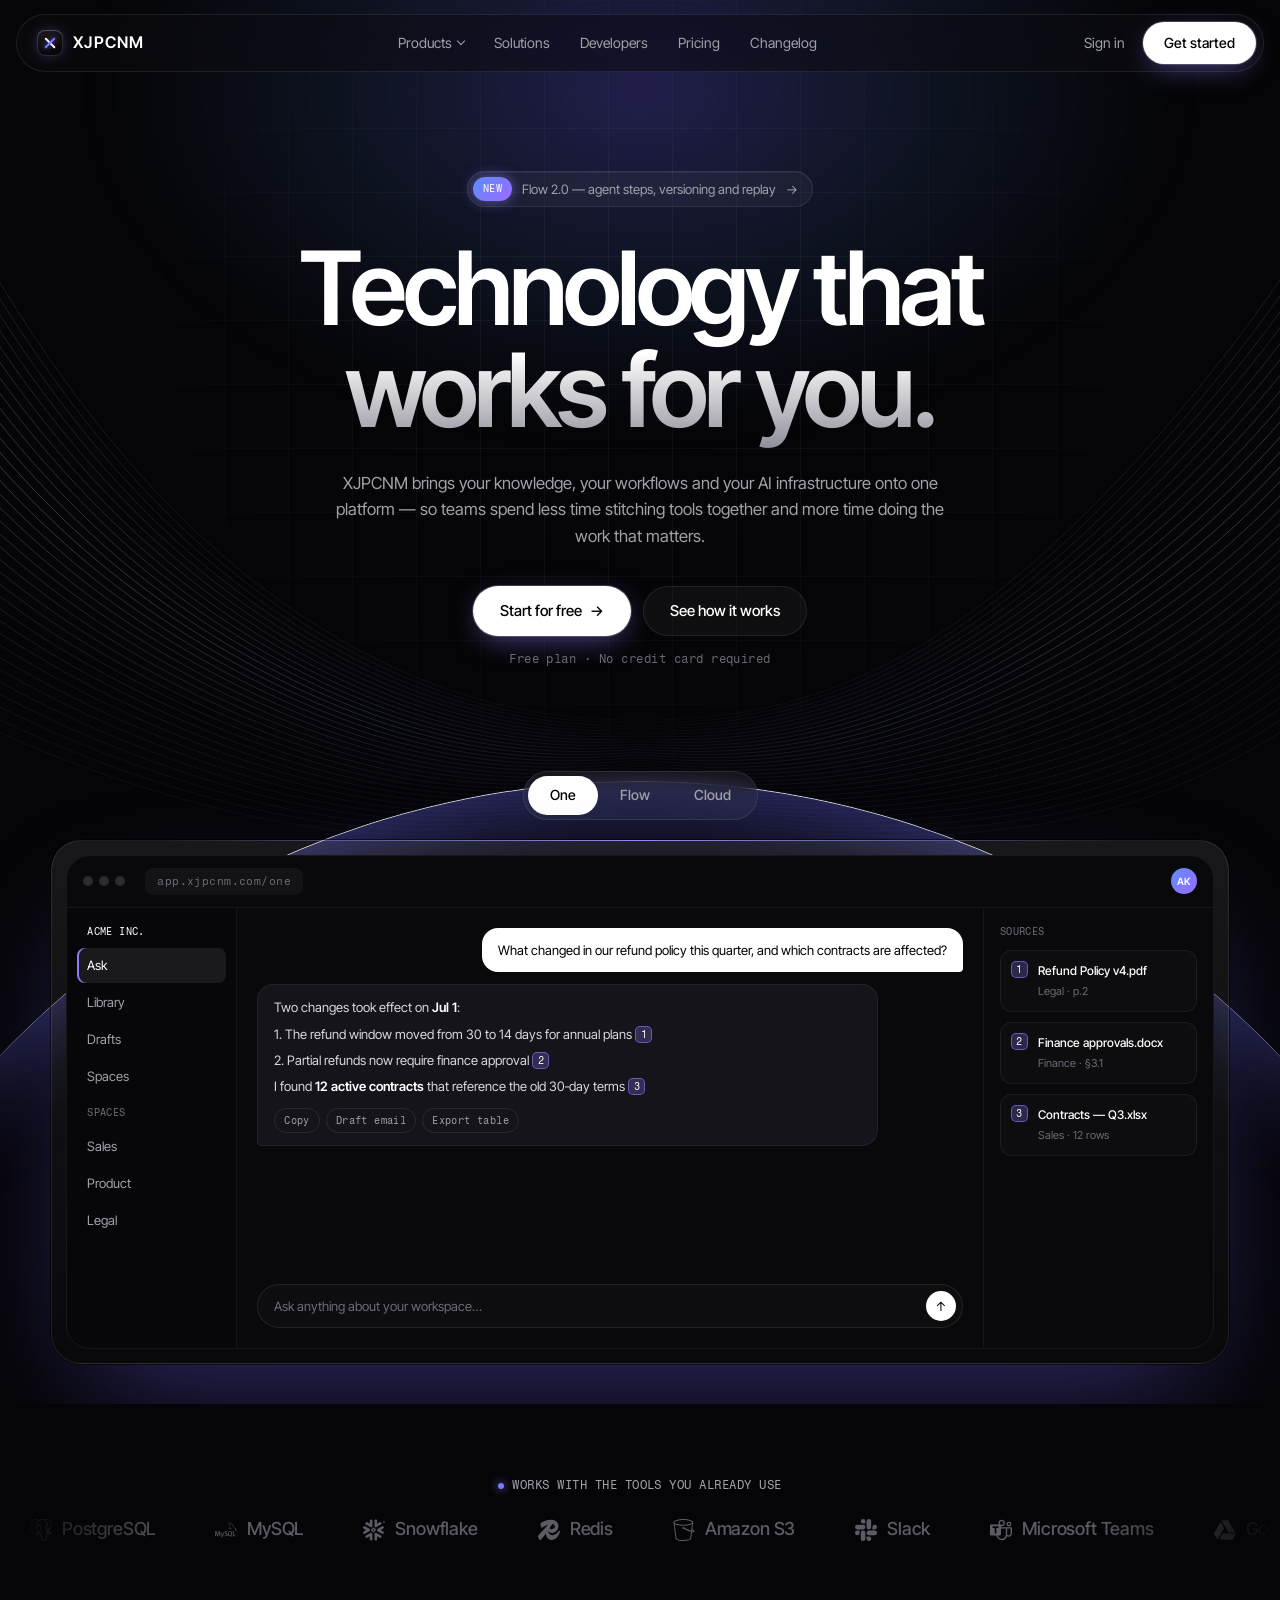
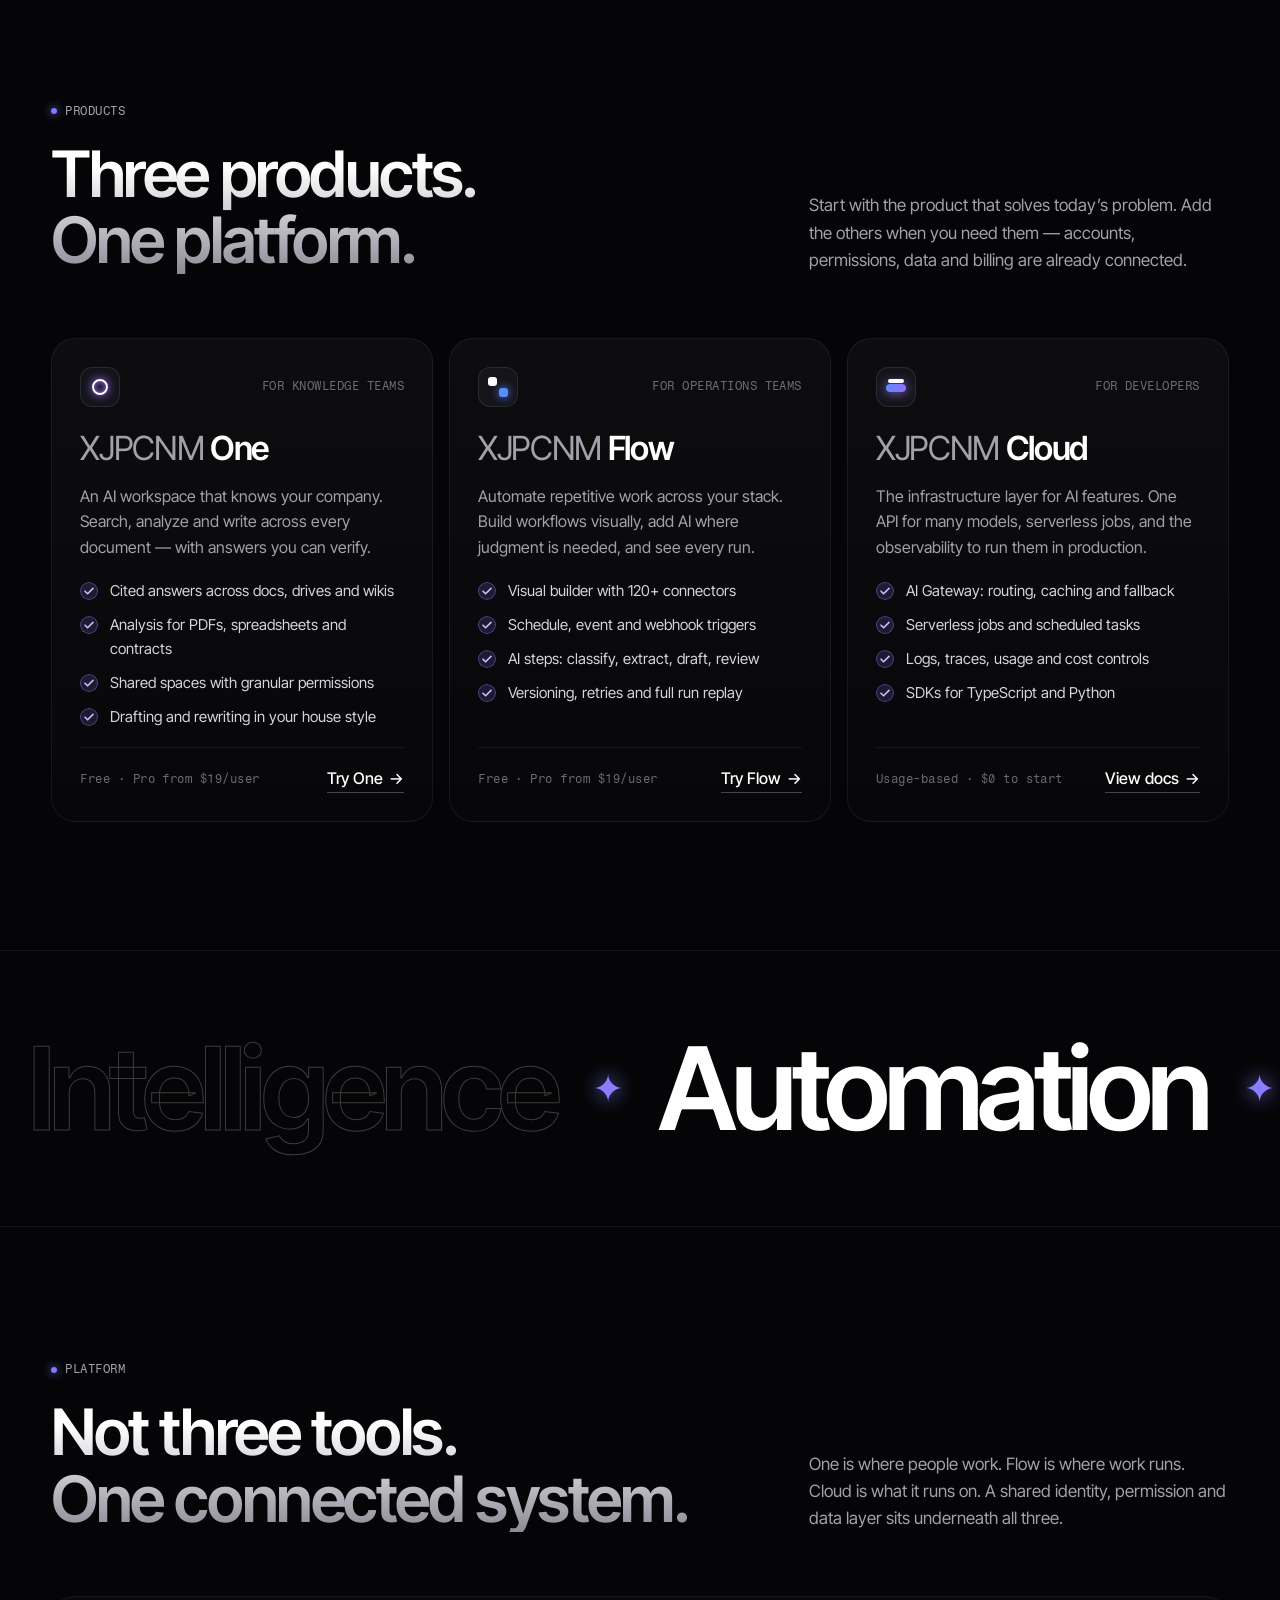
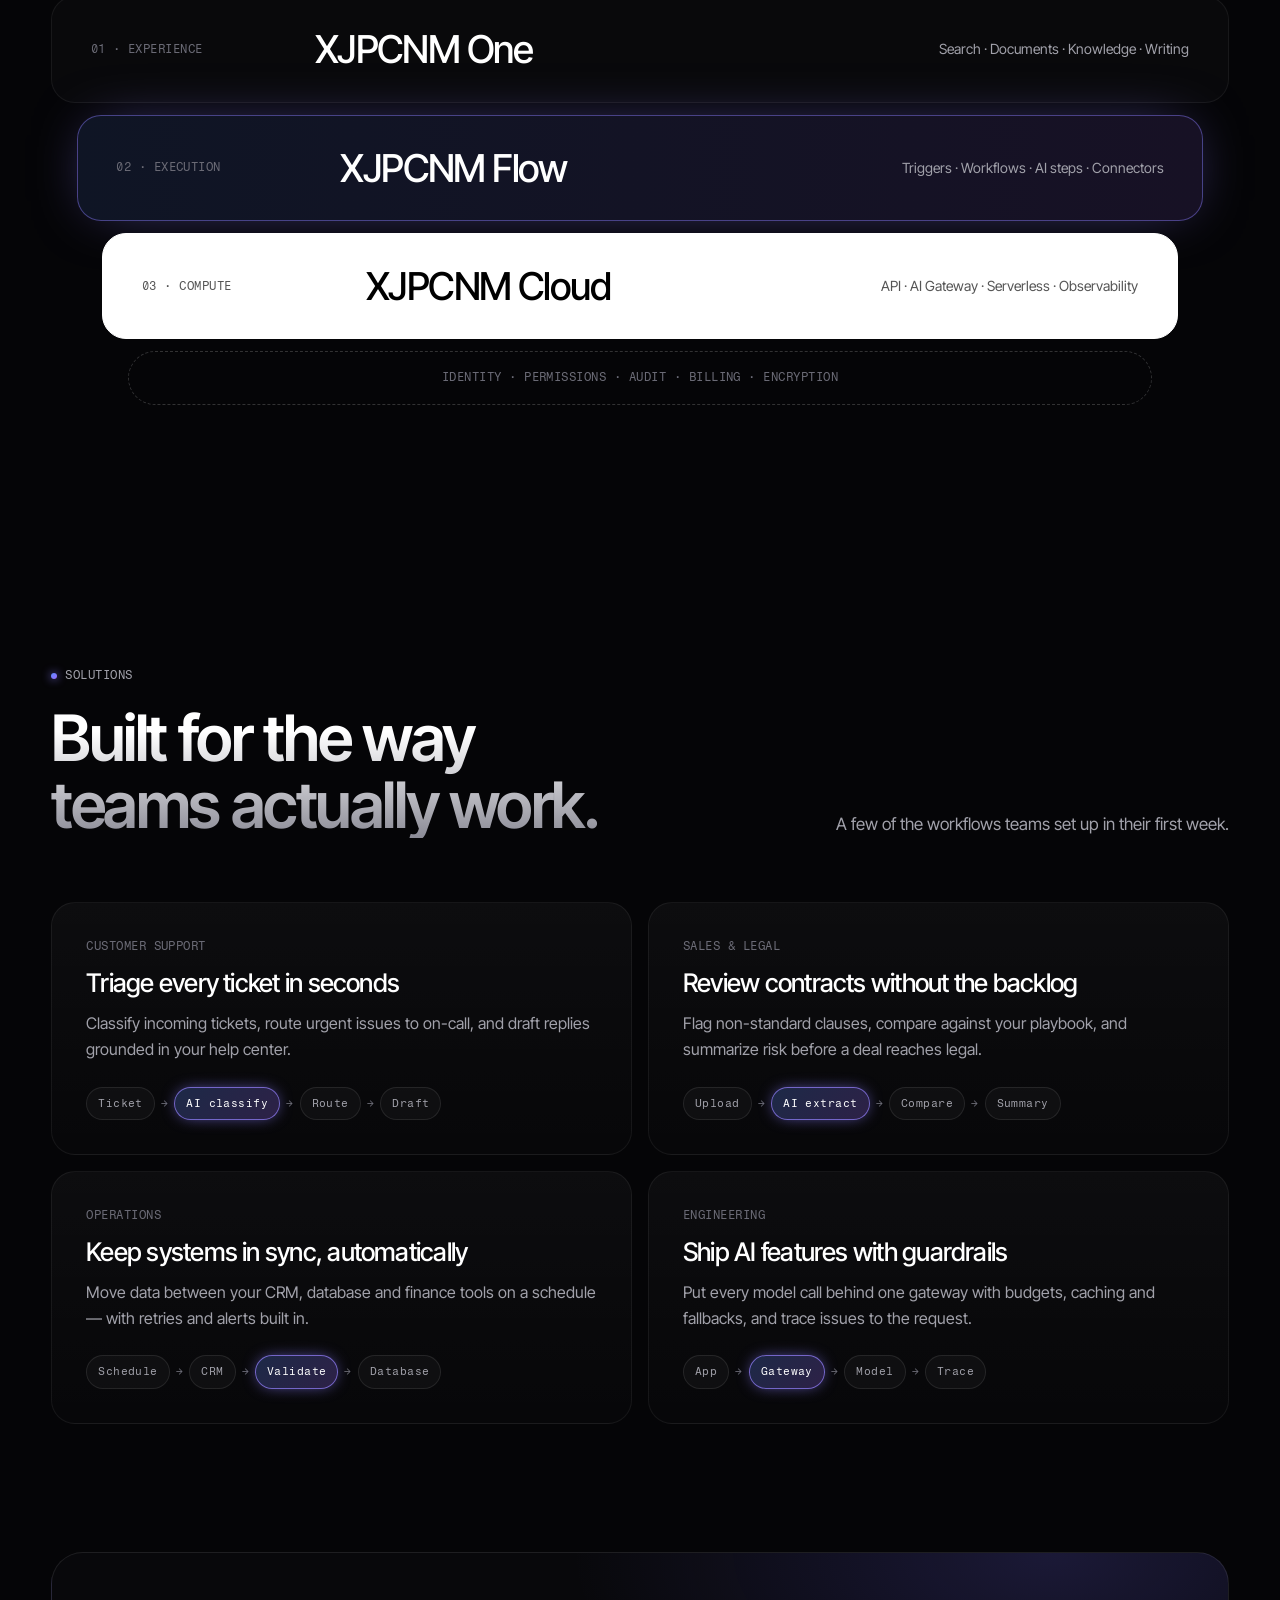
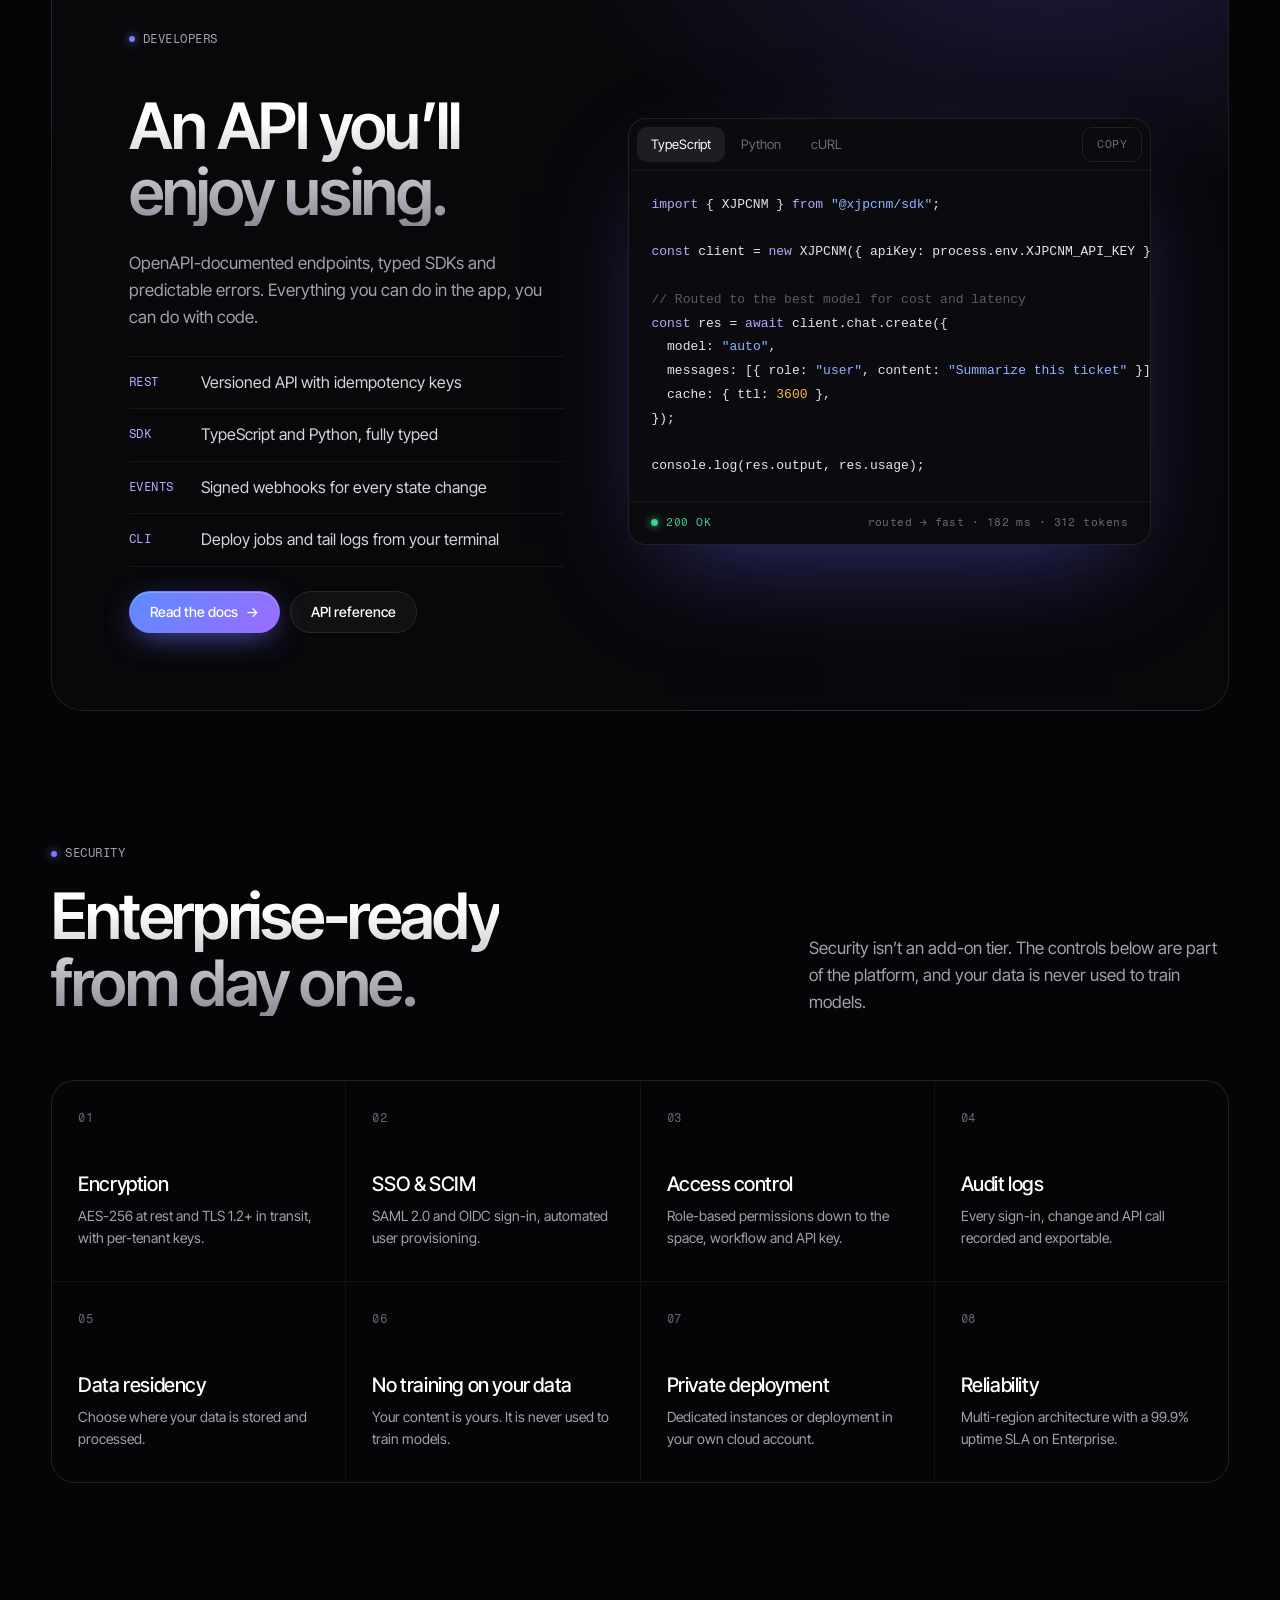
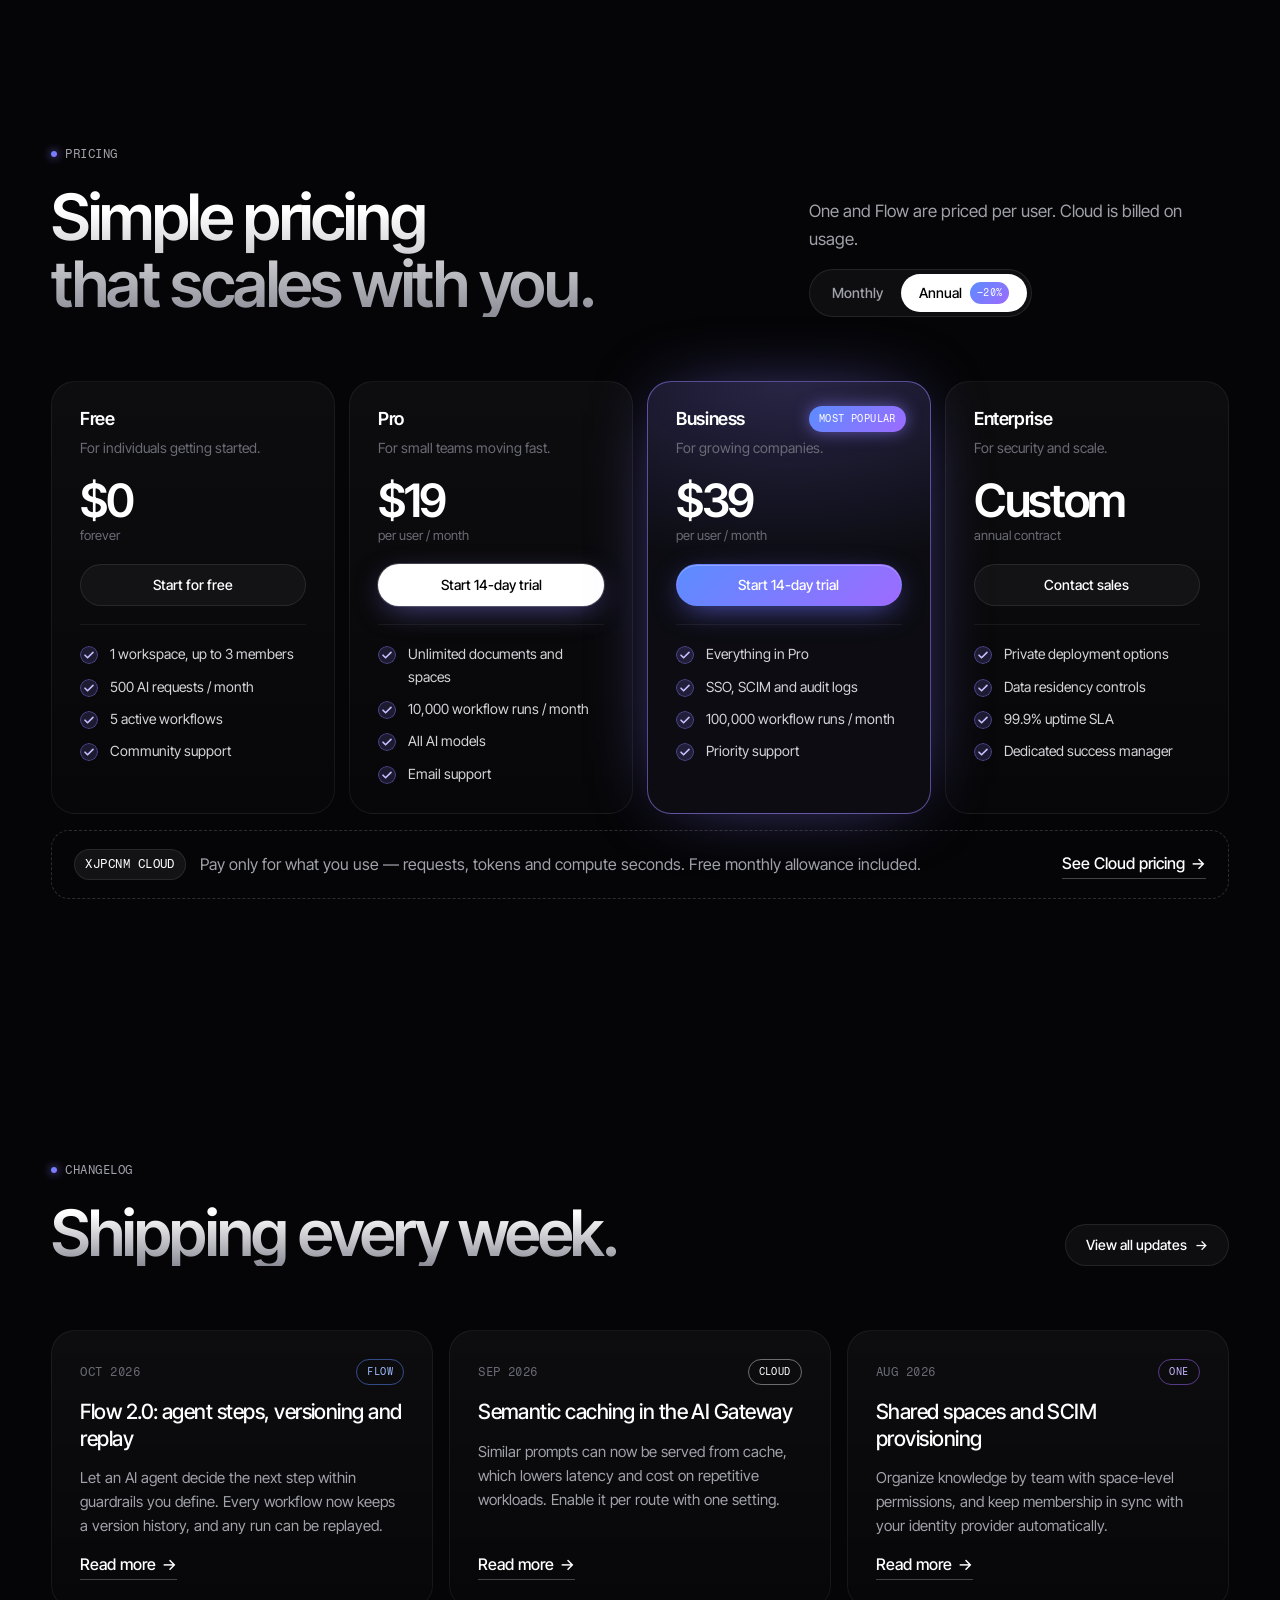
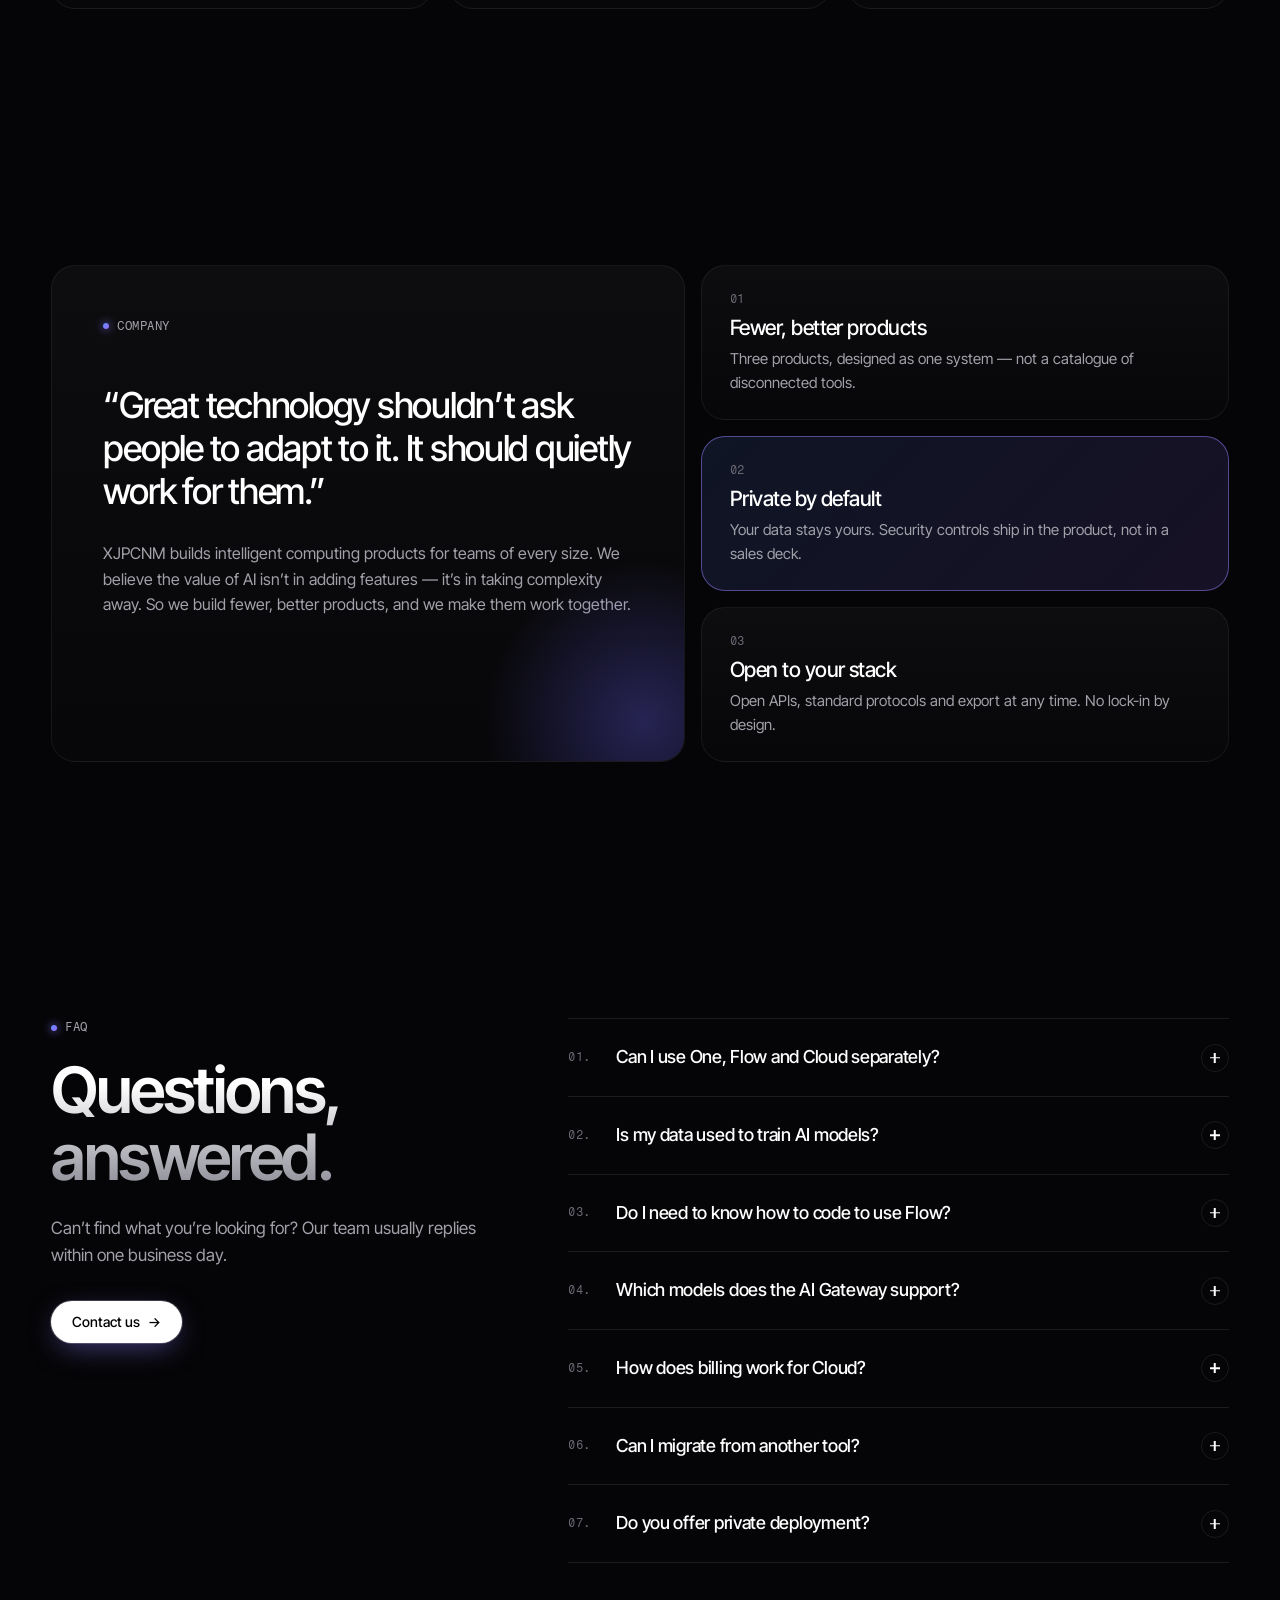
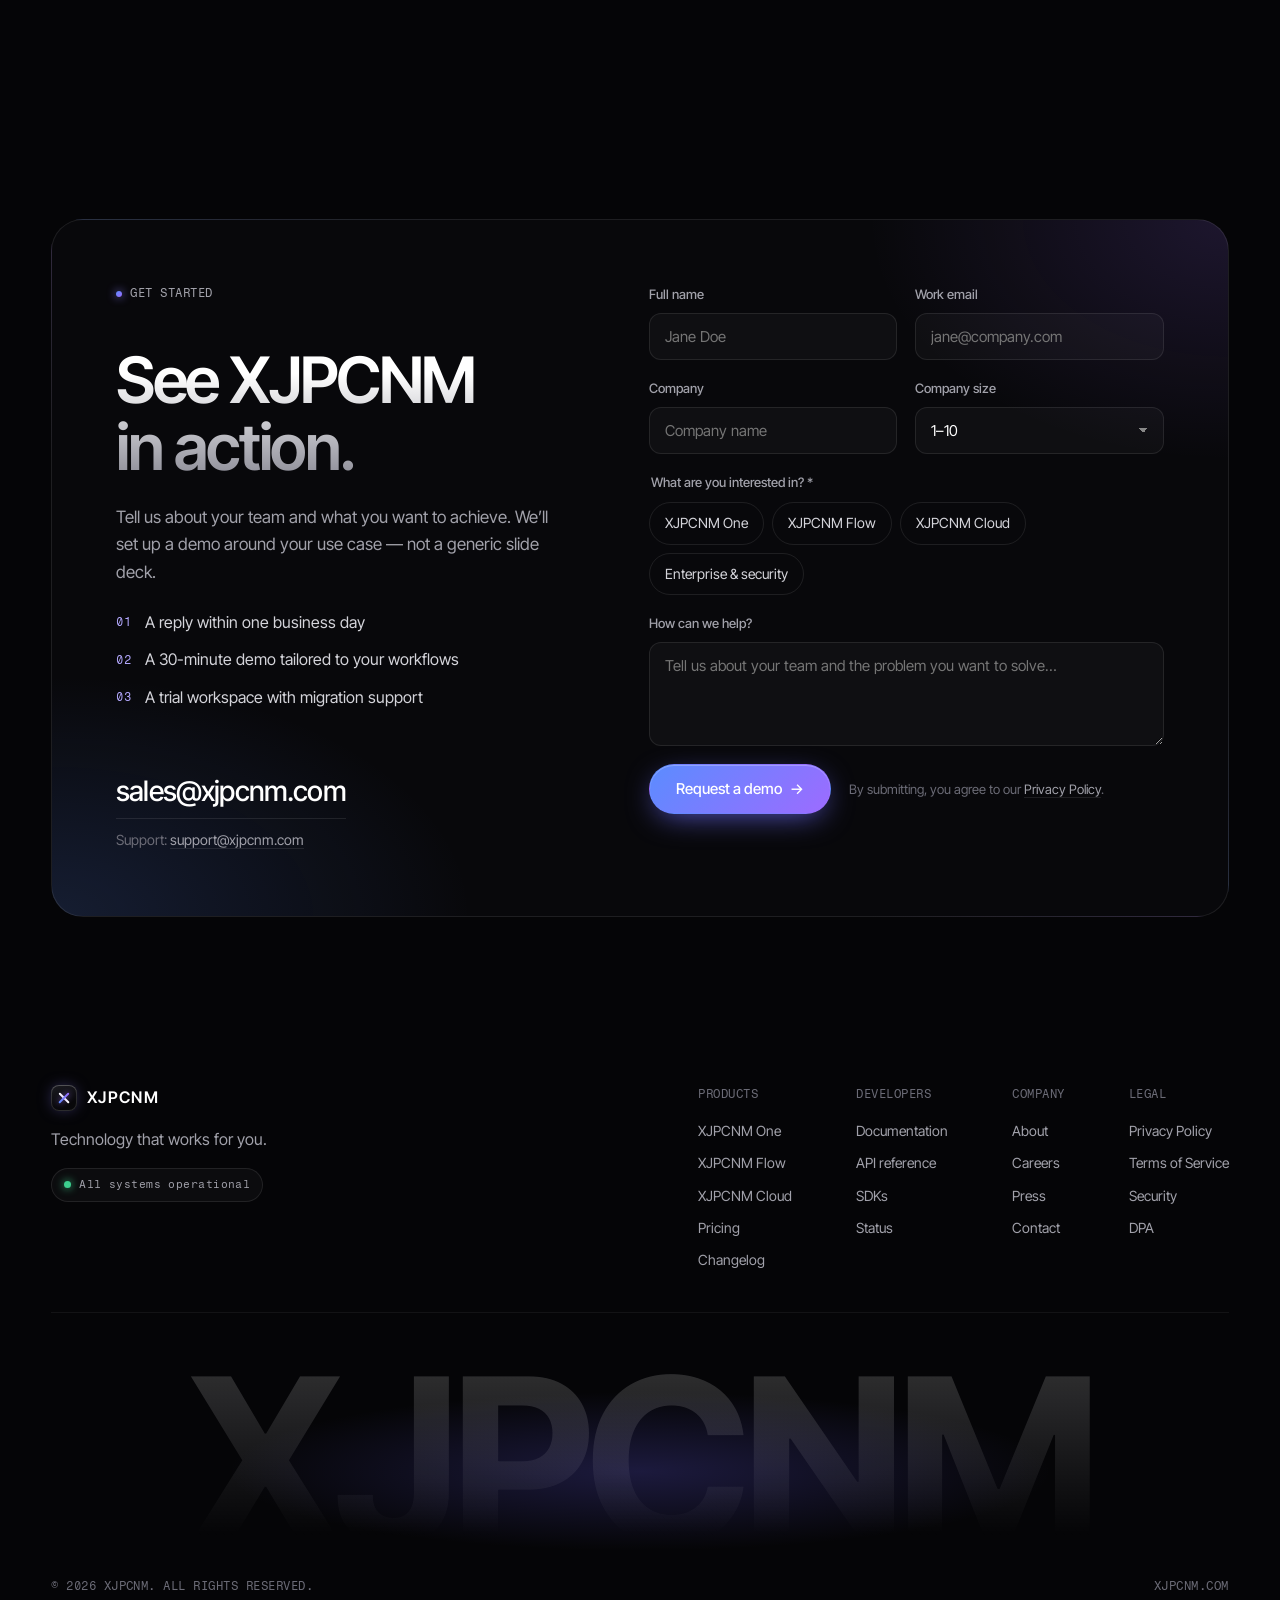
==== index.html @ 1de6a689 "Initial commit: XJPCNM website with Docker deployment - Static site: home, privacy policy and terms " ====
<!doctype html>
<html lang="en">
<head>
  <meta charset="utf-8">
  <meta name="viewport" content="width=device-width, initial-scale=1">
  <title>XJPCNM — AI workspace, workflow automation and developer cloud</title>
  <meta name="description" content="XJPCNM builds intelligent computing products for modern teams: One, an AI workspace for knowledge work; Flow, visual workflow automation; and Cloud, an AI gateway and serverless platform for developers.">
  <link rel="canonical" href="https://xjpcnm.com/">
  <meta property="og:type" content="website">
  <meta property="og:site_name" content="XJPCNM">
  <meta property="og:url" content="https://xjpcnm.com/">
  <meta property="og:title" content="XJPCNM — Technology that works for you.">
  <meta property="og:description" content="AI workspace, workflow automation and developer cloud — one connected platform.">
  <meta name="twitter:card" content="summary_large_image">
  <meta name="theme-color" content="#050507">
  <link rel="icon" href="assets/favicon.svg" type="image/svg+xml">
  <link rel="preconnect" href="https://fonts.googleapis.com">
  <link rel="preconnect" href="https://fonts.gstatic.com" crossorigin>
  <link href="https://fonts.googleapis.com/css2?family=Inter+Tight:wght@300;400;500;600;700&family=Fragment+Mono&display=swap" rel="stylesheet">
  <link rel="stylesheet" href="styles.css">
  <script type="application/ld+json">
  {
    "@context": "https://schema.org",
    "@type": "Organization",
    "name": "XJPCNM",
    "url": "https://xjpcnm.com/",
    "logo": "https://xjpcnm.com/assets/favicon.svg",
    "slogan": "Technology that works for you.",
    "description": "Intelligent computing and digital productivity products.",
    "email": "hello@xjpcnm.com",
    "makesOffer": [
      {"@type": "Offer", "itemOffered": {"@type": "SoftwareApplication", "name": "XJPCNM One", "applicationCategory": "BusinessApplication"}},
      {"@type": "Offer", "itemOffered": {"@type": "SoftwareApplication", "name": "XJPCNM Flow", "applicationCategory": "BusinessApplication"}},
      {"@type": "Offer", "itemOffered": {"@type": "SoftwareApplication", "name": "XJPCNM Cloud", "applicationCategory": "DeveloperApplication"}}
    ]
  }
  </script>
</head>
<body>

  <a class="skip" href="#top">Skip to content</a>

  <!-- 顶部导航 -->
  <header class="nav" id="nav">
    <a href="#top" class="logo" aria-label="XJPCNM home">
      <span class="logo-mark" aria-hidden="true"></span>XJPCNM
    </a>
    <nav class="nav-links" id="navLinks" aria-label="Main">
      <div class="nav-item has-menu">
        <a href="#products" class="nav-trigger">Products <span class="caret" aria-hidden="true"></span></a>
        <div class="mega">
          <a href="#products" class="mega-item">
            <span class="mega-icon i-one" aria-hidden="true"></span>
            <span><strong>XJPCNM One</strong><small>AI workspace for search, documents and writing</small></span>
          </a>
          <a href="#products" class="mega-item">
            <span class="mega-icon i-flow" aria-hidden="true"></span>
            <span><strong>XJPCNM Flow</strong><small>Visual workflow automation with AI steps</small></span>
          </a>
          <a href="#products" class="mega-item">
            <span class="mega-icon i-cloud" aria-hidden="true"></span>
            <span><strong>XJPCNM Cloud</strong><small>AI gateway, serverless jobs and observability</small></span>
          </a>
          <div class="mega-foot mono"><a href="#platform">How the platform fits together →</a></div>
        </div>
      </div>
      <a href="#solutions">Solutions</a>
      <a href="#developers">Developers</a>
      <a href="#pricing">Pricing</a>
      <a href="#changelog">Changelog</a>
    </nav>
    <div class="nav-cta">
      <a href="#contact" class="nav-signin hide-sm">Sign in</a>
      <a href="#contact" class="btn btn-dark">Get started</a>
      <button class="menu-btn" id="menuBtn" aria-label="Open menu" aria-expanded="false" aria-controls="navLinks"><span></span><span></span></button>
    </div>
  </header>

  <main id="top">

    <!-- Hero -->
    <section class="hero">
      <!-- 背景：波浪线 + 网格 + 光晕 -->
      <div class="hero-bg" aria-hidden="true">
        <canvas id="waves"></canvas>
        <div class="hero-grid"></div>
        <div class="hero-glow"></div>
      </div>

      <div class="hero-inner">
        <a href="#changelog" class="announce reveal">
          <span class="announce-tag mono">New</span>
          Flow 2.0 — agent steps, versioning and replay
          <span class="arrow">→</span>
        </a>
        <h1 class="hero-title reveal">
          Technology that<br><span class="dim">works for you.</span>
        </h1>
        <p class="hero-sub reveal">
          XJPCNM brings your knowledge, your workflows and your AI infrastructure onto one platform —
          so teams spend less time stitching tools together and more time doing the work that matters.
        </p>
        <div class="hero-cta reveal">
          <div class="hero-actions">
            <a href="#contact" class="btn btn-dark btn-lg">Start for free <span class="arrow">→</span></a>
            <a href="#products" class="btn btn-light btn-lg">See how it works</a>
          </div>
          <p class="hero-note mono">Free plan · No credit card required</p>
        </div>
      </div>

      <!-- 产品展示（可切换） -->
      <div class="showcase reveal" id="showcase">
        <div class="horizon" aria-hidden="true"></div>
        <div class="seg" role="tablist" aria-label="Product preview">
          <button role="tab" aria-selected="true" aria-controls="pv-one" id="tab-one" data-tab="one">One</button>
          <button role="tab" aria-selected="false" aria-controls="pv-flow" id="tab-flow" data-tab="flow" tabindex="-1">Flow</button>
          <button role="tab" aria-selected="false" aria-controls="pv-cloud" id="tab-cloud" data-tab="cloud" tabindex="-1">Cloud</button>
          <span class="seg-ind" aria-hidden="true"></span>
        </div>

        <div class="stage" data-active="one">
          <div class="app">
            <div class="app-bar">
              <i></i><i></i><i></i>
              <span class="app-url mono" id="appUrl">app.xjpcnm.com/one</span>
              <span class="app-user" aria-hidden="true">AK</span>
            </div>

            <!-- One -->
            <div class="panel" id="pv-one" role="tabpanel" aria-labelledby="tab-one">
              <div class="pv-one">
                <aside class="side">
                  <p class="mono">Acme Inc.</p>
                  <span class="active">Ask</span><span>Library</span><span>Drafts</span><span>Spaces</span>
                  <p class="mono">Spaces</p>
                  <span>Sales</span><span>Product</span><span>Legal</span>
                </aside>
                <div class="chat">
                  <div class="msg user">What changed in our refund policy this quarter, and which contracts are affected?</div>
                  <div class="msg ai">
                    <p>Two changes took effect on <b>Jul 1</b>:</p>
                    <p>1. The refund window moved from 30 to 14 days for annual plans <span class="cite">1</span></p>
                    <p>2. Partial refunds now require finance approval <span class="cite">2</span></p>
                    <p>I found <b>12 active contracts</b> that reference the old 30‑day terms <span class="cite">3</span></p>
                    <div class="msg-actions mono"><span>Copy</span><span>Draft email</span><span>Export table</span></div>
                  </div>
                  <div class="input"><span>Ask anything about your workspace…</span><i>↑</i></div>
                </div>
                <aside class="sources">
                  <p class="mono">Sources</p>
                  <div class="src"><span class="cite">1</span><div><b>Refund Policy v4.pdf</b><small>Legal · p.2</small></div></div>
                  <div class="src"><span class="cite">2</span><div><b>Finance approvals.docx</b><small>Finance · §3.1</small></div></div>
                  <div class="src"><span class="cite">3</span><div><b>Contracts — Q3.xlsx</b><small>Sales · 12 rows</small></div></div>
                </aside>
              </div>
            </div>

            <!-- Flow -->
            <div class="panel" id="pv-flow" role="tabpanel" aria-labelledby="tab-flow" hidden>
              <div class="pv-flow">
                <div class="flow-canvas">
                  <div class="node n1"><span class="mono">Trigger</span>New support ticket</div>
                  <div class="node n2 ai"><span class="mono">AI · Classify</span>Topic, urgency, sentiment</div>
                  <div class="node n3"><span class="mono">Branch</span>urgency = high</div>
                  <div class="node n4"><span class="mono">Slack</span>Page on-call</div>
                  <div class="node n5"><span class="mono">AI · Draft</span>Suggested reply</div>
                  <svg class="wires" viewBox="0 0 400 360" preserveAspectRatio="none" aria-hidden="true">
                    <path d="M200 62 V100" />
                    <path d="M200 148 V186" />
                    <path d="M200 234 C200 260 100 260 100 290" />
                    <path d="M200 234 C200 260 300 260 300 290" />
                  </svg>
                </div>
                <aside class="runs">
                  <p class="mono">Recent runs</p>
                  <div class="run-row"><i class="ok"></i><span>#4821</span><small>1.2s</small></div>
                  <div class="run-row"><i class="ok"></i><span>#4820</span><small>0.9s</small></div>
                  <div class="run-row"><i class="warn"></i><span>#4819 · retried</span><small>3.4s</small></div>
                  <div class="run-row"><i class="ok"></i><span>#4818</span><small>1.1s</small></div>
                  <div class="run-row"><i class="ok"></i><span>#4817</span><small>1.0s</small></div>
                  <div class="run-meta mono"><span>v12 · Published</span><span>Today 14:02</span></div>
                </aside>
              </div>
            </div>

            <!-- Cloud -->
            <div class="panel" id="pv-cloud" role="tabpanel" aria-labelledby="tab-cloud" hidden>
              <div class="pv-cloud">
                <div class="kpis">
                  <div><span class="mono">Requests · 24h</span><strong>2.41M</strong><small class="up">+8.2%</small></div>
                  <div><span class="mono">P95 latency</span><strong>212 ms</strong><small class="up">−14 ms</small></div>
                  <div><span class="mono">Cache hit rate</span><strong>37.5%</strong><small class="up">+4.1%</small></div>
                  <div><span class="mono">Spend · MTD</span><strong>$1,284</strong><small>of $3,000</small></div>
                </div>
                <div class="chart" aria-hidden="true">
                  <div class="bars"><i style="--h:42%"></i><i style="--h:50%"></i><i style="--h:46%"></i><i style="--h:63%"></i><i style="--h:58%"></i><i style="--h:71%"></i><i style="--h:66%"></i><i style="--h:80%"></i><i style="--h:76%"></i><i style="--h:88%"></i><i style="--h:84%"></i><i style="--h:93%"></i><i style="--h:89%"></i><i style="--h:97%"></i><i style="--h:91%"></i><i style="--h:100%"></i></div>
                </div>
                <div class="log mono">
                  <div class="log-h"><span>Time</span><span>Route</span><span>Model</span><span>Status</span><span>Latency</span></div>
                  <div><span>14:02:11</span><span>/v1/chat</span><span>auto → fast</span><span class="s-ok">200</span><span>182ms</span></div>
                  <div><span>14:02:10</span><span>/v1/embed</span><span>embed-small</span><span class="s-ok">200</span><span>41ms</span></div>
                  <div><span>14:02:09</span><span>/v1/chat</span><span>auto → large</span><span class="s-ok">200 · cached</span><span>9ms</span></div>
                  <div><span>14:02:07</span><span>/jobs/run</span><span>nightly-sync</span><span class="s-warn">429 · retry</span><span>—</span></div>
                </div>
              </div>
            </div>

          </div>
        </div>
      </div>
    </section>

    <!-- 集成 -->
    <section class="logos" aria-label="Integrations">
      <svg width="0" height="0" style="position:absolute" aria-hidden="true"><symbol id="lg-postgresql" viewBox="0 0 24 24"><path d="M23.5594 14.7228a.5269.5269 0 0 0-.0563-.1191c-.139-.2632-.4768-.3418-1.0074-.2321-1.6533.3411-2.2935.1312-2.5256-.0191 1.342-2.0482 2.445-4.522 3.0411-6.8297.2714-1.0507.7982-3.5237.1222-4.7316a1.5641 1.5641 0 0 0-.1509-.235C21.6931.9086 19.8007.0248 17.5099.0005c-1.4947-.0158-2.7705.3461-3.1161.4794a9.449 9.449 0 0 0-.5159-.0816 8.044 8.044 0 0 0-1.3114-.1278c-1.1822-.0184-2.2038.2642-3.0498.8406-.8573-.3211-4.7888-1.645-7.2219.0788C.9359 2.1526.3086 3.8733.4302 6.3043c.0409.818.5069 3.334 1.2423 5.7436.4598 1.5065.9387 2.7019 1.4334 3.582.553.9942 1.1259 1.5933 1.7143 1.7895.4474.1491 1.1327.1441 1.8581-.7279.8012-.9635 1.5903-1.8258 1.9446-2.2069.4351.2355.9064.3625 1.39.3772a.0569.0569 0 0 0 .0004.0041 11.0312 11.0312 0 0 0-.2472.3054c-.3389.4302-.4094.5197-1.5002.7443-.3102.064-1.1344.2339-1.1464.8115-.0025.1224.0329.2309.0919.3268.2269.4231.9216.6097 1.015.6331 1.3345.3335 2.5044.092 3.3714-.6787-.017 2.231.0775 4.4174.3454 5.0874.2212.5529.7618 1.9045 2.4692 1.9043.2505 0 .5263-.0291.8296-.0941 1.7819-.3821 2.5557-1.1696 2.855-2.9059.1503-.8707.4016-2.8753.5388-4.1012.0169-.0703.0357-.1207.057-.1362.0007-.0005.0697-.0471.4272.0307a.3673.3673 0 0 0 .0443.0068l.2539.0223.0149.001c.8468.0384 1.9114-.1426 2.5312-.4308.6438-.2988 1.8057-1.0323 1.5951-1.6698zM2.371 11.8765c-.7435-2.4358-1.1779-4.8851-1.2123-5.5719-.1086-2.1714.4171-3.6829 1.5623-4.4927 1.8367-1.2986 4.8398-.5408 6.108-.13-.0032.0032-.0066.0061-.0098.0094-2.0238 2.044-1.9758 5.536-1.9708 5.7495-.0002.0823.0066.1989.0162.3593.0348.5873.0996 1.6804-.0735 2.9184-.1609 1.1504.1937 2.2764.9728 3.0892.0806.0841.1648.1631.2518.2374-.3468.3714-1.1004 1.1926-1.9025 2.1576-.5677.6825-.9597.5517-1.0886.5087-.3919-.1307-.813-.5871-1.2381-1.3223-.4796-.839-.9635-2.0317-1.4155-3.5126zm6.0072 5.0871c-.1711-.0428-.3271-.1132-.4322-.1772.0889-.0394.2374-.0902.4833-.1409 1.2833-.2641 1.4815-.4506 1.9143-1.0002.0992-.126.2116-.2687.3673-.4426a.3549.3549 0 0 0 .0737-.1298c.1708-.1513.2724-.1099.4369-.0417.156.0646.3078.26.3695.4752.0291.1016.0619.2945-.0452.4444-.9043 1.2658-2.2216 1.2494-3.1676 1.0128zm2.094-3.988-.0525.141c-.133.3566-.2567.6881-.3334 1.003-.6674-.0021-1.3168-.2872-1.8105-.8024-.6279-.6551-.9131-1.5664-.7825-2.5004.1828-1.3079.1153-2.4468.079-3.0586-.005-.0857-.0095-.1607-.0122-.2199.2957-.2621 1.6659-.9962 2.6429-.7724.4459.1022.7176.4057.8305.928.5846 2.7038.0774 3.8307-.3302 4.7363-.084.1866-.1633.3629-.2311.5454zm7.3637 4.5725c-.0169.1768-.0358.376-.0618.5959l-.146.4383a.3547.3547 0 0 0-.0182.1077c-.0059.4747-.054.6489-.115.8693-.0634.2292-.1353.4891-.1794 1.0575-.11 1.4143-.8782 2.2267-2.4172 2.5565-1.5155.3251-1.7843-.4968-2.0212-1.2217a6.5824 6.5824 0 0 0-.0769-.2266c-.2154-.5858-.1911-1.4119-.1574-2.5551.0165-.5612-.0249-1.9013-.3302-2.6462.0044-.2932.0106-.5909.019-.8918a.3529.3529 0 0 0-.0153-.1126 1.4927 1.4927 0 0 0-.0439-.208c-.1226-.4283-.4213-.7866-.7797-.9351-.1424-.059-.4038-.1672-.7178-.0869.067-.276.1831-.5875.309-.9249l.0529-.142c.0595-.16.134-.3257.213-.5012.4265-.9476 1.0106-2.2453.3766-5.1772-.2374-1.0981-1.0304-1.6343-2.2324-1.5098-.7207.0746-1.3799.3654-1.7088.5321a5.6716 5.6716 0 0 0-.1958.1041c.0918-1.1064.4386-3.1741 1.7357-4.4823a4.0306 4.0306 0 0 1 .3033-.276.3532.3532 0 0 0 .1447-.0644c.7524-.5706 1.6945-.8506 2.802-.8325.4091.0067.8017.0339 1.1742.081 1.939.3544 3.2439 1.4468 4.0359 2.3827.8143.9623 1.2552 1.9315 1.4312 2.4543-1.3232-.1346-2.2234.1268-2.6797.779-.9926 1.4189.543 4.1729 1.2811 5.4964.1353.2426.2522.4522.2889.5413.2403.5825.5515.9713.7787 1.2552.0696.087.1372.1714.1885.245-.4008.1155-1.1208.3825-1.0552 1.717-.0123.1563-.0423.4469-.0834.8148-.0461.2077-.0702.4603-.0994.7662zm.8905-1.6211c-.0405-.8316.2691-.9185.5967-1.0105a2.8566 2.8566 0 0 0 .135-.0406 1.202 1.202 0 0 0 .1342.103c.5703.3765 1.5823.4213 3.0068.1344-.2016.1769-.5189.3994-.9533.6011-.4098.1903-1.0957.333-1.7473.3636-.7197.0336-1.0859-.0807-1.1721-.151zm.5695-9.2712c-.0059.3508-.0542.6692-.1054 1.0017-.055.3576-.112.7274-.1264 1.1762-.0142.4368.0404.8909.0932 1.3301.1066.887.216 1.8003-.2075 2.7014a3.5272 3.5272 0 0 1-.1876-.3856c-.0527-.1276-.1669-.3326-.3251-.6162-.6156-1.1041-2.0574-3.6896-1.3193-4.7446.3795-.5427 1.3408-.5661 2.1781-.463zm.2284 7.0137a12.3762 12.3762 0 0 0-.0853-.1074l-.0355-.0444c.7262-1.1995.5842-2.3862.4578-3.4385-.0519-.4318-.1009-.8396-.0885-1.2226.0129-.4061.0666-.7543.1185-1.0911.0639-.415.1288-.8443.1109-1.3505.0134-.0531.0188-.1158.0118-.1902-.0457-.4855-.5999-1.938-1.7294-3.253-.6076-.7073-1.4896-1.4972-2.6889-2.0395.5251-.1066 1.2328-.2035 2.0244-.1859 2.0515.0456 3.6746.8135 4.8242 2.2824a.908.908 0 0 1 .0667.1002c.7231 1.3556-.2762 6.2751-2.9867 10.5405zm-8.8166-6.1162c-.025.1794-.3089.4225-.6211.4225a.5821.5821 0 0 1-.0809-.0056c-.1873-.026-.3765-.144-.5059-.3156-.0458-.0605-.1203-.178-.1055-.2844.0055-.0401.0261-.0985.0925-.1488.1182-.0894.3518-.1226.6096-.0867.3163.0441.6426.1938.6113.4186zm7.9305-.4114c.0111.0792-.049.201-.1531.3102-.0683.0717-.212.1961-.4079.2232a.5456.5456 0 0 1-.075.0052c-.2935 0-.5414-.2344-.5607-.3717-.024-.1765.2641-.3106.5611-.352.297-.0414.6111.0088.6356.1851z"/></symbol><symbol id="lg-mysql" viewBox="0 0 24 24"><path d="M16.405 5.501c-.115 0-.193.014-.274.033v.013h.014c.054.104.146.18.214.273.054.107.1.214.154.32l.014-.015c.094-.066.14-.172.14-.333-.04-.047-.046-.094-.08-.14-.04-.067-.126-.1-.18-.153zM5.77 18.695h-.927a50.854 50.854 0 00-.27-4.41h-.008l-1.41 4.41H2.45l-1.4-4.41h-.01a72.892 72.892 0 00-.195 4.41H0c.055-1.966.192-3.81.41-5.53h1.15l1.335 4.064h.008l1.347-4.064h1.095c.242 2.015.384 3.86.428 5.53zm4.017-4.08c-.378 2.045-.876 3.533-1.492 4.46-.482.716-1.01 1.073-1.583 1.073-.153 0-.34-.046-.566-.138v-.494c.11.017.24.026.386.026.268 0 .483-.075.647-.222.197-.18.295-.382.295-.605 0-.155-.077-.47-.23-.944L6.23 14.615h.91l.727 2.36c.164.536.233.91.205 1.123.4-1.064.678-2.227.835-3.483zm12.325 4.08h-2.63v-5.53h.885v4.85h1.745zm-3.32.135l-1.016-.5c.09-.076.177-.158.255-.25.433-.506.648-1.258.648-2.253 0-1.83-.718-2.746-2.155-2.746-.704 0-1.254.232-1.65.697-.43.508-.646 1.256-.646 2.245 0 .972.19 1.686.574 2.14.35.41.877.615 1.583.615.264 0 .506-.033.725-.098l1.325.772.36-.622zM15.5 17.588c-.225-.36-.337-.94-.337-1.736 0-1.393.424-2.09 1.27-2.09.443 0 .77.167.977.5.224.362.336.936.336 1.723 0 1.404-.424 2.108-1.27 2.108-.445 0-.77-.167-.978-.5zm-1.658-.425c0 .47-.172.856-.516 1.156-.344.3-.803.45-1.384.45-.543 0-1.064-.172-1.573-.515l.237-.476c.438.22.833.328 1.19.328.332 0 .593-.073.783-.22a.754.754 0 00.3-.615c0-.33-.23-.61-.648-.845-.388-.213-1.163-.657-1.163-.657-.422-.307-.632-.636-.632-1.177 0-.45.157-.81.47-1.085.315-.278.72-.415 1.22-.415.512 0 .98.136 1.4.41l-.213.476a2.726 2.726 0 00-1.064-.23c-.283 0-.502.068-.654.206a.685.685 0 00-.248.524c0 .328.234.61.666.85.393.215 1.187.67 1.187.67.433.305.648.63.648 1.168zm9.382-5.852c-.535-.014-.95.04-1.297.188-.1.04-.26.04-.274.167.055.053.063.14.11.214.08.134.218.313.346.407.14.11.28.216.427.31.26.16.555.255.81.416.145.094.293.213.44.313.073.05.12.14.214.172v-.02c-.046-.06-.06-.147-.105-.214-.067-.067-.134-.127-.2-.193a3.223 3.223 0 00-.695-.675c-.214-.146-.682-.35-.77-.595l-.013-.014c.146-.013.32-.066.46-.106.227-.06.435-.047.67-.106.106-.027.213-.06.32-.094v-.06c-.12-.12-.21-.283-.334-.395a8.867 8.867 0 00-1.104-.823c-.21-.134-.476-.22-.697-.334-.08-.04-.214-.06-.26-.127-.12-.146-.19-.34-.275-.514a17.69 17.69 0 01-.547-1.163c-.12-.262-.193-.523-.34-.763-.69-1.137-1.437-1.826-2.586-2.5-.247-.14-.543-.2-.856-.274-.167-.008-.334-.02-.5-.027-.11-.047-.216-.174-.31-.235-.38-.24-1.364-.76-1.644-.072-.18.434.267.862.422 1.082.115.153.26.328.34.5.047.116.06.235.107.356.106.294.207.622.347.897.073.14.153.287.247.413.054.073.146.107.167.227-.094.136-.1.334-.154.5-.24.757-.146 1.693.194 2.25.107.166.362.534.703.393.3-.12.234-.5.32-.835.02-.08.007-.133.048-.187v.015c.094.188.188.367.274.555.206.328.566.668.867.895.16.12.287.328.487.402v-.02h-.015c-.043-.058-.1-.086-.154-.133a3.445 3.445 0 01-.35-.4 8.76 8.76 0 01-.747-1.218c-.11-.21-.202-.436-.29-.643-.04-.08-.04-.2-.107-.24-.1.146-.247.273-.32.453-.127.288-.14.642-.188 1.01-.027.007-.014 0-.027.014-.214-.052-.287-.274-.367-.46-.2-.475-.233-1.238-.06-1.785.047-.14.247-.582.167-.716-.042-.127-.174-.2-.247-.303a2.478 2.478 0 01-.24-.427c-.16-.374-.24-.788-.414-1.162-.08-.173-.22-.354-.334-.513-.127-.18-.267-.307-.368-.52-.033-.073-.08-.194-.027-.274.014-.054.042-.075.094-.09.088-.072.335.022.422.062.247.1.455.194.662.334.094.066.195.193.315.226h.14c.214.047.455.014.655.073.355.114.675.28.962.46a5.953 5.953 0 012.085 2.286c.08.154.115.295.188.455.14.33.313.663.455.982.14.315.275.636.476.897.1.14.502.213.682.286.133.06.34.115.46.188.23.14.454.3.67.454.11.076.443.243.463.378z"/></symbol><symbol id="lg-snowflake" viewBox="0 0 24 24"><path d="M24 3.459c0 .646-.418 1.18-1.141 1.18-.723 0-1.142-.534-1.142-1.18 0-.647.419-1.18 1.142-1.18.723 0 1.141.533 1.141 1.18zm-.228 0c0-.533-.38-.951-.913-.951s-.913.38-.913.95c0 .533.38.952.913.952.57 0 .913-.419.913-.951zm-1.37-.533h.495c.266 0 .456.152.456.38 0 .153-.076.229-.19.305l.19.266v.038h-.266l-.19-.266h-.229v.266h-.266zm.495.228h-.229v.267h.229c.114 0 .152-.038.152-.114.038-.077-.038-.153-.152-.153zM7.602 12.4c.038-.151.076-.304.076-.456 0-.114-.038-.228-.038-.342-.114-.343-.304-.647-.646-.838l-4.87-2.777c-.685-.38-1.56-.152-1.94.533-.381.685-.153 1.56.532 1.94l2.701 1.56-2.701 1.56c-.685.38-.913 1.256-.533 1.94.38.685 1.256.914 1.94.533l4.832-2.777c.343-.267.571-.533.647-.876zm1.332 2.626c-.266-.038-.57.038-.837.19l-4.832 2.777c-.685.38-.913 1.256-.532 1.94.38.686 1.255.914 1.94.533l2.701-1.56v3.12c0 .8.647 1.408 1.446 1.408.799 0 1.407-.647 1.407-1.408v-5.592c0-.761-.57-1.37-1.293-1.408zm4.946-6.088c.266.038.57-.038.837-.19l4.832-2.777c.685-.38.913-1.256.532-1.94-.38-.686-1.255-.914-1.94-.533l-2.701 1.56V1.975c0-.799-.647-1.408-1.446-1.408-.799 0-1.446.609-1.446 1.408V7.53c0 .76.609 1.37 1.332 1.407zM3.265 5.97l4.832 2.777c.266.152.533.19.837.19.723-.038 1.331-.684 1.331-1.407V1.975c0-.799-.646-1.408-1.407-1.408-.799 0-1.446.647-1.446 1.408v3.12l-2.701-1.56c-.685-.38-1.56-.152-1.94.533-.419.646-.19 1.521.494 1.902zm9.093 6.011a.412.412 0 00-.114-.266l-.57-.571a.346.346 0 00-.267-.114.412.412 0 00-.266.114l-.571.57a.411.411 0 00-.114.267c0 .076.038.19.114.267l.57.57a.345.345 0 00.267.114c.076 0 .19-.038.266-.114l.571-.57a.412.412 0 00.114-.267zm1.598.533L11.94 14.53c-.039.038-.153.114-.229.114h-.608a.411.411 0 01-.267-.114L8.82 12.514a.408.408 0 01-.076-.229v-.608c0-.076.038-.19.114-.267l2.016-2.016a.41.41 0 01.267-.114h.608a.41.41 0 01.267.114l2.016 2.016a.347.347 0 01.114.267v.608c-.076.077-.114.19-.19.229zm5.593 5.44l-4.832-2.777c-.266-.152-.57-.19-.837-.152-.723.038-1.332.684-1.332 1.408v5.554c0 .8.647 1.408 1.408 1.408.799 0 1.446-.647 1.446-1.408v-3.12l2.7 1.56c.686.38 1.561.152 1.941-.533.419-.646.19-1.521-.494-1.94zm2.549-7.533l-2.701 1.56 2.7 1.56c.686.38.914 1.256.533 1.94-.38.685-1.255.913-1.94.533l-4.832-2.778a1.644 1.644 0 01-.647-.798c-.037-.153-.076-.305-.076-.457 0-.114.039-.228.039-.342.114-.343.342-.647.646-.837l4.832-2.778c.685-.38 1.56-.152 1.94.533.457.609.19 1.484-.494 1.864"/></symbol><symbol id="lg-redis" viewBox="0 0 24 24"><path d="M22.71 13.145c-1.66 2.092-3.452 4.483-7.038 4.483-3.203 0-4.397-2.825-4.48-5.12.701 1.484 2.073 2.685 4.214 2.63 4.117-.133 6.94-3.852 6.94-7.239 0-4.05-3.022-6.972-8.268-6.972-3.752 0-8.4 1.428-11.455 3.685C2.59 6.937 3.885 9.958 4.35 9.626c2.648-1.904 4.748-3.13 6.784-3.744C8.12 9.244.886 17.05 0 18.425c.1 1.261 1.66 4.648 2.424 4.648.232 0 .431-.133.664-.365a100.49 100.49 0 0 0 5.54-6.765c.222 3.104 1.748 6.898 6.014 6.898 3.819 0 7.604-2.756 9.33-8.965.2-.764-.73-1.361-1.261-.73zm-4.349-5.013c0 1.959-1.926 2.922-3.685 2.922-.941 0-1.664-.247-2.235-.568 1.051-1.592 2.092-3.225 3.21-4.973 1.972.334 2.71 1.43 2.71 2.619z"/></symbol><symbol id="lg-amazons3" viewBox="0 0 24 24"><path d="M20.913 13.147l.12-.895c.947.576 1.258.922 1.354 1.071-.16.031-.562.046-1.474-.176zm-2.174 7.988a.547.547 0 0 0-.005.073c0 .084-.207.405-1.124.768a10.28 10.28 0 0 1-1.438.432c-1.405.325-3.128.504-4.853.504-4.612 0-7.412-1.184-7.412-1.704a.547.547 0 0 0-.005-.073L1.81 5.602c.135.078.28.154.432.227.042.02.086.038.128.057.134.062.272.122.417.18l.179.069c.154.058.314.114.478.168.043.013.084.029.13.043.207.065.423.127.646.187l.176.044c.175.044.353.087.534.127a23.414 23.414 0 0 0 .843.17l.121.023c.252.045.508.085.768.122.071.011.144.02.216.03.2.027.4.053.604.077l.24.027c.245.026.49.05.74.07l.081.009c.275.022.552.04.83.056l.233.012c.21.01.422.018.633.025a33.088 33.088 0 0 0 2.795-.026l.232-.011c.278-.016.555-.034.83-.056l.08-.008c.25-.02.497-.045.742-.072l.238-.026c.205-.024.408-.05.609-.077.07-.01.141-.019.211-.03.261-.037.519-.078.772-.122l.111-.02c.215-.04.427-.082.634-.125l.212-.047c.186-.041.368-.085.546-.13l.166-.042c.225-.06.444-.122.654-.189.04-.012.077-.026.115-.038a10.6 10.6 0 0 0 .493-.173c.058-.021.114-.044.17-.066.15-.06.293-.12.43-.185.038-.017.079-.034.116-.052.153-.073.3-.15.436-.228l-.976 7.245c-2.488-.78-5.805-2.292-7.311-3a1.09 1.09 0 0 0-1.088-1.085c-.6 0-1.088.489-1.088 1.088 0 .6.488 1.089 1.088 1.089.196 0 .378-.056.537-.148 1.72.812 5.144 2.367 7.715 3.15zm-7.42-20.047c5.677 0 9.676 1.759 9.75 2.736l-.014.113c-.01.033-.031.067-.048.101-.015.028-.026.057-.047.087-.024.033-.058.068-.09.102-.028.03-.051.06-.084.09-.038.035-.087.07-.133.105-.04.03-.074.06-.119.091-.053.036-.116.071-.177.107-.05.03-.095.06-.15.09-.068.036-.147.073-.222.11-.059.028-.114.057-.177.085-.084.038-.177.074-.268.111-.068.027-.13.054-.203.082-.097.036-.205.072-.31.107-.075.026-.148.053-.228.079-.111.035-.233.069-.35.103-.085.024-.165.05-.253.073-.124.034-.258.065-.389.098-.093.022-.181.046-.278.068-.139.032-.287.061-.433.091-.098.02-.191.041-.293.06-.155.03-.32.057-.482.084-.1.018-.198.036-.302.052-.166.026-.342.048-.515.072-.11.014-.213.03-.325.044-.181.023-.372.041-.56.06-.11.012-.218.025-.332.036-.188.016-.386.029-.58.043-.122.009-.24.02-.364.028-.207.012-.422.02-.635.028-.12.005-.234.012-.354.016a35.605 35.605 0 0 1-2.069 0c-.12-.004-.234-.011-.352-.016-.214-.008-.43-.016-.637-.028-.122-.008-.238-.02-.36-.027-.195-.015-.394-.028-.584-.044-.11-.01-.215-.024-.324-.035-.19-.02-.384-.038-.568-.06l-.315-.044c-.176-.024-.355-.046-.525-.073-.1-.015-.192-.033-.29-.05-.167-.028-.335-.055-.494-.086-.096-.018-.183-.038-.276-.056-.151-.032-.305-.062-.45-.095-.09-.02-.173-.043-.26-.064-.138-.034-.277-.067-.407-.102-.082-.022-.157-.046-.235-.069a11.75 11.75 0 0 1-.368-.108c-.075-.024-.141-.049-.213-.073-.11-.037-.223-.075-.325-.113-.067-.025-.125-.051-.188-.077-.096-.038-.195-.076-.282-.115-.06-.027-.11-.054-.166-.08-.08-.039-.162-.077-.233-.116-.052-.028-.094-.055-.142-.084-.063-.038-.13-.075-.185-.113-.043-.029-.075-.058-.113-.086-.048-.037-.098-.073-.139-.11-.032-.029-.054-.057-.08-.087-.033-.035-.069-.07-.093-.104-.02-.03-.031-.058-.046-.086-.018-.035-.039-.068-.049-.102l-.015-.113c.076-.977 4.074-2.736 9.748-2.736zm12.182 12.124c-.118-.628-.84-1.291-2.31-2.128l.963-7.16a.531.531 0 0 0 .005-.073C22.16 1.581 16.447 0 11.32 0 6.194 0 .482 1.581.482 3.851a.58.58 0 0 0 .005.072L2.819 21.25c.071 2.002 5.236 2.75 8.5 2.75 1.805 0 3.615-.188 5.098-.531.598-.138 1.133-.3 1.592-.48 1.18-.467 1.789-1.053 1.813-1.739l.945-7.018c.557.131 1.016.197 1.389.197.54 0 .902-.137 1.134-.413a.956.956 0 0 0 .21-.804Z"/></symbol><symbol id="lg-slack" viewBox="0 0 24 24"><path d="M5.042 15.165a2.528 2.528 0 0 1-2.52 2.523A2.528 2.528 0 0 1 0 15.165a2.527 2.527 0 0 1 2.522-2.52h2.52v2.52zM6.313 15.165a2.527 2.527 0 0 1 2.521-2.52 2.527 2.527 0 0 1 2.521 2.52v6.313A2.528 2.528 0 0 1 8.834 24a2.528 2.528 0 0 1-2.521-2.522v-6.313zM8.834 5.042a2.528 2.528 0 0 1-2.521-2.52A2.528 2.528 0 0 1 8.834 0a2.528 2.528 0 0 1 2.521 2.522v2.52H8.834zM8.834 6.313a2.528 2.528 0 0 1 2.521 2.521 2.528 2.528 0 0 1-2.521 2.521H2.522A2.528 2.528 0 0 1 0 8.834a2.528 2.528 0 0 1 2.522-2.521h6.312zM18.956 8.834a2.528 2.528 0 0 1 2.522-2.521A2.528 2.528 0 0 1 24 8.834a2.528 2.528 0 0 1-2.522 2.521h-2.522V8.834zM17.688 8.834a2.528 2.528 0 0 1-2.523 2.521 2.527 2.527 0 0 1-2.52-2.521V2.522A2.527 2.527 0 0 1 15.165 0a2.528 2.528 0 0 1 2.523 2.522v6.312zM15.165 18.956a2.528 2.528 0 0 1 2.523 2.522A2.528 2.528 0 0 1 15.165 24a2.527 2.527 0 0 1-2.52-2.522v-2.522h2.52zM15.165 17.688a2.527 2.527 0 0 1-2.52-2.523 2.526 2.526 0 0 1 2.52-2.52h6.313A2.527 2.527 0 0 1 24 15.165a2.528 2.528 0 0 1-2.522 2.523h-6.313z"/></symbol><symbol id="lg-microsoftteams" viewBox="0 0 24 24"><path d="M20.625 8.127q-.55 0-1.025-.205-.475-.205-.832-.563-.358-.357-.563-.832Q18 6.053 18 5.502q0-.54.205-1.02t.563-.837q.357-.358.832-.563.474-.205 1.025-.205.54 0 1.02.205t.837.563q.358.357.563.837.205.48.205 1.02 0 .55-.205 1.025-.205.475-.563.832-.357.358-.837.563-.48.205-1.02.205zm0-3.75q-.469 0-.797.328-.328.328-.328.797 0 .469.328.797.328.328.797.328.469 0 .797-.328.328-.328.328-.797 0-.469-.328-.797-.328-.328-.797-.328zM24 10.002v5.578q0 .774-.293 1.46-.293.685-.803 1.194-.51.51-1.195.803-.686.293-1.459.293-.445 0-.908-.105-.463-.106-.85-.329-.293.95-.855 1.729-.563.78-1.319 1.336-.756.557-1.67.861-.914.305-1.898.305-1.148 0-2.162-.398-1.014-.399-1.805-1.102-.79-.703-1.312-1.664t-.674-2.086h-5.8q-.411 0-.704-.293T0 16.881V6.873q0-.41.293-.703t.703-.293h8.59q-.34-.715-.34-1.5 0-.727.275-1.365.276-.639.75-1.114.475-.474 1.114-.75.638-.275 1.365-.275t1.365.275q.639.276 1.114.75.474.475.75 1.114.275.638.275 1.365t-.275 1.365q-.276.639-.75 1.113-.475.475-1.114.75-.638.276-1.365.276-.188 0-.375-.024-.188-.023-.375-.058v1.078h10.875q.469 0 .797.328.328.328.328.797zM12.75 2.373q-.41 0-.78.158-.368.158-.638.434-.27.275-.428.639-.158.363-.158.773 0 .41.158.78.159.368.428.638.27.27.639.428.369.158.779.158.41 0 .773-.158.364-.159.64-.428.274-.27.433-.639.158-.369.158-.779 0-.41-.158-.773-.159-.364-.434-.64-.275-.275-.639-.433-.363-.158-.773-.158zM6.937 9.814h2.25V7.94H2.814v1.875h2.25v6h1.875zm10.313 7.313v-6.75H12v6.504q0 .41-.293.703t-.703.293H8.309q.152.809.556 1.5.405.691.985 1.19.58.497 1.318.779.738.281 1.582.281.926 0 1.746-.352.82-.351 1.436-.966.615-.616.966-1.43.352-.815.352-1.752zm5.25-1.547v-5.203h-3.75v6.855q.305.305.691.452.387.146.809.146.469 0 .879-.176.41-.175.715-.48.304-.305.48-.715t.176-.879Z"/></symbol><symbol id="lg-googledrive" viewBox="0 0 24 24"><path d="M12.01 1.485c-2.082 0-3.754.02-3.743.047.01.02 1.708 3.001 3.774 6.62l3.76 6.574h3.76c2.081 0 3.753-.02 3.742-.047-.005-.02-1.708-3.001-3.775-6.62l-3.76-6.574zm-4.76 1.73a789.828 789.861 0 0 0-3.63 6.319L0 15.868l1.89 3.298 1.885 3.297 3.62-6.335 3.618-6.33-1.88-3.287C8.1 4.704 7.255 3.22 7.25 3.214zm2.259 12.653-.203.348c-.114.198-.96 1.672-1.88 3.287a423.93 423.948 0 0 1-1.698 2.97c-.01.026 3.24.042 7.222.042h7.244l1.796-3.157c.992-1.734 1.85-3.23 1.906-3.323l.104-.167h-7.249z"/></symbol><symbol id="lg-salesforce" viewBox="0 0 24 24"><path d="M10.006 5.415a4.195 4.195 0 013.045-1.306c1.56 0 2.954.9 3.69 2.205.63-.3 1.35-.45 2.1-.45 2.85 0 5.159 2.34 5.159 5.22s-2.31 5.22-5.176 5.22c-.345 0-.69-.044-1.02-.104a3.75 3.75 0 01-3.3 1.95c-.6 0-1.155-.15-1.65-.375A4.314 4.314 0 018.88 20.4a4.302 4.302 0 01-4.05-2.82c-.27.062-.54.076-.825.076-2.204 0-4.005-1.8-4.005-4.05 0-1.5.811-2.805 2.01-3.51-.255-.57-.39-1.2-.39-1.846 0-2.58 2.1-4.65 4.65-4.65 1.53 0 2.85.705 3.72 1.8"/></symbol><symbol id="lg-hubspot" viewBox="0 0 24 24"><path d="M18.164 7.93V5.084a2.198 2.198 0 001.267-1.978v-.067A2.2 2.2 0 0017.238.845h-.067a2.2 2.2 0 00-2.193 2.193v.067a2.196 2.196 0 001.252 1.973l.013.006v2.852a6.22 6.22 0 00-2.969 1.31l.012-.01-7.828-6.095A2.497 2.497 0 104.3 4.656l-.012.006 7.697 5.991a6.176 6.176 0 00-1.038 3.446c0 1.343.425 2.588 1.147 3.607l-.013-.02-2.342 2.343a1.968 1.968 0 00-.58-.095h-.002a2.033 2.033 0 102.033 2.033 1.978 1.978 0 00-.1-.595l.005.014 2.317-2.317a6.247 6.247 0 104.782-11.134l-.036-.005zm-.964 9.378a3.206 3.206 0 113.215-3.207v.002a3.206 3.206 0 01-3.207 3.207z"/></symbol><symbol id="lg-stripe" viewBox="0 0 24 24"><path d="M13.976 9.15c-2.172-.806-3.356-1.426-3.356-2.409 0-.831.683-1.305 1.901-1.305 2.227 0 4.515.858 6.09 1.631l.89-5.494C18.252.975 15.697 0 12.165 0 9.667 0 7.589.654 6.104 1.872 4.56 3.147 3.757 4.992 3.757 7.218c0 4.039 2.467 5.76 6.476 7.219 2.585.92 3.445 1.574 3.445 2.583 0 .98-.84 1.545-2.354 1.545-1.875 0-4.965-.921-6.99-2.109l-.9 5.555C5.175 22.99 8.385 24 11.714 24c2.641 0 4.843-.624 6.328-1.813 1.664-1.305 2.525-3.236 2.525-5.732 0-4.128-2.524-5.851-6.594-7.305h.003z"/></symbol><symbol id="lg-github" viewBox="0 0 24 24"><path d="M12 .297c-6.63 0-12 5.373-12 12 0 5.303 3.438 9.8 8.205 11.385.6.113.82-.258.82-.577 0-.285-.01-1.04-.015-2.04-3.338.724-4.042-1.61-4.042-1.61C4.422 18.07 3.633 17.7 3.633 17.7c-1.087-.744.084-.729.084-.729 1.205.084 1.838 1.236 1.838 1.236 1.07 1.835 2.809 1.305 3.495.998.108-.776.417-1.305.76-1.605-2.665-.3-5.466-1.332-5.466-5.93 0-1.31.465-2.38 1.235-3.22-.135-.303-.54-1.523.105-3.176 0 0 1.005-.322 3.3 1.23.96-.267 1.98-.399 3-.405 1.02.006 2.04.138 3 .405 2.28-1.552 3.285-1.23 3.285-1.23.645 1.653.24 2.873.12 3.176.765.84 1.23 1.91 1.23 3.22 0 4.61-2.805 5.625-5.475 5.92.42.36.81 1.096.81 2.22 0 1.606-.015 2.896-.015 3.286 0 .315.21.69.825.57C20.565 22.092 24 17.592 24 12.297c0-6.627-5.373-12-12-12"/></symbol><symbol id="lg-jira" viewBox="0 0 24 24"><path d="M11.571 11.513H0a5.218 5.218 0 0 0 5.232 5.215h2.13v2.057A5.215 5.215 0 0 0 12.575 24V12.518a1.005 1.005 0 0 0-1.005-1.005zm5.723-5.756H5.736a5.215 5.215 0 0 0 5.215 5.214h2.129v2.058a5.218 5.218 0 0 0 5.215 5.214V6.758a1.001 1.001 0 0 0-1.001-1.001zM23.013 0H11.455a5.215 5.215 0 0 0 5.215 5.215h2.129v2.057A5.215 5.215 0 0 0 24 12.483V1.005A1.001 1.001 0 0 0 23.013 0Z"/></symbol><symbol id="lg-notion" viewBox="0 0 24 24"><path d="M4.459 4.208c.746.606 1.026.56 2.428.466l13.215-.793c.28 0 .047-.28-.046-.326L17.86 1.968c-.42-.326-.981-.7-2.055-.607L3.01 2.295c-.466.046-.56.28-.374.466zm.793 3.08v13.904c0 .747.373 1.027 1.214.98l14.523-.84c.841-.046.935-.56.935-1.167V6.354c0-.606-.233-.933-.748-.887l-15.177.887c-.56.047-.747.327-.747.933zm14.337.745c.093.42 0 .84-.42.888l-.7.14v10.264c-.608.327-1.168.514-1.635.514-.748 0-.935-.234-1.495-.933l-4.577-7.186v6.952L12.21 19s0 .84-1.168.84l-3.222.186c-.093-.186 0-.653.327-.746l.84-.233V9.854L7.822 9.76c-.094-.42.14-1.026.793-1.073l3.456-.233 4.764 7.279v-6.44l-1.215-.139c-.093-.514.28-.887.747-.933zM1.936 1.035l13.31-.98c1.634-.14 2.055-.047 3.082.7l4.249 2.986c.7.513.934.653.934 1.213v16.378c0 1.026-.373 1.634-1.68 1.726l-15.458.934c-.98.047-1.448-.093-1.962-.747l-3.129-4.06c-.56-.747-.793-1.306-.793-1.96V2.667c0-.839.374-1.54 1.447-1.632z"/></symbol></svg>
      <p class="mono label center">Works with the tools you already use</p>
      <div class="marquee">
        <ul class="marquee-track" role="list">
          <li><span class="lg"><svg aria-hidden="true"><use href="#lg-postgresql"/></svg>PostgreSQL</span><span class="lg"><svg aria-hidden="true"><use href="#lg-mysql"/></svg>MySQL</span><span class="lg"><svg aria-hidden="true"><use href="#lg-snowflake"/></svg>Snowflake</span><span class="lg"><svg aria-hidden="true"><use href="#lg-redis"/></svg>Redis</span><span class="lg"><svg aria-hidden="true"><use href="#lg-amazons3"/></svg>Amazon S3</span><span class="lg"><svg aria-hidden="true"><use href="#lg-slack"/></svg>Slack</span><span class="lg"><svg aria-hidden="true"><use href="#lg-microsoftteams"/></svg>Microsoft Teams</span><span class="lg"><svg aria-hidden="true"><use href="#lg-googledrive"/></svg>Google Drive</span><span class="lg"><svg aria-hidden="true"><use href="#lg-salesforce"/></svg>Salesforce</span><span class="lg"><svg aria-hidden="true"><use href="#lg-hubspot"/></svg>HubSpot</span><span class="lg"><svg aria-hidden="true"><use href="#lg-stripe"/></svg>Stripe</span><span class="lg"><svg aria-hidden="true"><use href="#lg-github"/></svg>GitHub</span><span class="lg"><svg aria-hidden="true"><use href="#lg-jira"/></svg>Jira</span><span class="lg"><svg aria-hidden="true"><use href="#lg-notion"/></svg>Notion</span></li>
          <li aria-hidden="true"><span class="lg"><svg aria-hidden="true"><use href="#lg-postgresql"/></svg>PostgreSQL</span><span class="lg"><svg aria-hidden="true"><use href="#lg-mysql"/></svg>MySQL</span><span class="lg"><svg aria-hidden="true"><use href="#lg-snowflake"/></svg>Snowflake</span><span class="lg"><svg aria-hidden="true"><use href="#lg-redis"/></svg>Redis</span><span class="lg"><svg aria-hidden="true"><use href="#lg-amazons3"/></svg>Amazon S3</span><span class="lg"><svg aria-hidden="true"><use href="#lg-slack"/></svg>Slack</span><span class="lg"><svg aria-hidden="true"><use href="#lg-microsoftteams"/></svg>Microsoft Teams</span><span class="lg"><svg aria-hidden="true"><use href="#lg-googledrive"/></svg>Google Drive</span><span class="lg"><svg aria-hidden="true"><use href="#lg-salesforce"/></svg>Salesforce</span><span class="lg"><svg aria-hidden="true"><use href="#lg-hubspot"/></svg>HubSpot</span><span class="lg"><svg aria-hidden="true"><use href="#lg-stripe"/></svg>Stripe</span><span class="lg"><svg aria-hidden="true"><use href="#lg-github"/></svg>GitHub</span><span class="lg"><svg aria-hidden="true"><use href="#lg-jira"/></svg>Jira</span><span class="lg"><svg aria-hidden="true"><use href="#lg-notion"/></svg>Notion</span></li>
        </ul>
      </div>
    </section>

    <!-- 产品线 -->
    <section class="section" id="products">
      <div class="section-head split">
        <div>
          <p class="mono label">Products</p>
          <h2>Three products.<br>One platform.</h2>
        </div>
        <p class="section-sub">Start with the product that solves today’s problem. Add the others when you need them — accounts, permissions, data and billing are already connected.</p>
      </div>

      <div class="pcards">
        <article class="pcard reveal">
          <div class="pcard-top t-one"><span class="mega-icon i-one" aria-hidden="true"></span><span class="mono">For knowledge teams</span></div>
          <h3>XJPCNM <strong>One</strong></h3>
          <p class="pcard-lead">An AI workspace that knows your company. Search, analyze and write across every document — with answers you can verify.</p>
          <ul class="checks">
            <li>Cited answers across docs, drives and wikis</li>
            <li>Analysis for PDFs, spreadsheets and contracts</li>
            <li>Shared spaces with granular permissions</li>
            <li>Drafting and rewriting in your house style</li>
          </ul>
          <div class="pcard-foot">
            <span class="mono">Free · Pro from $19/user</span>
            <a href="#contact" class="link">Try One <span class="arrow">→</span></a>
          </div>
        </article>

        <article class="pcard reveal">
          <div class="pcard-top t-flow"><span class="mega-icon i-flow" aria-hidden="true"></span><span class="mono">For operations teams</span></div>
          <h3>XJPCNM <strong>Flow</strong></h3>
          <p class="pcard-lead">Automate repetitive work across your stack. Build workflows visually, add AI where judgment is needed, and see every run.</p>
          <ul class="checks">
            <li>Visual builder with 120+ connectors</li>
            <li>Schedule, event and webhook triggers</li>
            <li>AI steps: classify, extract, draft, review</li>
            <li>Versioning, retries and full run replay</li>
          </ul>
          <div class="pcard-foot">
            <span class="mono">Free · Pro from $19/user</span>
            <a href="#contact" class="link">Try Flow <span class="arrow">→</span></a>
          </div>
        </article>

        <article class="pcard reveal">
          <div class="pcard-top t-cloud"><span class="mega-icon i-cloud" aria-hidden="true"></span><span class="mono">For developers</span></div>
          <h3>XJPCNM <strong>Cloud</strong></h3>
          <p class="pcard-lead">The infrastructure layer for AI features. One API for many models, serverless jobs, and the observability to run them in production.</p>
          <ul class="checks">
            <li>AI Gateway: routing, caching and fallback</li>
            <li>Serverless jobs and scheduled tasks</li>
            <li>Logs, traces, usage and cost controls</li>
            <li>SDKs for TypeScript and Python</li>
          </ul>
          <div class="pcard-foot">
            <span class="mono">Usage-based · $0 to start</span>
            <a href="#developers" class="link">View docs <span class="arrow">→</span></a>
          </div>
        </article>
      </div>
    </section>

    <!-- 大字 marquee -->
    <section class="big-marquee" aria-hidden="true">
      <div class="marquee-track">
        <span>Intelligence</span><span class="dot">✦</span><span>Automation</span><span class="dot">✦</span><span>Computing</span><span class="dot">✦</span><span>Productivity</span><span class="dot">✦</span>
        <span>Intelligence</span><span class="dot">✦</span><span>Automation</span><span class="dot">✦</span><span>Computing</span><span class="dot">✦</span><span>Productivity</span><span class="dot">✦</span>
      </div>
    </section>

    <!-- 平台体系 -->
    <section class="section platform" id="platform">
      <div class="section-head split">
        <div>
          <p class="mono label">Platform</p>
          <h2>Not three tools.<br>One connected system.</h2>
        </div>
        <p class="section-sub">One is where people work. Flow is where work runs. Cloud is what it runs on. A shared identity, permission and data layer sits underneath all three.</p>
      </div>
      <div class="stack reveal">
        <div class="layer l1">
          <span class="mono">01 · Experience</span>
          <h4>XJPCNM One</h4>
          <p>Search · Documents · Knowledge · Writing</p>
        </div>
        <div class="layer l2">
          <span class="mono">02 · Execution</span>
          <h4>XJPCNM Flow</h4>
          <p>Triggers · Workflows · AI steps · Connectors</p>
        </div>
        <div class="layer l3">
          <span class="mono">03 · Compute</span>
          <h4>XJPCNM Cloud</h4>
          <p>API · AI Gateway · Serverless · Observability</p>
        </div>
        <div class="layer-base mono">Identity · Permissions · Audit · Billing · Encryption</div>
      </div>
    </section>

    <!-- 解决方案 -->
    <section class="section" id="solutions">
      <div class="section-head split">
        <div>
          <p class="mono label">Solutions</p>
          <h2>Built for the way<br>teams actually work.</h2>
        </div>
        <p class="section-sub">A few of the workflows teams set up in their first week.</p>
      </div>
      <div class="uses">
        <article class="use reveal">
          <span class="mono">Customer support</span>
          <h4>Triage every ticket in seconds</h4>
          <p>Classify incoming tickets, route urgent issues to on-call, and draft replies grounded in your help center.</p>
          <div class="chain mono"><span>Ticket</span><i>→</i><span class="hl">AI classify</span><i>→</i><span>Route</span><i>→</i><span>Draft</span></div>
        </article>
        <article class="use reveal">
          <span class="mono">Sales &amp; legal</span>
          <h4>Review contracts without the backlog</h4>
          <p>Flag non-standard clauses, compare against your playbook, and summarize risk before a deal reaches legal.</p>
          <div class="chain mono"><span>Upload</span><i>→</i><span class="hl">AI extract</span><i>→</i><span>Compare</span><i>→</i><span>Summary</span></div>
        </article>
        <article class="use reveal">
          <span class="mono">Operations</span>
          <h4>Keep systems in sync, automatically</h4>
          <p>Move data between your CRM, database and finance tools on a schedule — with retries and alerts built in.</p>
          <div class="chain mono"><span>Schedule</span><i>→</i><span>CRM</span><i>→</i><span class="hl">Validate</span><i>→</i><span>Database</span></div>
        </article>
        <article class="use reveal">
          <span class="mono">Engineering</span>
          <h4>Ship AI features with guardrails</h4>
          <p>Put every model call behind one gateway with budgets, caching and fallbacks, and trace issues to the request.</p>
          <div class="chain mono"><span>App</span><i>→</i><span class="hl">Gateway</span><i>→</i><span>Model</span><i>→</i><span>Trace</span></div>
        </article>
      </div>
    </section>

    <!-- 开发者 -->
    <section class="dev" id="developers">
      <div class="dev-inner">
        <div class="dev-info reveal">
          <p class="mono label light">Developers</p>
          <h2>An API you’ll<br>enjoy using.</h2>
          <p>OpenAPI-documented endpoints, typed SDKs and predictable errors. Everything you can do in the app, you can do with code.</p>
          <ul class="dev-list">
            <li><span class="mono">REST</span>Versioned API with idempotency keys</li>
            <li><span class="mono">SDK</span>TypeScript and Python, fully typed</li>
            <li><span class="mono">Events</span>Signed webhooks for every state change</li>
            <li><span class="mono">CLI</span>Deploy jobs and tail logs from your terminal</li>
          </ul>
          <div class="dev-actions">
            <a href="#contact" class="btn btn-lime">Read the docs <span class="arrow">→</span></a>
            <a href="#contact" class="btn btn-outline-light">API reference</a>
          </div>
        </div>
        <div class="code reveal">
          <div class="code-tabs" role="tablist" aria-label="Code example language">
            <button role="tab" aria-selected="true" data-code="ts">TypeScript</button>
            <button role="tab" aria-selected="false" data-code="py" tabindex="-1">Python</button>
            <button role="tab" aria-selected="false" data-code="curl" tabindex="-1">cURL</button>
            <button class="copy mono" id="copyBtn" type="button">Copy</button>
          </div>
<pre class="code-body" data-lang="ts"><code><span class="t-k">import</span> { XJPCNM } <span class="t-k">from</span> <span class="t-s">"@xjpcnm/sdk"</span>;

<span class="t-k">const</span> client = <span class="t-k">new</span> XJPCNM({ apiKey: process.env.XJPCNM_API_KEY });

<span class="t-c">// Routed to the best model for cost and latency</span>
<span class="t-k">const</span> res = <span class="t-k">await</span> client.chat.create({
  model: <span class="t-s">"auto"</span>,
  messages: [{ role: <span class="t-s">"user"</span>, content: <span class="t-s">"Summarize this ticket"</span> }],
  cache: { ttl: <span class="t-n">3600</span> },
});

console.log(res.output, res.usage);</code></pre>
<pre class="code-body" data-lang="py" hidden><code><span class="t-k">from</span> xjpcnm <span class="t-k">import</span> XJPCNM

client = XJPCNM()  <span class="t-c"># reads XJPCNM_API_KEY</span>

<span class="t-c"># Trigger a Flow workflow and wait for the result</span>
run = client.flows.run(
    <span class="t-s">"triage-support-tickets"</span>,
    input={<span class="t-s">"ticket_id"</span>: <span class="t-s">"T-4821"</span>},
    wait=<span class="t-k">True</span>,
)

print(run.status, run.output)</code></pre>
<pre class="code-body" data-lang="curl" hidden><code>curl https://api.xjpcnm.com/v1/chat \
  -H <span class="t-s">"Authorization: Bearer $XJPCNM_API_KEY"</span> \
  -H <span class="t-s">"Content-Type: application/json"</span> \
  -d <span class="t-s">'{
    "model": "auto",
    "messages": [{"role": "user", "content": "Hello"}]
  }'</span></code></pre>
          <div class="code-foot mono"><span><i class="dot-ok"></i>200 OK</span><span>routed → fast · 182 ms · 312 tokens</span></div>
        </div>
      </div>
    </section>

    <!-- 安全 -->
    <section class="section" id="security">
      <div class="section-head split">
        <div>
          <p class="mono label">Security</p>
          <h2>Enterprise-ready<br>from day one.</h2>
        </div>
        <p class="section-sub">Security isn’t an add-on tier. The controls below are part of the platform, and your data is never used to train models.</p>
      </div>
      <div class="caps">
        <div class="cap reveal"><span class="mono">01</span><h4>Encryption</h4><p>AES-256 at rest and TLS 1.2+ in transit, with per-tenant keys.</p></div>
        <div class="cap reveal"><span class="mono">02</span><h4>SSO &amp; SCIM</h4><p>SAML 2.0 and OIDC sign-in, automated user provisioning.</p></div>
        <div class="cap reveal"><span class="mono">03</span><h4>Access control</h4><p>Role-based permissions down to the space, workflow and API key.</p></div>
        <div class="cap reveal"><span class="mono">04</span><h4>Audit logs</h4><p>Every sign-in, change and API call recorded and exportable.</p></div>
        <div class="cap reveal"><span class="mono">05</span><h4>Data residency</h4><p>Choose where your data is stored and processed.</p></div>
        <div class="cap reveal"><span class="mono">06</span><h4>No training on your data</h4><p>Your content is yours. It is never used to train models.</p></div>
        <div class="cap reveal"><span class="mono">07</span><h4>Private deployment</h4><p>Dedicated instances or deployment in your own cloud account.</p></div>
        <div class="cap reveal"><span class="mono">08</span><h4>Reliability</h4><p>Multi-region architecture with a 99.9% uptime SLA on Enterprise.</p></div>
      </div>
    </section>

    <!-- 价格 -->
    <section class="section pricing" id="pricing">
      <div class="section-head split">
        <div>
          <p class="mono label">Pricing</p>
          <h2>Simple pricing<br>that scales with you.</h2>
        </div>
        <div class="bill">
          <p class="section-sub">One and Flow are priced per user. Cloud is billed on usage.</p>
          <div class="toggle" role="group" aria-label="Billing period">
            <button type="button" data-bill="monthly">Monthly</button>
            <button type="button" data-bill="annual" class="on">Annual <span class="save mono">−20%</span></button>
          </div>
        </div>
      </div>

      <div class="plans">
        <article class="plan reveal">
          <h4>Free</h4>
          <p class="plan-desc">For individuals getting started.</p>
          <p class="price"><strong>$0</strong><span>forever</span></p>
          <a href="#contact" class="btn btn-light">Start for free</a>
          <ul class="checks">
            <li>1 workspace, up to 3 members</li>
            <li>500 AI requests / month</li>
            <li>5 active workflows</li>
            <li>Community support</li>
          </ul>
        </article>
        <article class="plan reveal">
          <h4>Pro</h4>
          <p class="plan-desc">For small teams moving fast.</p>
          <p class="price"><strong data-monthly="$24" data-annual="$19">$19</strong><span>per user / month</span></p>
          <a href="#contact" class="btn btn-dark">Start 14-day trial</a>
          <ul class="checks">
            <li>Unlimited documents and spaces</li>
            <li>10,000 workflow runs / month</li>
            <li>All AI models</li>
            <li>Email support</li>
          </ul>
        </article>
        <article class="plan featured reveal">
          <span class="badge mono">Most popular</span>
          <h4>Business</h4>
          <p class="plan-desc">For growing companies.</p>
          <p class="price"><strong data-monthly="$49" data-annual="$39">$39</strong><span>per user / month</span></p>
          <a href="#contact" class="btn btn-lime">Start 14-day trial</a>
          <ul class="checks">
            <li>Everything in Pro</li>
            <li>SSO, SCIM and audit logs</li>
            <li>100,000 workflow runs / month</li>
            <li>Priority support</li>
          </ul>
        </article>
        <article class="plan reveal">
          <h4>Enterprise</h4>
          <p class="plan-desc">For security and scale.</p>
          <p class="price"><strong>Custom</strong><span>annual contract</span></p>
          <a href="#contact" class="btn btn-light">Contact sales</a>
          <ul class="checks">
            <li>Private deployment options</li>
            <li>Data residency controls</li>
            <li>99.9% uptime SLA</li>
            <li>Dedicated success manager</li>
          </ul>
        </article>
      </div>
      <p class="pricing-note"><span class="mono">XJPCNM Cloud</span> Pay only for what you use — requests, tokens and compute seconds. Free monthly allowance included. <a href="#developers" class="link">See Cloud pricing <span class="arrow">→</span></a></p>
    </section>

    <!-- 更新日志 -->
    <section class="section" id="changelog">
      <div class="section-head split">
        <div>
          <p class="mono label">Changelog</p>
          <h2>Shipping every week.</h2>
        </div>
        <a href="#changelog" class="btn btn-ghost">View all updates <span class="arrow">→</span></a>
      </div>
      <div class="posts">
        <article class="post reveal">
          <div class="post-meta mono"><span>Oct 2026</span><span class="tag t-flow">Flow</span></div>
          <h4>Flow 2.0: agent steps, versioning and replay</h4>
          <p>Let an AI agent decide the next step within guardrails you define. Every workflow now keeps a version history, and any run can be replayed.</p>
          <a href="#changelog" class="link">Read more <span class="arrow">→</span></a>
        </article>
        <article class="post reveal">
          <div class="post-meta mono"><span>Sep 2026</span><span class="tag t-cloud">Cloud</span></div>
          <h4>Semantic caching in the AI Gateway</h4>
          <p>Similar prompts can now be served from cache, which lowers latency and cost on repetitive workloads. Enable it per route with one setting.</p>
          <a href="#changelog" class="link">Read more <span class="arrow">→</span></a>
        </article>
        <article class="post reveal">
          <div class="post-meta mono"><span>Aug 2026</span><span class="tag t-one">One</span></div>
          <h4>Shared spaces and SCIM provisioning</h4>
          <p>Organize knowledge by team with space-level permissions, and keep membership in sync with your identity provider automatically.</p>
          <a href="#changelog" class="link">Read more <span class="arrow">→</span></a>
        </article>
      </div>
    </section>

    <!-- 公司 -->
    <section class="section about" id="about">
      <div class="about-grid">
        <div class="about-quote reveal">
          <p class="mono label">Company</p>
          <blockquote>
            “Great technology shouldn’t ask people to adapt to it. It should quietly work for them.”
          </blockquote>
          <p class="about-text">XJPCNM builds intelligent computing products for teams of every size. We believe the value of AI isn’t in adding features — it’s in taking complexity away. So we build fewer, better products, and we make them work together.</p>
        </div>
        <div class="principles">
          <div class="principle reveal"><span class="mono">01</span><h4>Fewer, better products</h4><p>Three products, designed as one system — not a catalogue of disconnected tools.</p></div>
          <div class="principle reveal accent"><span class="mono">02</span><h4>Private by default</h4><p>Your data stays yours. Security controls ship in the product, not in a sales deck.</p></div>
          <div class="principle reveal lilac"><span class="mono">03</span><h4>Open to your stack</h4><p>Open APIs, standard protocols and export at any time. No lock-in by design.</p></div>
        </div>
      </div>
    </section>

    <!-- FAQ -->
    <section class="section faq" id="faq">
      <div class="faq-grid">
        <div class="faq-side">
          <p class="mono label">FAQ</p>
          <h2>Questions,<br>answered.</h2>
          <p class="section-sub">Can’t find what you’re looking for? Our team usually replies within one business day.</p>
          <a href="#contact" class="btn btn-dark">Contact us <span class="arrow">→</span></a>
        </div>
        <div class="faq-list">
          <details>
            <summary><span class="mono">01.</span>Can I use One, Flow and Cloud separately?<i></i></summary>
            <p>Yes. Each product works on its own and has its own free plan. When you use them together, accounts, permissions, data and billing are shared automatically.</p>
          </details>
          <details>
            <summary><span class="mono">02.</span>Is my data used to train AI models?<i></i></summary>
            <p>No. Your content and usage data are never used to train models — ours or any model provider’s. Data is encrypted in transit and at rest.</p>
          </details>
          <details>
            <summary><span class="mono">03.</span>Do I need to know how to code to use Flow?<i></i></summary>
            <p>No. Flow has a visual builder and a template library for common workflows. Developers can add code steps or manage workflows through the API.</p>
          </details>
          <details>
            <summary><span class="mono">04.</span>Which models does the AI Gateway support?<i></i></summary>
            <p>The gateway gives you one API for leading hosted models as well as your own self-hosted models. You can route by cost, latency or quality, and set fallbacks per route.</p>
          </details>
          <details>
            <summary><span class="mono">05.</span>How does billing work for Cloud?<i></i></summary>
            <p>Cloud is usage-based: you pay for requests, tokens and compute seconds, with a free monthly allowance. Spend limits and alerts can be set per project.</p>
          </details>
          <details>
            <summary><span class="mono">06.</span>Can I migrate from another tool?<i></i></summary>
            <p>Yes. One imports from common drives and wikis, and Flow can import workflows from popular automation tools. Business and Enterprise plans include migration help.</p>
          </details>
          <details>
            <summary><span class="mono">07.</span>Do you offer private deployment?<i></i></summary>
            <p>Yes, on the Enterprise plan. We offer dedicated instances and deployment in your own cloud account to meet compliance and data residency requirements.</p>
          </details>
        </div>
      </div>
    </section>

    <!-- 联系 -->
    <section class="section contact" id="contact">
      <div class="contact-card">
        <div class="contact-info">
          <p class="mono label light">Get started</p>
          <h2>See XJPCNM<br>in action.</h2>
          <p>Tell us about your team and what you want to achieve. We’ll set up a demo around your use case — not a generic slide deck.</p>
          <ul class="contact-points">
            <li><span class="mono">01</span>A reply within one business day</li>
            <li><span class="mono">02</span>A 30-minute demo tailored to your workflows</li>
            <li><span class="mono">03</span>A trial workspace with migration support</li>
          </ul>
          <div class="contact-alt">
            <a href="mailto:sales@xjpcnm.com" class="mail">sales@xjpcnm.com</a>
            <small>Support: <a href="mailto:support@xjpcnm.com">support@xjpcnm.com</a></small>
          </div>
        </div>
        <form class="contact-form" id="contactForm" novalidate>
          <div class="row">
            <label>Full name<input name="name" autocomplete="name" required placeholder="Jane Doe"></label>
            <label>Work email<input name="email" type="email" autocomplete="email" required placeholder="jane@company.com"></label>
          </div>
          <div class="row">
            <label>Company<input name="company" autocomplete="organization" placeholder="Company name"></label>
            <label>Company size
              <select name="size">
                <option>1–10</option><option>11–50</option><option>51–200</option><option>201–1,000</option><option>1,000+</option>
              </select>
            </label>
          </div>
          <fieldset>
            <legend>What are you interested in? *</legend>
            <div class="pills">
              <label class="pill"><input type="checkbox" name="product" value="One"><span>XJPCNM One</span></label>
              <label class="pill"><input type="checkbox" name="product" value="Flow"><span>XJPCNM Flow</span></label>
              <label class="pill"><input type="checkbox" name="product" value="Cloud"><span>XJPCNM Cloud</span></label>
              <label class="pill"><input type="checkbox" name="product" value="Enterprise"><span>Enterprise &amp; security</span></label>
            </div>
          </fieldset>
          <label>How can we help?<textarea name="message" rows="4" placeholder="Tell us about your team and the problem you want to solve…"></textarea></label>
          <div class="form-foot">
            <button type="submit" class="btn btn-lime btn-lg">Request a demo <span class="arrow">→</span></button>
            <small>By submitting, you agree to our <a href="privacy.html">Privacy Policy</a>.</small>
          </div>
          <p class="form-msg" id="formMsg" role="status"></p>
        </form>
      </div>
    </section>

  </main>

  <!-- 页脚 -->
  <footer class="footer">
    <div class="footer-top">
      <div class="footer-brand">
        <a href="#top" class="logo"><span class="logo-mark" aria-hidden="true"></span>XJPCNM</a>
        <p class="footer-slogan">Technology that works for you.</p>
        <a href="#" class="status mono"><i></i>All systems operational</a>
      </div>
      <div class="footer-cols">
        <div><p class="mono">Products</p><a href="#products">XJPCNM One</a><a href="#products">XJPCNM Flow</a><a href="#products">XJPCNM Cloud</a><a href="#pricing">Pricing</a><a href="#changelog">Changelog</a></div>
        <div><p class="mono">Developers</p><a href="#developers">Documentation</a><a href="#developers">API reference</a><a href="#developers">SDKs</a><a href="#">Status</a></div>
        <div><p class="mono">Company</p><a href="#about">About</a><a href="#">Careers</a><a href="#">Press</a><a href="#contact">Contact</a></div>
        <div><p class="mono">Legal</p><a href="privacy.html">Privacy Policy</a><a href="terms.html">Terms of Service</a><a href="#security">Security</a><a href="#">DPA</a></div>
      </div>
    </div>
    <div class="footer-word" aria-hidden="true">XJPCNM</div>
    <div class="footer-bottom mono">
      <span>© <span id="year">2026</span> XJPCNM. All rights reserved.</span>
      <span>xjpcnm.com</span>
    </div>
  </footer>

  <script src="main.js"></script>
</body>
</html>
---- styles.css ----
/* ==========================================================
   XJPCNM — Intelligent Computing Products
   风格：黑白极简 + 少量蓝紫色科技光效
   ========================================================== */

:root {
  --bg: #050507;
  --bg-2: #0a0a0d;
  --card: #0e0e12;
  --card-2: #14141a;
  --ink: #ffffff;
  --ink-2: #a1a1aa;
  --ink-3: #6b6b76;
  --line: rgba(255,255,255,.09);
  --line-2: rgba(255,255,255,.06);
  --blue: #5b8cff;
  --violet: #9d6bff;
  --accent: #8a7dff;
  --grad: linear-gradient(135deg, #5b8cff 0%, #9d6bff 100%);
  --grad-text: linear-gradient(180deg, #ffffff 20%, #8b8b96 100%);
  --ok: #3ccf8e;
  --warn: #f5b546;

  --radius: 24px;
  --pad: clamp(20px, 4vw, 56px);
  --max: 1280px;

  --font: "Inter Tight", "PingFang SC", "Hiragino Sans GB", "Microsoft YaHei", system-ui, sans-serif;
  --mono: "Fragment Mono", "JetBrains Mono", ui-monospace, "SFMono-Regular", Menlo, Consolas, monospace;
  --ease: cubic-bezier(.2, .8, .2, 1);
}

*, *::before, *::after { box-sizing: border-box; }
html { scroll-behavior: smooth; scroll-padding-top: 96px; -webkit-text-size-adjust: 100%; color-scheme: dark; }
body {
  margin: 0; background: var(--bg); color: var(--ink);
  font-family: var(--font); font-weight: 400; font-size: 16px; line-height: 1.6;
  -webkit-font-smoothing: antialiased; overflow-x: hidden;
}
a { color: inherit; text-decoration: none; }
button { font: inherit; color: inherit; }
h1, h2, h3, h4 { margin: 0; font-weight: 600; letter-spacing: -0.035em; line-height: 1.05; }
p { margin: 0; }
::selection { background: rgba(138,125,255,.45); color: #fff; }
:focus-visible { outline: 2px solid var(--accent); outline-offset: 3px; border-radius: 6px; }

.skip { position: absolute; left: -999px; top: 8px; z-index: 100; background: #fff; color: #000; padding: 10px 16px; border-radius: 999px; }
.skip:focus { left: 16px; }

.mono { font-family: var(--mono); font-size: 12px; letter-spacing: 0.04em; text-transform: uppercase; }
.label { display: inline-flex; align-items: center; gap: 8px; color: var(--ink-2); margin-bottom: 20px; }
.label::before { content: ""; width: 6px; height: 6px; border-radius: 50%; background: var(--grad); box-shadow: 0 0 10px var(--accent); }
.label.light { color: var(--ink-2); }
.label.center { display: flex; justify-content: center; }
.grad-text { background: var(--grad); -webkit-background-clip: text; background-clip: text; color: transparent; }

.link { display: inline-flex; align-items: center; gap: 6px; font-weight: 500; color: var(--ink); border-bottom: 1px solid rgba(255,255,255,.25); padding-bottom: 1px; transition: border-color .3s; }
.link:hover { border-color: var(--ink); }
.link .arrow, .btn .arrow { transition: transform .3s var(--ease); }
.link:hover .arrow, .btn:hover .arrow { transform: translateX(4px); }

/* ---------- 按钮 ---------- */
.btn {
  position: relative; display: inline-flex; align-items: center; justify-content: center; gap: 8px;
  height: 42px; padding: 0 20px; border-radius: 999px;
  font: 500 14px/1 var(--font); border: 1px solid transparent; cursor: pointer;
  transition: transform .3s var(--ease), background .3s, color .3s, border-color .3s, box-shadow .3s;
  white-space: nowrap;
}
.btn:hover { transform: translateY(-1px); }
.btn-lg { height: 50px; padding: 0 26px; font-size: 15px; }
/* 主按钮：白底黑字 */
.btn-dark { background: #fff; color: #000; box-shadow: 0 0 0 1px rgba(255,255,255,.2), 0 8px 30px -8px rgba(138,125,255,.6); }
.btn-dark:hover { box-shadow: 0 0 0 1px rgba(255,255,255,.3), 0 10px 40px -6px rgba(138,125,255,.85); }
/* 次按钮：透明描边 */
.btn-light, .btn-ghost, .btn-outline-light { background: rgba(255,255,255,.04); color: var(--ink); border-color: var(--line); }
.btn-light:hover, .btn-ghost:hover, .btn-outline-light:hover { border-color: rgba(255,255,255,.3); background: rgba(255,255,255,.07); }
/* 强调按钮：蓝紫渐变 */
.btn-lime { background: var(--grad); color: #fff; box-shadow: 0 8px 30px -8px rgba(110,110,255,.8), inset 0 1px 0 rgba(255,255,255,.25); }
.btn-lime:hover { box-shadow: 0 10px 40px -6px rgba(130,110,255,1), inset 0 1px 0 rgba(255,255,255,.3); }

/* ---------- 导航 ---------- */
.nav {
  position: fixed; inset: 14px 16px auto; z-index: 50; max-width: var(--max); margin: 0 auto;
  display: flex; align-items: center; justify-content: space-between; gap: 16px;
  padding: 7px 7px 7px 20px; border-radius: 999px;
  background: rgba(12,12,16,.6); backdrop-filter: blur(18px) saturate(1.4); -webkit-backdrop-filter: blur(18px) saturate(1.4);
  border: 1px solid var(--line);
  transition: transform .4s var(--ease), box-shadow .4s, background .4s;
}
.nav.scrolled { background: rgba(12,12,16,.82); box-shadow: 0 10px 40px -12px rgba(0,0,0,.8); }
.nav.hidden { transform: translateY(-140%); }
.logo { display: inline-flex; align-items: center; gap: 10px; font-weight: 600; font-size: 16px; letter-spacing: 0.08em; }
/* Logo：黑色圆角方块 + X 形字标（一笔白色、一笔蓝紫发光） */
.logo-mark {
  width: 26px; height: 26px; border-radius: 8px; position: relative; flex: none;
  background: linear-gradient(160deg, #1c1c22 0%, #08080a 70%);
  box-shadow: inset 0 0 0 1px rgba(255,255,255,.14), inset 0 1px 0 rgba(255,255,255,.12), 0 0 16px -4px rgba(138,125,255,.55);
}
.logo-mark::before, .logo-mark::after {
  content: ""; position: absolute; left: 50%; top: 50%; width: 14px; height: 2.2px; border-radius: 2px;
}
.logo-mark::before { background: #fff; transform: translate(-50%, -50%) rotate(45deg); }
.logo-mark::after { background: var(--grad); transform: translate(-50%, -50%) rotate(-45deg); box-shadow: 0 0 6px rgba(157,107,255,.9); }
.logo:hover .logo-mark::after { box-shadow: 0 0 10px rgba(157,107,255,1); }
.nav-links { display: flex; align-items: center; gap: 2px; font-size: 14px; font-weight: 400; }
.nav-links > a, .nav-trigger { display: inline-flex; align-items: center; gap: 6px; padding: 8px 14px; border-radius: 999px; color: var(--ink-2); transition: color .2s, background .2s; }
.nav-links > a:hover, .nav-item:hover .nav-trigger, .nav-item:focus-within .nav-trigger { color: var(--ink); background: rgba(255,255,255,.06); }
.caret { width: 6px; height: 6px; border-right: 1.5px solid currentColor; border-bottom: 1.5px solid currentColor; transform: translateY(-2px) rotate(45deg); transition: transform .3s var(--ease); }
.nav-item { position: relative; }
.nav-item:hover .caret, .nav-item:focus-within .caret { transform: translateY(1px) rotate(225deg); }
.mega {
  position: absolute; top: calc(100% + 14px); left: -20px; width: 400px; padding: 8px;
  background: rgba(16,16,22,.96); border-radius: 20px; border: 1px solid var(--line);
  box-shadow: 0 30px 80px -20px rgba(0,0,0,.9), 0 0 0 1px rgba(255,255,255,.02);
  backdrop-filter: blur(20px); -webkit-backdrop-filter: blur(20px);
  opacity: 0; visibility: hidden; transform: translateY(-6px); transition: all .25s var(--ease);
}
.mega::before { content: ""; position: absolute; left: 0; right: 0; top: -16px; height: 16px; }
.nav-item:hover .mega, .nav-item:focus-within .mega { opacity: 1; visibility: visible; transform: none; }
.mega-item { display: flex; gap: 14px; align-items: center; padding: 12px; border-radius: 14px; transition: background .2s; }
.mega-item:hover { background: rgba(255,255,255,.05); }
.mega-item strong { display: block; font-weight: 500; font-size: 15px; }
.mega-item small { color: var(--ink-3); font-size: 13px; }
.mega-foot { padding: 12px 12px 6px; border-top: 1px solid var(--line-2); margin-top: 6px; color: var(--ink-2); text-transform: none; }
.mega-foot a:hover { color: var(--ink); }

/* 产品图标 */
.mega-icon { flex: none; width: 40px; height: 40px; border-radius: 12px; position: relative; display: inline-block; background: var(--card-2); border: 1px solid var(--line); }
.i-one::after { content: ""; position: absolute; inset: 11px; border-radius: 50%; border: 2px solid #fff; box-shadow: 0 0 10px var(--violet), inset 0 0 6px var(--violet); }
.i-flow::before, .i-flow::after { content: ""; position: absolute; width: 9px; height: 9px; border-radius: 3px; background: #fff; }
.i-flow::before { left: 9px; top: 9px; }
.i-flow::after { right: 9px; bottom: 9px; background: var(--blue); box-shadow: 0 0 10px var(--blue); }
.i-cloud::after { content: ""; position: absolute; left: 9px; right: 9px; top: 16px; height: 8px; border-radius: 8px; background: var(--grad); box-shadow: 0 -7px 0 -2px #fff, 0 0 12px var(--accent); }

.nav-cta { display: flex; gap: 4px; align-items: center; }
.nav-signin { padding: 8px 14px; font-size: 14px; color: var(--ink-2); }
.nav-signin:hover { color: var(--ink); }
.menu-btn { display: none; width: 42px; height: 42px; border-radius: 50%; border: 1px solid var(--line); background: rgba(255,255,255,.05); cursor: pointer; position: relative; }
.menu-btn span { position: absolute; left: 13px; right: 13px; height: 1.5px; background: #fff; transition: transform .3s var(--ease); }
.menu-btn span:first-child { top: 17px; }
.menu-btn span:last-child { top: 24px; }
.menu-btn[aria-expanded="true"] span:first-child { transform: translateY(3.5px) rotate(45deg); }
.menu-btn[aria-expanded="true"] span:last-child { transform: translateY(-3.5px) rotate(-45deg); }

/* ---------- Hero ---------- */
.hero { position: relative; padding: clamp(140px, 19vh, 190px) var(--pad) 40px; overflow: hidden; }
.hero-bg { position: absolute; inset: 0; pointer-events: none; z-index: 0; }
#waves { position: absolute; left: 0; right: 0; top: 0; width: 100%; height: 100%; opacity: .9; }
.hero-grid {
  position: absolute; inset: 0;
  background-image: linear-gradient(rgba(255,255,255,.045) 1px, transparent 1px), linear-gradient(90deg, rgba(255,255,255,.045) 1px, transparent 1px);
  background-size: 64px 64px; background-position: center top;
  mask-image: radial-gradient(ellipse 60% 45% at 50% 25%, #000 30%, transparent 75%);
  -webkit-mask-image: radial-gradient(ellipse 60% 45% at 50% 25%, #000 30%, transparent 75%);
}
.hero-glow {
  position: absolute; left: 50%; top: -260px; width: 1100px; height: 700px; transform: translateX(-50%);
  background: radial-gradient(closest-side, rgba(110,100,255,.28), rgba(91,140,255,.10) 55%, transparent);
  filter: blur(20px);
}
.hero-inner { position: relative; z-index: 1; max-width: 960px; margin: 0 auto; text-align: center; display: flex; flex-direction: column; align-items: center; }
.announce {
  display: inline-flex; align-items: center; gap: 10px; margin-bottom: 30px;
  padding: 5px 14px 5px 5px; border-radius: 999px; background: rgba(255,255,255,.04); border: 1px solid var(--line);
  font-size: 13px; color: var(--ink-2); transition: border-color .3s, color .3s;
  box-shadow: inset 0 1px 0 rgba(255,255,255,.05);
}
.announce:hover { border-color: rgba(255,255,255,.25); color: var(--ink); }
.announce .arrow { transition: transform .3s var(--ease); }
.announce:hover .arrow { transform: translateX(3px); }
.announce-tag { background: var(--grad); color: #fff; padding: 4px 10px; border-radius: 999px; font-size: 10px; box-shadow: 0 0 14px rgba(138,125,255,.6); }
.hero-title { font-size: clamp(42px, 8vw, 116px); font-weight: 600; letter-spacing: -0.042em; line-height: 1; }
.hero-title .dim { background: var(--grad-text); -webkit-background-clip: text; background-clip: text; color: transparent; }
.hero-sub { max-width: 620px; margin-top: 28px; font-size: clamp(16px, 1.3vw, 19px); color: var(--ink-2); }
.hero-cta { display: flex; flex-direction: column; gap: 14px; align-items: center; margin-top: 36px; }
.hero-actions { display: flex; gap: 12px; flex-wrap: wrap; justify-content: center; }
.hero-note { color: var(--ink-3); text-transform: none; }

/* ---------- 产品展示 ---------- */
.showcase { position: relative; z-index: 1; max-width: var(--max); margin: clamp(64px, 8vw, 110px) auto 0; display: flex; flex-direction: column; align-items: center; }
.horizon {
  position: absolute; left: 50%; top: 10px; width: 150%; aspect-ratio: 1; transform: translateX(-50%);
  border-radius: 50%; pointer-events: none; z-index: -1;
  border-top: 1.5px solid rgba(255,255,255,.85);
  box-shadow: 0 -4px 40px 0 rgba(140,130,255,.7), 0 -20px 120px 10px rgba(110,100,255,.35), inset 0 40px 100px -20px rgba(110,110,255,.45);
  mask-image: linear-gradient(180deg, #000 0, #000 10%, transparent 26%);
  -webkit-mask-image: linear-gradient(180deg, #000 0, #000 10%, transparent 26%);
}
.seg { position: relative; display: inline-flex; padding: 4px; background: rgba(255,255,255,.04); border-radius: 999px; border: 1px solid var(--line); margin-bottom: 20px; backdrop-filter: blur(10px); }
.seg button { position: relative; z-index: 1; border: 0; background: none; padding: 8px 22px; border-radius: 999px; cursor: pointer; font-size: 14px; font-weight: 500; color: var(--ink-2); transition: color .3s; }
.seg button[aria-selected="true"] { color: #000; }
.seg-ind { position: absolute; top: 4px; bottom: 4px; left: 4px; border-radius: 999px; background: #fff; transition: transform .4s var(--ease), width .4s var(--ease); }
.stage {
  position: relative; width: 100%; border-radius: calc(var(--radius) + 6px); padding: clamp(8px, 1.2vw, 14px);
  background: linear-gradient(180deg, rgba(255,255,255,.08), rgba(255,255,255,.02));
  border: 1px solid var(--line);
  box-shadow: 0 0 0 1px rgba(0,0,0,.6), 0 50px 120px -40px rgba(110,100,255,.45);
}
.stage::before {
  content: ""; position: absolute; left: 10%; right: 10%; top: -1px; height: 1px;
  background: linear-gradient(90deg, transparent, rgba(160,150,255,.9), transparent);
}
.app { background: #09090c; border-radius: var(--radius); overflow: hidden; border: 1px solid var(--line-2); }
.app-bar { display: flex; align-items: center; gap: 6px; padding: 12px 16px; border-bottom: 1px solid var(--line-2); }
.app-bar > i { width: 10px; height: 10px; border-radius: 50%; background: #2a2a31; }
.app-url { margin-left: 14px; padding: 5px 12px; border-radius: 8px; background: rgba(255,255,255,.04); color: var(--ink-3); text-transform: none; font-size: 11px; }
.app-user { margin-left: auto; width: 26px; height: 26px; border-radius: 50%; background: var(--grad); color: #fff; font: 600 10px/26px var(--font); text-align: center; }
.panel { min-height: 440px; animation: fade .5s var(--ease); }
.panel[hidden] { display: none; }

/* One 面板 */
.pv-one { display: grid; grid-template-columns: 170px 1fr 230px; min-height: 440px; font-size: 13px; }
.side { border-right: 1px solid var(--line-2); padding: 16px 10px; display: flex; flex-direction: column; gap: 2px; background: #07070a; }
.side .mono { color: var(--ink-3); font-size: 10px; padding: 10px 10px 6px; }
.side .mono:first-child { padding-top: 0; color: var(--ink); }
.side span { padding: 7px 10px; border-radius: 8px; color: var(--ink-2); }
.side .active { background: rgba(255,255,255,.08); color: #fff; box-shadow: inset 2px 0 0 var(--accent); }
.chat { padding: 20px; display: flex; flex-direction: column; gap: 12px; }
.msg { padding: 12px 16px; border-radius: 16px; max-width: 88%; line-height: 1.55; }
.msg.user { align-self: flex-end; background: #fff; color: #000; border-bottom-right-radius: 4px; }
.msg.ai { background: var(--card-2); border: 1px solid var(--line-2); border-bottom-left-radius: 4px; display: grid; gap: 6px; color: #d8d8de; }
.msg.ai b { font-weight: 600; color: #fff; }
.msg-actions { display: flex; gap: 6px; margin-top: 6px; text-transform: none; font-size: 10px; }
.msg-actions span { white-space: nowrap; padding: 4px 9px; border-radius: 999px; border: 1px solid var(--line); color: var(--ink-2); }
.cite { display: inline-grid; place-items: center; min-width: 17px; height: 17px; padding: 0 4px; font: 10px var(--mono); color: #fff; background: rgba(138,125,255,.25); border: 1px solid rgba(138,125,255,.6); border-radius: 5px; vertical-align: 1px; }
.input { margin-top: auto; display: flex; justify-content: space-between; align-items: center; border: 1px solid var(--line); border-radius: 999px; padding: 6px 6px 6px 16px; color: var(--ink-3); background: rgba(255,255,255,.02); }
.input i { font-style: normal; width: 30px; height: 30px; border-radius: 50%; background: #fff; color: #000; display: grid; place-items: center; }
.sources { border-left: 1px solid var(--line-2); padding: 16px; display: flex; flex-direction: column; gap: 10px; }
.sources > .mono { color: var(--ink-3); font-size: 10px; }
.src { display: flex; gap: 10px; align-items: flex-start; padding: 10px; border-radius: 12px; border: 1px solid var(--line-2); background: rgba(255,255,255,.02); }
.src b { display: block; font-weight: 500; font-size: 12px; word-break: break-word; }
.src small { color: var(--ink-3); font-size: 11px; }

/* Flow 面板 */
.pv-flow { display: grid; grid-template-columns: 1fr 260px; min-height: 440px; }
.pv-flow .flow-canvas { margin: 20px auto; }
.flow-canvas { position: relative; width: 100%; max-width: 460px; height: 380px; background-image: radial-gradient(rgba(255,255,255,.12) 1px, transparent 1px); background-size: 18px 18px; }
.wires { position: absolute; left: 20px; top: 0; height: 360px; width: calc(100% - 40px); z-index: 0; }
.wires path { fill: none; stroke: rgba(160,150,255,.8); stroke-width: 1.4; stroke-dasharray: 5 5; animation: dash 1.2s linear infinite; vector-effect: non-scaling-stroke; }
@keyframes dash { to { stroke-dashoffset: -20; } }
.node {
  position: absolute; z-index: 1; left: 50%; transform: translateX(-50%);
  background: var(--card-2); border: 1px solid var(--line); border-radius: 12px; padding: 9px 14px; font-size: 13px; font-weight: 500;
  display: flex; flex-direction: column; gap: 2px; min-width: 200px; box-shadow: 0 10px 30px -12px rgba(0,0,0,.8); white-space: nowrap;
}
.node .mono { font-size: 10px; color: var(--ink-3); font-weight: 400; }
.node.ai { background: linear-gradient(135deg, rgba(91,140,255,.22), rgba(157,107,255,.22)), var(--card-2); border-color: rgba(150,130,255,.6); box-shadow: 0 0 30px -6px rgba(138,125,255,.6); }
.node.ai .mono { color: #c4b8ff; }
.n1 { top: 14px; } .n2 { top: 100px; } .n3 { top: 186px; }
.n4 { top: 290px; left: 27%; min-width: 150px; } .n5 { top: 290px; left: 73%; min-width: 150px; }
.runs { border-left: 1px solid var(--line-2); padding: 16px; display: flex; flex-direction: column; gap: 6px; font-size: 13px; background: #07070a; }
.runs > .mono { color: var(--ink-3); font-size: 10px; margin-bottom: 4px; }
.run-row { display: flex; align-items: center; gap: 10px; padding: 9px 10px; border-radius: 10px; background: rgba(255,255,255,.02); border: 1px solid var(--line-2); }
.run-row i { width: 7px; height: 7px; border-radius: 50%; }
.run-row small { margin-left: auto; color: var(--ink-3); font-family: var(--mono); font-size: 11px; }
.ok { background: var(--ok); box-shadow: 0 0 8px var(--ok); } .warn { background: var(--warn); box-shadow: 0 0 8px var(--warn); }
.run-meta { margin-top: auto; display: flex; justify-content: space-between; color: var(--ink-3); font-size: 10px; padding-top: 12px; }

/* Cloud 面板 */
.pv-cloud { padding: 20px; display: grid; gap: 14px; min-height: 440px; }
.kpis { display: grid; grid-template-columns: repeat(4, 1fr); gap: 12px; }
.kpis > div { background: rgba(255,255,255,.02); border: 1px solid var(--line-2); border-radius: 14px; padding: 14px 16px; display: grid; gap: 4px; }
.kpis .mono { font-size: 10px; color: var(--ink-3); }
.kpis strong { font-size: 26px; font-weight: 500; letter-spacing: -0.03em; line-height: 1.1; }
.kpis small { font-size: 12px; color: var(--ink-3); }
.kpis small.up { color: var(--ok); }
.chart { background: rgba(255,255,255,.02); border: 1px solid var(--line-2); border-radius: 14px; padding: 16px; }
.bars { display: flex; align-items: flex-end; gap: 6px; height: 110px; }
.bars i { flex: 1; height: var(--h); background: linear-gradient(to top, rgba(91,140,255,.05), rgba(120,120,255,.7)); border-top: 1px solid rgba(190,180,255,.9); border-radius: 4px 4px 2px 2px; transform-origin: bottom; animation: grow 1s var(--ease) both; animation-delay: calc(var(--i, 0) * 40ms); }
.bars i:last-child { background: linear-gradient(to top, rgba(157,107,255,.1), var(--violet)); box-shadow: 0 0 20px rgba(157,107,255,.6); }
@keyframes grow { from { transform: scaleY(0); } }
.log { border: 1px solid var(--line-2); border-radius: 14px; overflow: hidden; text-transform: none; font-size: 11px; }
.log > div { display: grid; grid-template-columns: 80px 1fr 1fr 120px 70px; gap: 10px; padding: 9px 16px; border-top: 1px solid var(--line-2); color: #cfcfd6; }
.log .log-h { border-top: 0; color: var(--ink-3); background: rgba(255,255,255,.03); }
.s-ok { color: var(--ok) !important; } .s-warn { color: var(--warn) !important; }

/* ---------- Marquee ---------- */
.logos { padding: 72px 0 24px; }
.marquee { overflow: hidden; mask-image: linear-gradient(90deg, transparent, #000 15%, #000 85%, transparent); -webkit-mask-image: linear-gradient(90deg, transparent, #000 15%, #000 85%, transparent); }
.marquee-track { display: flex; width: max-content; animation: scroll 45s linear infinite; }
.logos .marquee-track { list-style: none; margin: 0; padding: 0; }
.logos .marquee-track li { display: flex; }
.logos:hover .marquee-track { animation-play-state: paused; }
.lg { display: inline-flex; align-items: center; gap: 10px; padding: 0 30px; font-size: 18px; font-weight: 500; color: #5c5c66; letter-spacing: -0.01em; white-space: nowrap; transition: color .3s; }
.lg svg { width: 22px; height: 22px; fill: currentColor; flex: none; }
.lg:hover { color: #fff; }
@keyframes scroll { to { transform: translateX(-50%); } }
.big-marquee { overflow: hidden; padding: clamp(40px, 6vw, 80px) 0; border-block: 1px solid var(--line-2); }
.big-marquee .marquee-track { animation-duration: 34s; align-items: center; }
.big-marquee span { font-size: clamp(56px, 9vw, 136px); font-weight: 600; letter-spacing: -0.05em; padding: 0 28px; white-space: nowrap; line-height: 1.05; color: transparent; -webkit-text-stroke: 1px rgba(255,255,255,.22); }
.big-marquee span:nth-child(4n+3) { color: #fff; -webkit-text-stroke: 0; }
.big-marquee .dot { font-size: clamp(24px, 3vw, 44px); padding: 0 8px; color: var(--accent); -webkit-text-stroke: 0; text-shadow: 0 0 20px var(--accent); }

/* ---------- 通用 Section ---------- */
.section { position: relative; max-width: var(--max); margin: 0 auto; padding: clamp(80px, 10vw, 140px) var(--pad); }
.section-head { margin-bottom: clamp(40px, 5vw, 64px); }
.section-head.split { display: flex; justify-content: space-between; align-items: flex-end; gap: 32px; flex-wrap: wrap; }
.section-head.split .section-sub { margin-top: 0; max-width: 420px; }
.section-head h2, .faq h2, .contact h2, .dev h2 {
  font-size: clamp(36px, 5vw, 68px); font-weight: 600; letter-spacing: -0.038em; line-height: 1.04;
  background: var(--grad-text); -webkit-background-clip: text; background-clip: text; color: transparent;
}
.section-sub { margin-top: 24px; font-size: 17px; color: var(--ink-2); max-width: 620px; }

/* 卡片通用：暗色表面 + 细边 + 悬停光晕 */
.pcard, .use, .post, .plan, .principle, .about-quote, .cap {
  background: linear-gradient(180deg, rgba(255,255,255,.035), rgba(255,255,255,.01));
  border: 1px solid var(--line-2);
}

/* ---------- 产品卡片 ---------- */
.pcards { display: grid; grid-template-columns: repeat(3, 1fr); gap: 16px; }
.pcard { position: relative; border-radius: var(--radius); padding: 28px; display: flex; flex-direction: column; gap: 18px; overflow: hidden; transition: transform .4s var(--ease), border-color .4s; }
.pcard::before { content: ""; position: absolute; inset: -1px; border-radius: inherit; pointer-events: none; opacity: 0; transition: opacity .4s; background: radial-gradient(400px circle at 50% 0%, rgba(138,125,255,.18), transparent 60%); }
.pcard:hover { transform: translateY(-4px); border-color: rgba(255,255,255,.14); }
.pcard:hover::before { opacity: 1; }
.pcard-top { display: flex; align-items: center; justify-content: space-between; }
.pcard-top .mono { color: var(--ink-3); }
.pcard h3 { font-size: clamp(28px, 2.6vw, 36px); font-weight: 400; letter-spacing: -0.04em; margin-top: 6px; color: var(--ink-2); }
.pcard h3 strong { font-weight: 600; color: #fff; }
.pcard-lead { color: var(--ink-2); }
.pcard-foot { margin-top: auto; padding-top: 18px; border-top: 1px solid var(--line-2); display: flex; justify-content: space-between; align-items: center; gap: 12px; flex-wrap: wrap; }
.pcard-foot .mono { color: var(--ink-3); text-transform: none; }
.checks { list-style: none; padding: 0; margin: 0; display: grid; gap: 10px; }
.checks li { display: flex; gap: 12px; align-items: flex-start; font-size: 15px; color: #d4d4da; }
.checks li::before {
  content: ""; flex: none; margin-top: 3px; width: 18px; height: 18px; border-radius: 50%;
  background: rgba(138,125,255,.16) url("data:image/svg+xml,%3Csvg xmlns='http://www.w3.org/2000/svg' viewBox='0 0 18 18'%3E%3Cpath d='M5 9.2l2.6 2.6L13 6.4' fill='none' stroke='%23c8beff' stroke-width='1.6' stroke-linecap='round' stroke-linejoin='round'/%3E%3C/svg%3E") center/100% no-repeat;
  box-shadow: inset 0 0 0 1px rgba(138,125,255,.45);
}

/* ---------- 平台层级 ---------- */
.stack { display: grid; gap: 12px; }
.layer { position: relative; display: grid; grid-template-columns: 200px 1fr auto; align-items: center; gap: 24px; padding: clamp(22px, 3vw, 32px) clamp(22px, 3vw, 40px); border-radius: var(--radius); border: 1px solid var(--line-2); background: rgba(255,255,255,.02); transition: transform .4s var(--ease), border-color .4s; }
.layer:hover { transform: translateX(6px); border-color: rgba(255,255,255,.16); }
.layer h4 { font-size: clamp(26px, 3vw, 42px); font-weight: 500; letter-spacing: -0.04em; }
.layer p { color: var(--ink-2); font-size: 14px; text-align: right; }
.layer .mono { color: var(--ink-3); }
.l2 { margin-inline: clamp(0px, 2vw, 28px); border-color: rgba(138,125,255,.45); background: linear-gradient(90deg, rgba(91,140,255,.12), rgba(157,107,255,.12)); box-shadow: 0 0 60px -20px rgba(138,125,255,.6); }
.l3 { margin-inline: clamp(0px, 4vw, 56px); background: #fff; color: #000; border-color: #fff; }
.l3 p, .l3 .mono { color: #555; }
.layer-base { text-align: center; padding: 16px; border: 1px dashed rgba(255,255,255,.18); border-radius: 999px; color: var(--ink-3); margin-inline: clamp(0px, 6vw, 84px); }

/* ---------- 解决方案 ---------- */
.uses { display: grid; grid-template-columns: repeat(2, 1fr); gap: 16px; }
.use { border-radius: var(--radius); padding: clamp(24px, 3vw, 34px); display: flex; flex-direction: column; gap: 14px; transition: border-color .4s; }
.use:hover { border-color: rgba(255,255,255,.14); }
.use > .mono { color: var(--ink-3); }
.use h4 { font-size: clamp(22px, 2vw, 28px); font-weight: 500; letter-spacing: -0.03em; }
.use p { color: var(--ink-2); max-width: 520px; }
.chain { display: flex; flex-wrap: wrap; align-items: center; gap: 6px; margin-top: auto; padding-top: 10px; text-transform: none; font-size: 11px; }
.chain span { padding: 7px 11px; border-radius: 999px; background: rgba(255,255,255,.03); border: 1px solid var(--line); color: var(--ink-2); }
.chain span.hl { color: #fff; border-color: rgba(150,130,255,.7); background: linear-gradient(135deg, rgba(91,140,255,.25), rgba(157,107,255,.25)); box-shadow: 0 0 16px -4px rgba(138,125,255,.8); }
.chain i { font-style: normal; color: var(--ink-3); }

/* ---------- 开发者 ---------- */
.dev { position: relative; max-width: calc(var(--max) + 2 * var(--pad)); margin: 0 auto; padding: 0 var(--pad); }
.dev-inner {
  position: relative; overflow: hidden; border-radius: calc(var(--radius) + 8px); border: 1px solid var(--line);
  background: radial-gradient(800px 400px at 85% 0%, rgba(110,100,255,.18), transparent 60%), #08080b;
  padding: clamp(40px, 6vw, 88px); display: grid; grid-template-columns: 1fr 1.2fr; gap: clamp(32px, 5vw, 72px); align-items: center;
}
.dev-info { display: flex; flex-direction: column; gap: 24px; }
.dev-info > p:not(.label) { color: var(--ink-2); font-size: 17px; max-width: 460px; }
.dev-list { list-style: none; margin: 0; padding: 0; display: grid; border-top: 1px solid var(--line-2); }
.dev-list li { display: grid; grid-template-columns: 72px 1fr; padding: 13px 0; border-bottom: 1px solid var(--line-2); color: #d4d4da; }
.dev-list .mono { color: #b4a9ff; padding-top: 3px; }
.dev-actions { display: flex; gap: 10px; flex-wrap: wrap; }
.code { background: #0b0b0f; border: 1px solid var(--line); border-radius: 18px; overflow: hidden; box-shadow: 0 40px 100px -40px rgba(110,100,255,.5); }
.code-tabs { display: flex; gap: 2px; padding: 8px; border-bottom: 1px solid var(--line-2); }
.code-tabs button { border: 0; background: none; color: var(--ink-3); padding: 7px 14px; border-radius: 10px; cursor: pointer; font-size: 13px; transition: all .2s; }
.code-tabs button:hover { color: #fff; }
.code-tabs button[aria-selected="true"] { background: rgba(255,255,255,.08); color: #fff; }
.code-tabs .copy { margin-left: auto; font-size: 11px; border: 1px solid var(--line); }
.code-body { margin: 0; padding: 22px; font: 13px/1.75 var(--mono); color: #e4e4ea; overflow-x: auto; min-height: 330px; }
.code-body[hidden] { display: none; }
.t-k { color: #b4a9ff; } .t-s { color: #8fb4ff; } .t-c { color: #5a5a66; } .t-n { color: #f5b546; }
.code-foot { display: flex; justify-content: space-between; gap: 12px; padding: 12px 22px; border-top: 1px solid var(--line-2); color: var(--ink-3); text-transform: none; font-size: 11px; flex-wrap: wrap; }
.code-foot span:first-child { color: var(--ok); display: inline-flex; align-items: center; gap: 8px; }
.dot-ok { width: 7px; height: 7px; border-radius: 50%; background: var(--ok); box-shadow: 0 0 8px var(--ok); animation: pulse 1.6s infinite; }
@keyframes pulse { 50% { opacity: .35; } }

/* ---------- 安全网格 ---------- */
.caps { display: grid; grid-template-columns: repeat(4, 1fr); gap: 1px; background: var(--line-2); border: 1px solid var(--line-2); border-radius: var(--radius); overflow: hidden; }
.cap { border: 0; background: var(--bg); padding: 28px 26px 32px; display: flex; flex-direction: column; gap: 10px; min-height: 200px; transition: background .4s; }
.cap:hover { background: #0c0c11; }
.cap .mono { color: var(--ink-3); }
.cap h4 { font-size: 20px; font-weight: 500; letter-spacing: -0.02em; margin-top: auto; }
.cap p { color: var(--ink-2); font-size: 14px; }

/* ---------- 价格 ---------- */
.bill { display: flex; flex-direction: column; gap: 16px; align-items: flex-start; }
.toggle { display: inline-flex; padding: 4px; background: rgba(255,255,255,.04); border: 1px solid var(--line); border-radius: 999px; }
.toggle button { border: 0; background: none; padding: 8px 18px; border-radius: 999px; cursor: pointer; font-size: 14px; font-weight: 500; color: var(--ink-2); display: inline-flex; gap: 8px; align-items: center; transition: all .25s; }
.toggle button.on { background: #fff; color: #000; }
.save { font-size: 10px; background: var(--grad); color: #fff; padding: 3px 7px; border-radius: 999px; }
.plans { display: grid; grid-template-columns: repeat(4, 1fr); gap: 14px; }
.plan { position: relative; border-radius: var(--radius); padding: 28px; display: flex; flex-direction: column; gap: 18px; }
.plan h4 { font-size: 18px; font-weight: 600; letter-spacing: -0.02em; }
.plan-desc { color: var(--ink-3); font-size: 14px; margin-top: -10px; }
.price { display: flex; flex-direction: column; gap: 2px; }
.price strong { font-size: 46px; font-weight: 600; letter-spacing: -0.05em; line-height: 1; }
.price span { color: var(--ink-3); font-size: 13px; }
.plan .btn { width: 100%; }
.plan .checks { border-top: 1px solid var(--line-2); padding-top: 18px; }
.plan .checks li { font-size: 14px; }
.plan.featured {
  background: radial-gradient(500px 260px at 50% 0%, rgba(138,125,255,.22), transparent 70%), #0c0c12;
  border-color: rgba(150,130,255,.55); box-shadow: 0 0 80px -30px rgba(138,125,255,.8);
}
.badge { position: absolute; top: 24px; right: 24px; background: var(--grad); color: #fff; padding: 5px 10px; border-radius: 999px; font-size: 10px; box-shadow: 0 0 16px rgba(138,125,255,.6); }
.pricing-note { margin-top: 16px; padding: 18px 22px; border-radius: 18px; border: 1px dashed rgba(255,255,255,.16); color: var(--ink-2); display: flex; gap: 14px; flex-wrap: wrap; align-items: center; }
.pricing-note .mono { color: #fff; background: rgba(255,255,255,.06); border: 1px solid var(--line); padding: 5px 10px; border-radius: 999px; }
.pricing-note .link { margin-left: auto; }

/* ---------- 更新日志 ---------- */
.posts { display: grid; grid-template-columns: repeat(3, 1fr); gap: 16px; }
.post { border-radius: var(--radius); padding: 28px; display: flex; flex-direction: column; gap: 14px; transition: transform .4s var(--ease), border-color .4s; }
.post:hover { transform: translateY(-4px); border-color: rgba(255,255,255,.14); }
.post-meta { display: flex; justify-content: space-between; align-items: center; color: var(--ink-3); }
.tag { padding: 4px 10px; border-radius: 999px; font-size: 10px; border: 1px solid var(--line); color: var(--ink-2); }
.tag.t-flow { color: #9fbcff; border-color: rgba(91,140,255,.5); }
.tag.t-cloud { color: #fff; border-color: rgba(255,255,255,.4); }
.tag.t-one { color: #c8b6ff; border-color: rgba(157,107,255,.5); }
.post h4 { font-size: 21px; font-weight: 500; letter-spacing: -0.025em; line-height: 1.25; }
.post p { color: var(--ink-2); font-size: 15px; }
.post .link { margin-top: auto; align-self: flex-start; }

/* ---------- 公司 ---------- */
.about-grid { display: grid; grid-template-columns: 1.2fr 1fr; gap: 16px; }
.about-quote { position: relative; overflow: hidden; border-radius: var(--radius); padding: clamp(28px, 4vw, 56px); display: flex; flex-direction: column; gap: 28px; }
.about-quote::after { content: ""; position: absolute; right: -120px; bottom: -120px; width: 320px; height: 320px; border-radius: 50%; background: radial-gradient(closest-side, rgba(110,100,255,.3), transparent); pointer-events: none; }
blockquote { margin: 0; font-size: clamp(26px, 2.8vw, 40px); font-weight: 500; letter-spacing: -0.035em; line-height: 1.2; }
.about-text { color: var(--ink-2); font-size: 16px; max-width: 560px; }
.principles { display: grid; gap: 16px; }
.principle { border-radius: var(--radius); padding: 24px 28px; display: grid; gap: 8px; }
.principle .mono { color: var(--ink-3); }
.principle h4 { font-size: 21px; font-weight: 500; letter-spacing: -0.025em; }
.principle p { color: var(--ink-2); font-size: 15px; }
.principle.accent { border-color: rgba(150,130,255,.5); background: linear-gradient(135deg, rgba(91,140,255,.12), rgba(157,107,255,.12)); }

/* ---------- FAQ ---------- */
.faq-grid { display: grid; grid-template-columns: 1fr 1.5fr; gap: clamp(32px, 6vw, 96px); }
.faq-side { position: sticky; top: 120px; align-self: start; display: flex; flex-direction: column; align-items: flex-start; }
.faq-side .btn { margin-top: 32px; }
.faq-list { border-top: 1px solid var(--line); }
details { border-bottom: 1px solid var(--line); }
summary { list-style: none; cursor: pointer; display: grid; grid-template-columns: 48px 1fr 28px; align-items: center; padding: 24px 0; font-size: clamp(17px, 1.4vw, 20px); font-weight: 500; letter-spacing: -0.015em; transition: color .2s; }
summary:hover { color: #fff; }
summary::-webkit-details-marker { display: none; }
summary .mono { color: var(--ink-3); }
summary i { width: 28px; height: 28px; border-radius: 50%; border: 1px solid var(--line); position: relative; transition: background .3s, border-color .3s; }
summary i::before, summary i::after { content: ""; position: absolute; left: 50%; top: 50%; width: 10px; height: 1.5px; background: #fff; transform: translate(-50%, -50%); }
summary i::after { transform: translate(-50%, -50%) rotate(90deg); transition: transform .3s; }
details[open] summary i { background: var(--grad); border-color: transparent; box-shadow: 0 0 14px rgba(138,125,255,.6); }
details[open] summary i::after { transform: translate(-50%, -50%) rotate(0deg); }
details p { padding: 0 44px 26px 48px; color: var(--ink-2); font-size: 16px; animation: fade .4s var(--ease); }
@keyframes fade { from { opacity: 0; transform: translateY(-6px); } }

/* ---------- 联系 ---------- */
.contact-card {
  position: relative; overflow: hidden; border-radius: calc(var(--radius) + 8px); border: 1px solid var(--line);
  background: radial-gradient(700px 400px at 0% 100%, rgba(91,140,255,.16), transparent 60%), radial-gradient(600px 400px at 100% 0%, rgba(157,107,255,.14), transparent 60%), #08080b;
  padding: clamp(28px, 5vw, 72px); display: grid; grid-template-columns: 1fr 1.1fr; gap: clamp(32px, 5vw, 80px);
}
.contact-info { display: flex; flex-direction: column; gap: 24px; }
.contact-info > p:not(.label) { color: var(--ink-2); font-size: 17px; max-width: 440px; }
.contact-points { list-style: none; padding: 0; margin: 0; display: grid; gap: 12px; }
.contact-points li { display: flex; gap: 14px; align-items: center; color: #d4d4da; }
.contact-points .mono { color: #b4a9ff; }
.contact-alt { margin-top: auto; display: grid; gap: 10px; }
.contact-alt small { color: var(--ink-3); font-size: 14px; }
.contact-alt small a { color: var(--ink-2); border-bottom: 1px solid var(--line); }
.mail { font-size: clamp(22px, 2.2vw, 30px); font-weight: 500; letter-spacing: -0.03em; border-bottom: 1px solid var(--line); justify-self: start; padding-bottom: 4px; transition: border-color .3s; }
.mail:hover { border-color: var(--accent); }
.contact-form { display: grid; gap: 18px; align-content: start; }
.contact-form .row { display: grid; grid-template-columns: 1fr 1fr; gap: 18px; }
.contact-form label, .contact-form legend { display: grid; gap: 8px; font-size: 13px; color: var(--ink-2); font-weight: 500; }
.contact-form input:not([type=checkbox]), .contact-form select, .contact-form textarea {
  width: 100%; background: rgba(255,255,255,.03); border: 1px solid var(--line); color: #fff; border-radius: 12px;
  padding: 13px 15px; font: 400 15px var(--font); outline: none; transition: border-color .2s, box-shadow .2s; resize: vertical;
}
.contact-form select { appearance: none; background-image: linear-gradient(45deg, transparent 50%, #888 50%), linear-gradient(135deg, #888 50%, transparent 50%); background-position: calc(100% - 20px) 50%, calc(100% - 15px) 50%; background-size: 5px 5px; background-repeat: no-repeat; }
.contact-form select option { background: #111; }
.contact-form input:focus, .contact-form select:focus, .contact-form textarea:focus { border-color: rgba(150,130,255,.8); box-shadow: 0 0 0 4px rgba(138,125,255,.15); }
.contact-form input.invalid { border-color: #ff6b6b; }
fieldset { border: 0; padding: 0; margin: 0; }
legend { margin-bottom: 10px; }
.pills { display: flex; flex-wrap: wrap; gap: 8px; }
.pill { cursor: pointer; display: inline-block !important; }
.pill input { position: absolute; opacity: 0; pointer-events: none; }
.pill span { display: inline-block; padding: 9px 15px; border-radius: 999px; border: 1px solid var(--line); color: #d4d4da; font-size: 14px; font-weight: 400; transition: all .2s; }
.pill:hover span { border-color: rgba(255,255,255,.3); }
.pill input:checked + span { background: #fff; border-color: #fff; color: #000; }
.pill input:focus-visible + span { outline: 2px solid var(--accent); outline-offset: 2px; }
.form-foot { display: flex; align-items: center; gap: 18px; flex-wrap: wrap; }
.form-foot small { color: var(--ink-3); font-size: 13px; }
.form-foot small a { color: var(--ink-2); border-bottom: 1px solid var(--line); }
.form-msg { font-size: 14px; min-height: 1.4em; color: #b4a9ff; }
.form-msg.err { color: #ff8a8a; }

/* ---------- 页脚 ---------- */
.footer { position: relative; max-width: var(--max); margin: 0 auto; padding: 40px var(--pad) 28px; overflow: hidden; }
.footer-top { display: flex; justify-content: space-between; gap: 40px; flex-wrap: wrap; padding-bottom: 40px; border-bottom: 1px solid var(--line-2); }
.footer-brand { display: flex; flex-direction: column; gap: 16px; align-items: flex-start; }
.footer-slogan { color: var(--ink-2); }
.status { display: inline-flex; align-items: center; gap: 8px; padding: 7px 12px; border-radius: 999px; background: rgba(255,255,255,.03); border: 1px solid var(--line); color: var(--ink-2); text-transform: none; font-size: 11px; }
.status i { width: 7px; height: 7px; border-radius: 50%; background: var(--ok); box-shadow: 0 0 8px var(--ok); }
.footer-cols { display: flex; gap: clamp(32px, 5vw, 80px); flex-wrap: wrap; }
.footer-cols div { display: flex; flex-direction: column; gap: 10px; }
.footer-cols .mono { color: var(--ink-3); margin-bottom: 6px; }
.footer-cols a { color: var(--ink-2); transition: color .2s; font-size: 14px; }
.footer-cols a:hover { color: #fff; }
.footer-word {
  position: relative; font-size: clamp(64px, 18vw, 270px); font-weight: 700; letter-spacing: -0.035em; line-height: .8;
  text-align: center; padding: 56px 0 24px; user-select: none;
  background: linear-gradient(180deg, rgba(255,255,255,.22) 0%, rgba(255,255,255,0) 85%); -webkit-background-clip: text; background-clip: text; color: transparent;
}
.footer-word::before { content: ""; position: absolute; left: 50%; top: 60%; width: 70%; height: 60%; transform: translate(-50%, -50%); background: radial-gradient(closest-side, rgba(110,100,255,.22), transparent); z-index: -1; }
.footer-bottom { display: flex; justify-content: space-between; color: var(--ink-3); gap: 16px; flex-wrap: wrap; }

/* ---------- 法律页面 ---------- */
.legal-hero { position: relative; max-width: var(--max); margin: 0 auto; padding: clamp(140px, 18vh, 180px) var(--pad) clamp(40px, 5vw, 64px); border-bottom: 1px solid var(--line-2); }
.legal-hero::before { content: ""; position: absolute; left: 50%; top: -200px; width: 900px; height: 520px; transform: translateX(-50%); background: radial-gradient(closest-side, rgba(110,100,255,.2), transparent); pointer-events: none; z-index: -1; }
.crumbs { display: flex; gap: 8px; color: var(--ink-3); margin-bottom: 22px; text-transform: none; }
.crumbs a:hover { color: #fff; }
.legal-hero h1 { font-size: clamp(40px, 6vw, 80px); font-weight: 600; letter-spacing: -0.04em; background: var(--grad-text); -webkit-background-clip: text; background-clip: text; color: transparent; }
.legal-meta { display: flex; flex-wrap: wrap; gap: 8px 22px; margin-top: 22px; color: var(--ink-3); text-transform: none; }
.legal-lead { max-width: 720px; margin-top: 22px; font-size: 18px; color: var(--ink-2); }
.legal-wrap { max-width: var(--max); margin: 0 auto; padding: clamp(48px, 6vw, 80px) var(--pad) clamp(80px, 10vw, 120px); display: grid; grid-template-columns: 250px minmax(0, 760px); gap: clamp(32px, 6vw, 96px); }
.toc { position: sticky; top: 110px; align-self: start; display: flex; flex-direction: column; gap: 2px; max-height: calc(100vh - 140px); overflow-y: auto; }
.toc > .mono { color: var(--ink-3); margin-bottom: 10px; }
.toc a { padding: 6px 12px; border-left: 1px solid var(--line); color: var(--ink-3); font-size: 14px; transition: color .2s, border-color .2s; }
.toc a:hover { color: #fff; }
.toc a.on { color: #fff; border-left-color: var(--accent); box-shadow: -1px 0 0 0 var(--accent); }
.legal { color: #c6c6ce; font-size: 16px; line-height: 1.8; }
.legal section { padding-bottom: 40px; margin-bottom: 40px; border-bottom: 1px solid var(--line-2); }
.legal section:last-of-type { border-bottom: 0; }
.legal h2 { font-size: clamp(22px, 2.2vw, 28px); font-weight: 600; letter-spacing: -0.025em; color: #fff; margin-bottom: 18px; display: flex; gap: 14px; align-items: baseline; }
.legal h2 .n { font: 13px var(--mono); color: var(--ink-3); }
.legal h3 { font-size: 17px; font-weight: 600; letter-spacing: -0.01em; color: #fff; margin: 26px 0 10px; }
.legal p + p, .legal p + ul, .legal ul + p, .legal table + p { margin-top: 14px; }
.legal ul { margin: 12px 0 0; padding-left: 0; list-style: none; display: grid; gap: 8px; }
.legal ul li { position: relative; padding-left: 22px; }
.legal ul li::before { content: ""; position: absolute; left: 4px; top: .78em; width: 6px; height: 6px; border-radius: 50%; background: var(--grad); }
.legal strong { color: #fff; font-weight: 600; }
.legal a:not(.btn) { color: #fff; border-bottom: 1px solid rgba(138,125,255,.6); }
.legal a:not(.btn):hover { border-color: #fff; }
.legal .short { margin-bottom: 18px; padding: 14px 18px; border-radius: 14px; border: 1px solid rgba(138,125,255,.35); background: linear-gradient(135deg, rgba(91,140,255,.08), rgba(157,107,255,.08)); color: #dcdce4; font-size: 15px; }
.legal .short b { font: 11px var(--mono); text-transform: uppercase; letter-spacing: .05em; color: #b4a9ff; margin-right: 8px; }
.legal table { width: 100%; border-collapse: collapse; margin-top: 16px; font-size: 14px; line-height: 1.6; border: 1px solid var(--line); border-radius: 14px; overflow: hidden; display: block; overflow-x: auto; }
.legal th, .legal td { text-align: left; vertical-align: top; padding: 12px 16px; border-bottom: 1px solid var(--line-2); }
.legal th { font: 11px var(--mono); text-transform: uppercase; letter-spacing: .05em; color: var(--ink-3); background: rgba(255,255,255,.03); white-space: nowrap; }
.legal tr:last-child td { border-bottom: 0; }
.legal td:first-child { color: #fff; font-weight: 500; white-space: nowrap; }
.legal .caps-note { text-transform: uppercase; font-size: 14px; letter-spacing: .01em; color: #b8b8c0; }
.ph { background: rgba(245,181,70,.14); color: #f5c46b; border: 1px dashed rgba(245,181,70,.6); border-radius: 6px; padding: 0 6px; font-style: normal; white-space: nowrap; }
.legal-cta { margin-top: 8px; padding: 28px; border-radius: var(--radius); border: 1px solid var(--line); background: radial-gradient(500px 200px at 100% 0%, rgba(138,125,255,.16), transparent 70%), var(--card); display: flex; justify-content: space-between; align-items: center; gap: 20px; flex-wrap: wrap; }
.legal-cta h3 { margin: 0 0 4px; font-size: 20px; }
.legal-cta p { color: var(--ink-2); font-size: 15px; }
@media (max-width: 960px) {
  .legal-wrap { grid-template-columns: 1fr; }
  .toc { position: static; max-height: none; border: 1px solid var(--line); border-radius: 18px; padding: 16px; }
}

/* ---------- 进入动画 ---------- */
.reveal { opacity: 0; transform: translateY(24px); transition: opacity .9s var(--ease), transform .9s var(--ease); }
.reveal.in { opacity: 1; transform: none; }

@media (prefers-reduced-motion: reduce) {
  *, *::before, *::after { animation: none !important; transition: none !important; }
  .reveal { opacity: 1; transform: none; }
}

/* ---------- 响应式 ---------- */
@media (max-width: 1180px) {
  .pv-one { grid-template-columns: 150px 1fr; }
  .sources { display: none; }
  .plans { grid-template-columns: repeat(2, 1fr); }
}
@media (max-width: 1080px) {
  .caps { grid-template-columns: repeat(2, 1fr); }
  .pcards, .posts { grid-template-columns: 1fr; }
  .about-grid, .faq-grid, .contact-card, .dev-inner { grid-template-columns: 1fr; }
  .faq-side { position: static; }
  .layer { grid-template-columns: 1fr; gap: 8px; }
  .layer p { text-align: left; }
  .kpis { grid-template-columns: repeat(2, 1fr); }
}
@media (max-width: 960px) {
  .nav-links {
    position: fixed; top: 74px; left: 16px; right: 16px; flex-direction: column; align-items: stretch; gap: 0;
    background: rgba(14,14,18,.97); border: 1px solid var(--line); border-radius: 22px; padding: 8px; box-shadow: 0 30px 60px -20px rgba(0,0,0,.9);
    opacity: 0; pointer-events: none; transform: translateY(-10px); transition: all .3s var(--ease);
    max-height: calc(100vh - 100px); overflow-y: auto;
  }
  .nav-links.open { opacity: 1; pointer-events: auto; transform: none; }
  .nav-links > a, .nav-trigger { padding: 14px 16px; font-size: 17px; color: #fff; border-radius: 14px; }
  .caret { display: none; }
  .mega { position: static; width: auto; opacity: 1; visibility: visible; transform: none; box-shadow: none; border: 0; background: none; padding: 0 0 6px; backdrop-filter: none; }
  .mega-foot { display: none; }
  .menu-btn { display: block; }
  .hide-sm { display: none; }
  .pv-flow { grid-template-columns: 1fr; }
  .runs { display: none; }
}
@media (max-width: 640px) {
  .caps, .uses, .plans { grid-template-columns: 1fr; }
  .cap { min-height: 150px; }
  .contact-form .row { grid-template-columns: 1fr; }
  .pv-one { grid-template-columns: 1fr; }
  .side { display: none; }
  .panel, .pv-one, .pv-flow, .pv-cloud { min-height: 400px; }
  .node { min-width: 170px; font-size: 12px; }
  .n4, .n5 { min-width: 0; }
  .n4 { left: 25%; } .n5 { left: 75%; }
  .log > div { grid-template-columns: 1fr 1fr 80px; }
  .log > div > :nth-child(1), .log > div > :nth-child(3) { display: none; }
  .kpis strong { font-size: 22px; }
  .seg button { padding: 8px 16px; }
  .pricing-note .link { margin-left: 0; }
  .horizon { width: 260%; top: 30px; }
  summary { grid-template-columns: 36px 1fr 28px; }
  details p { padding: 0 0 24px 36px; }
}
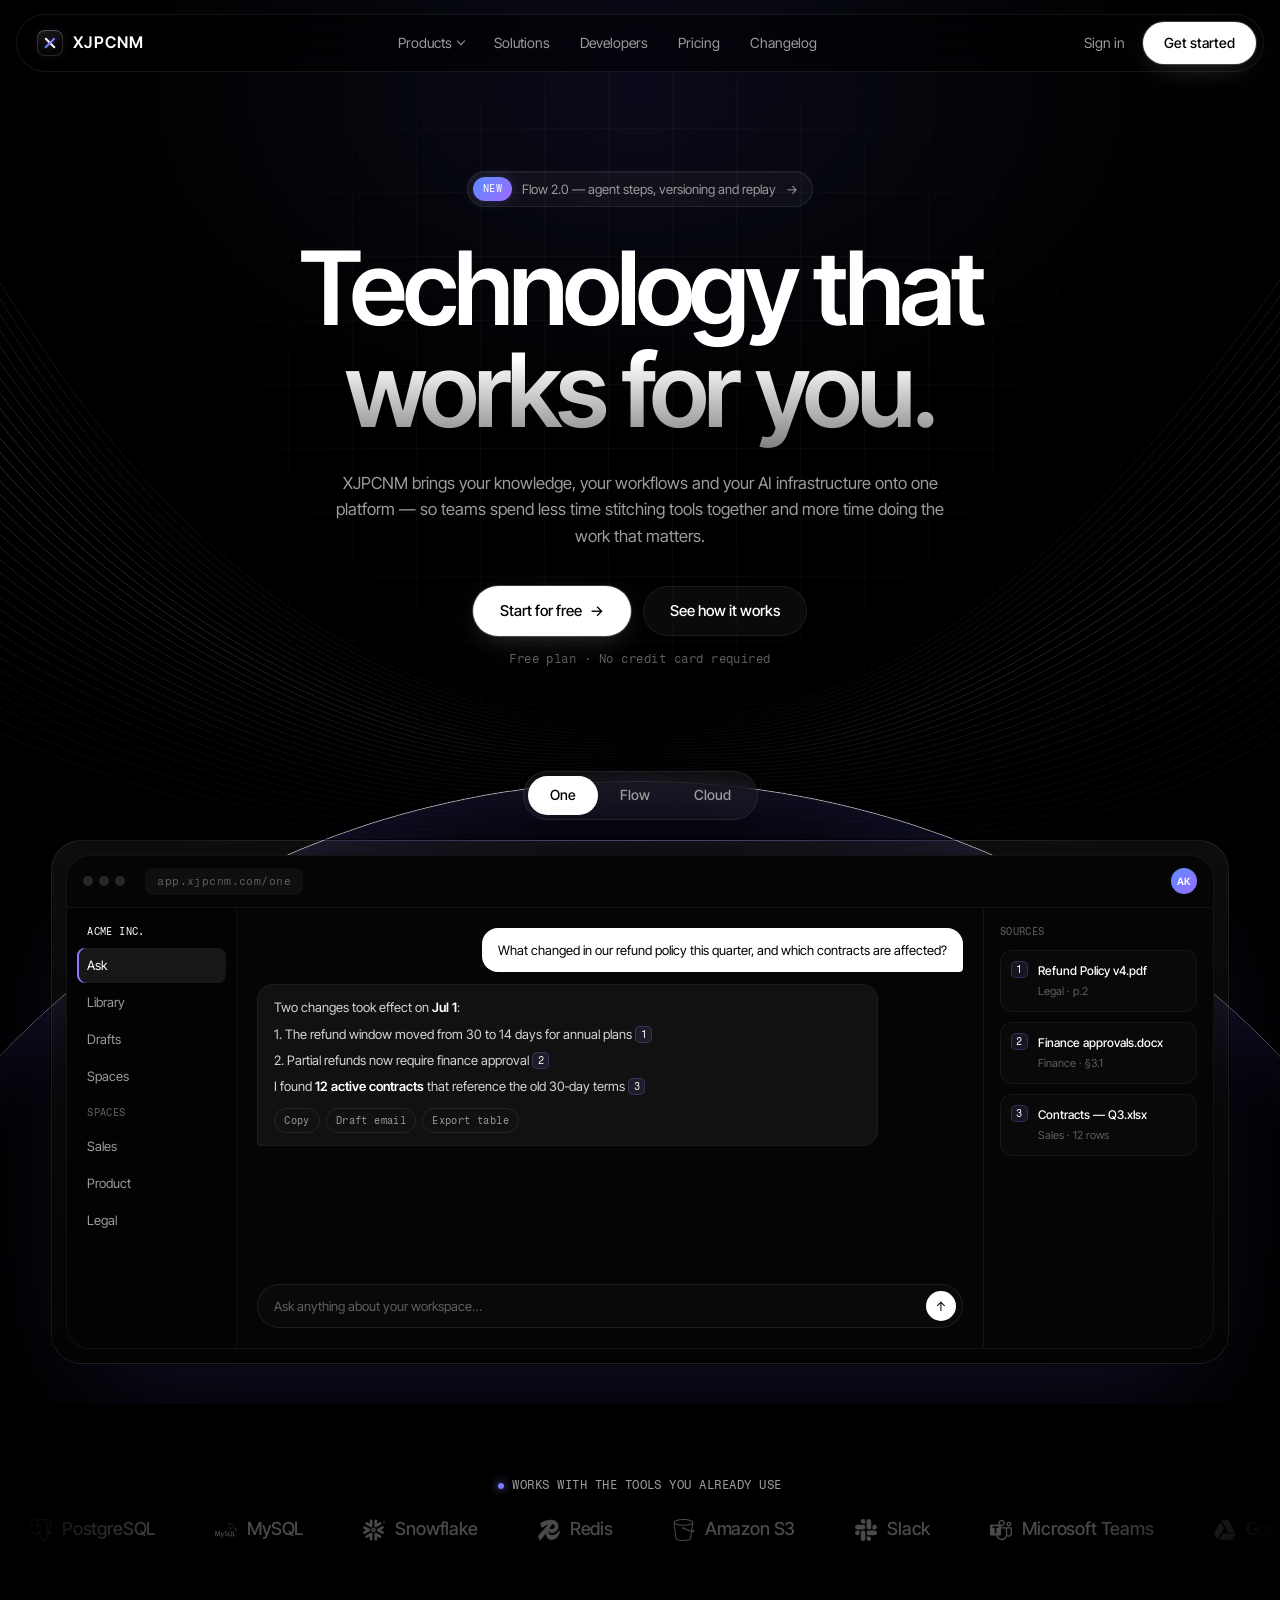
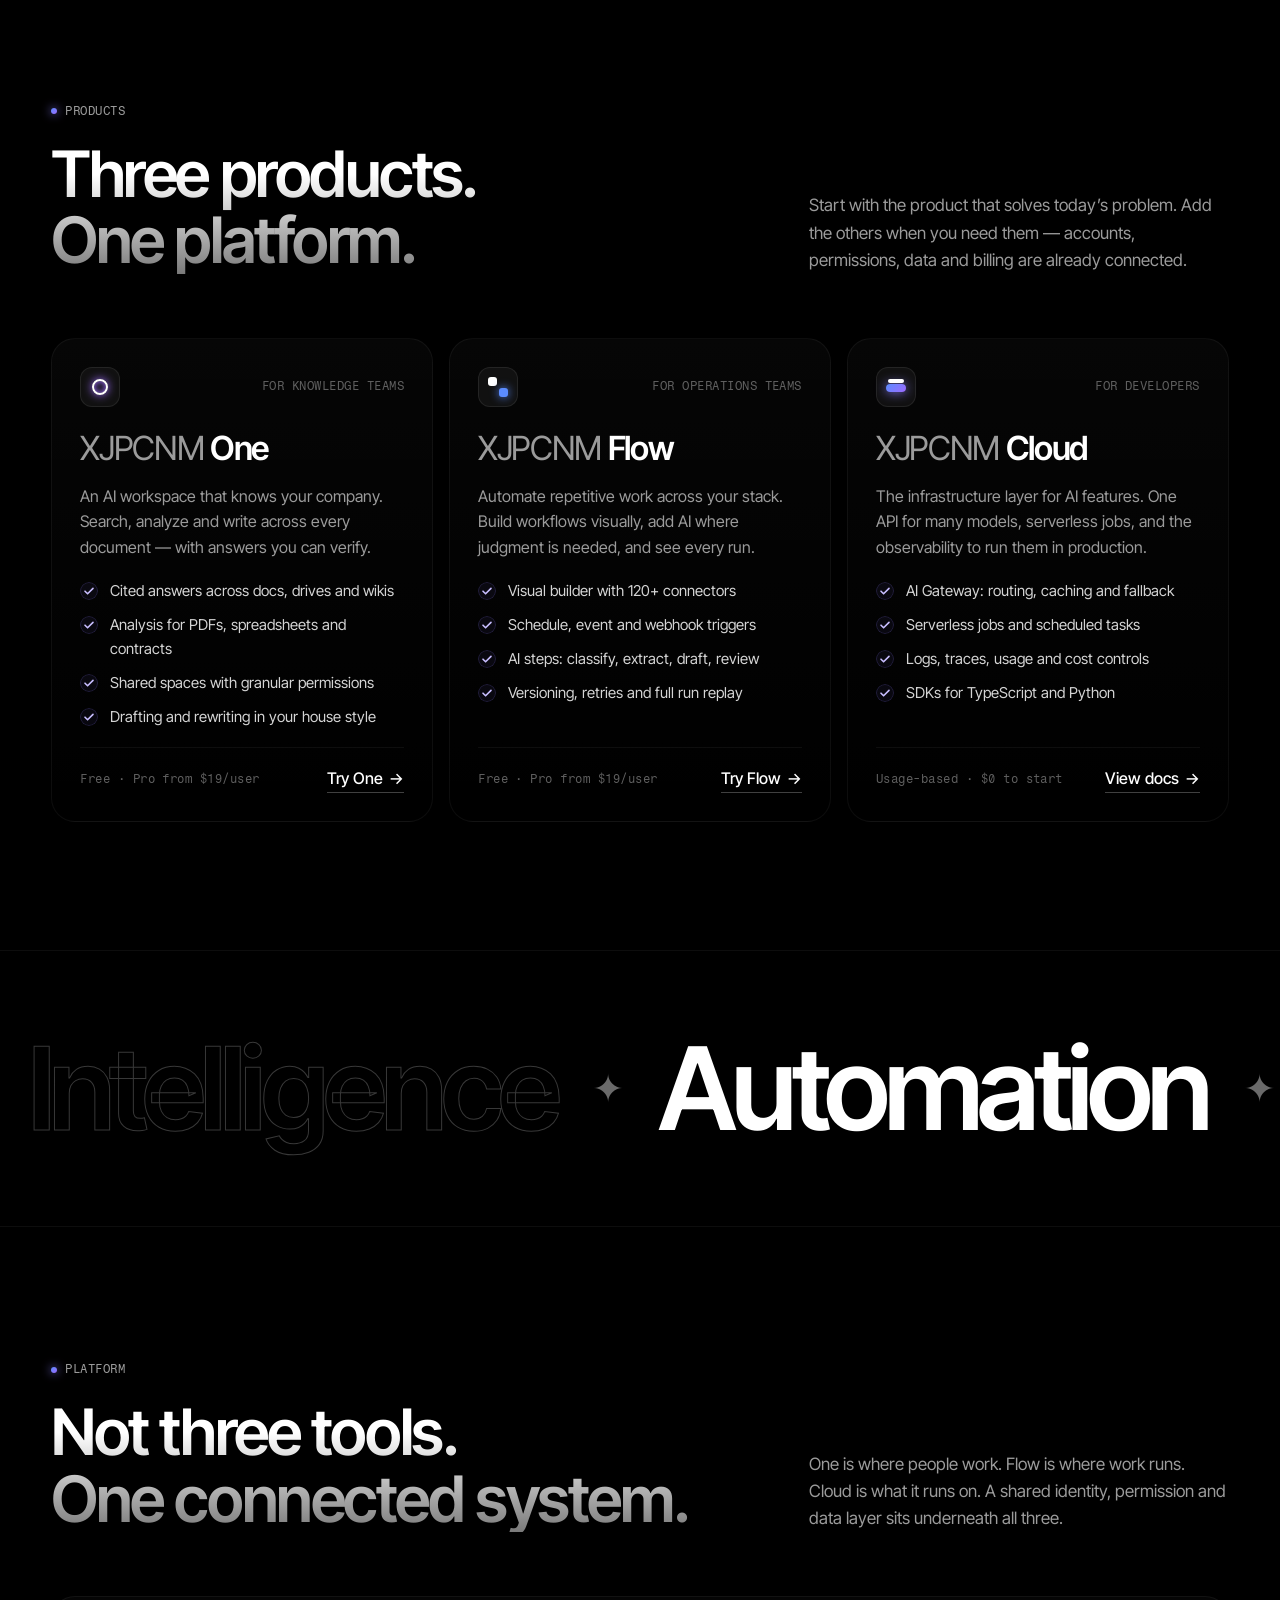
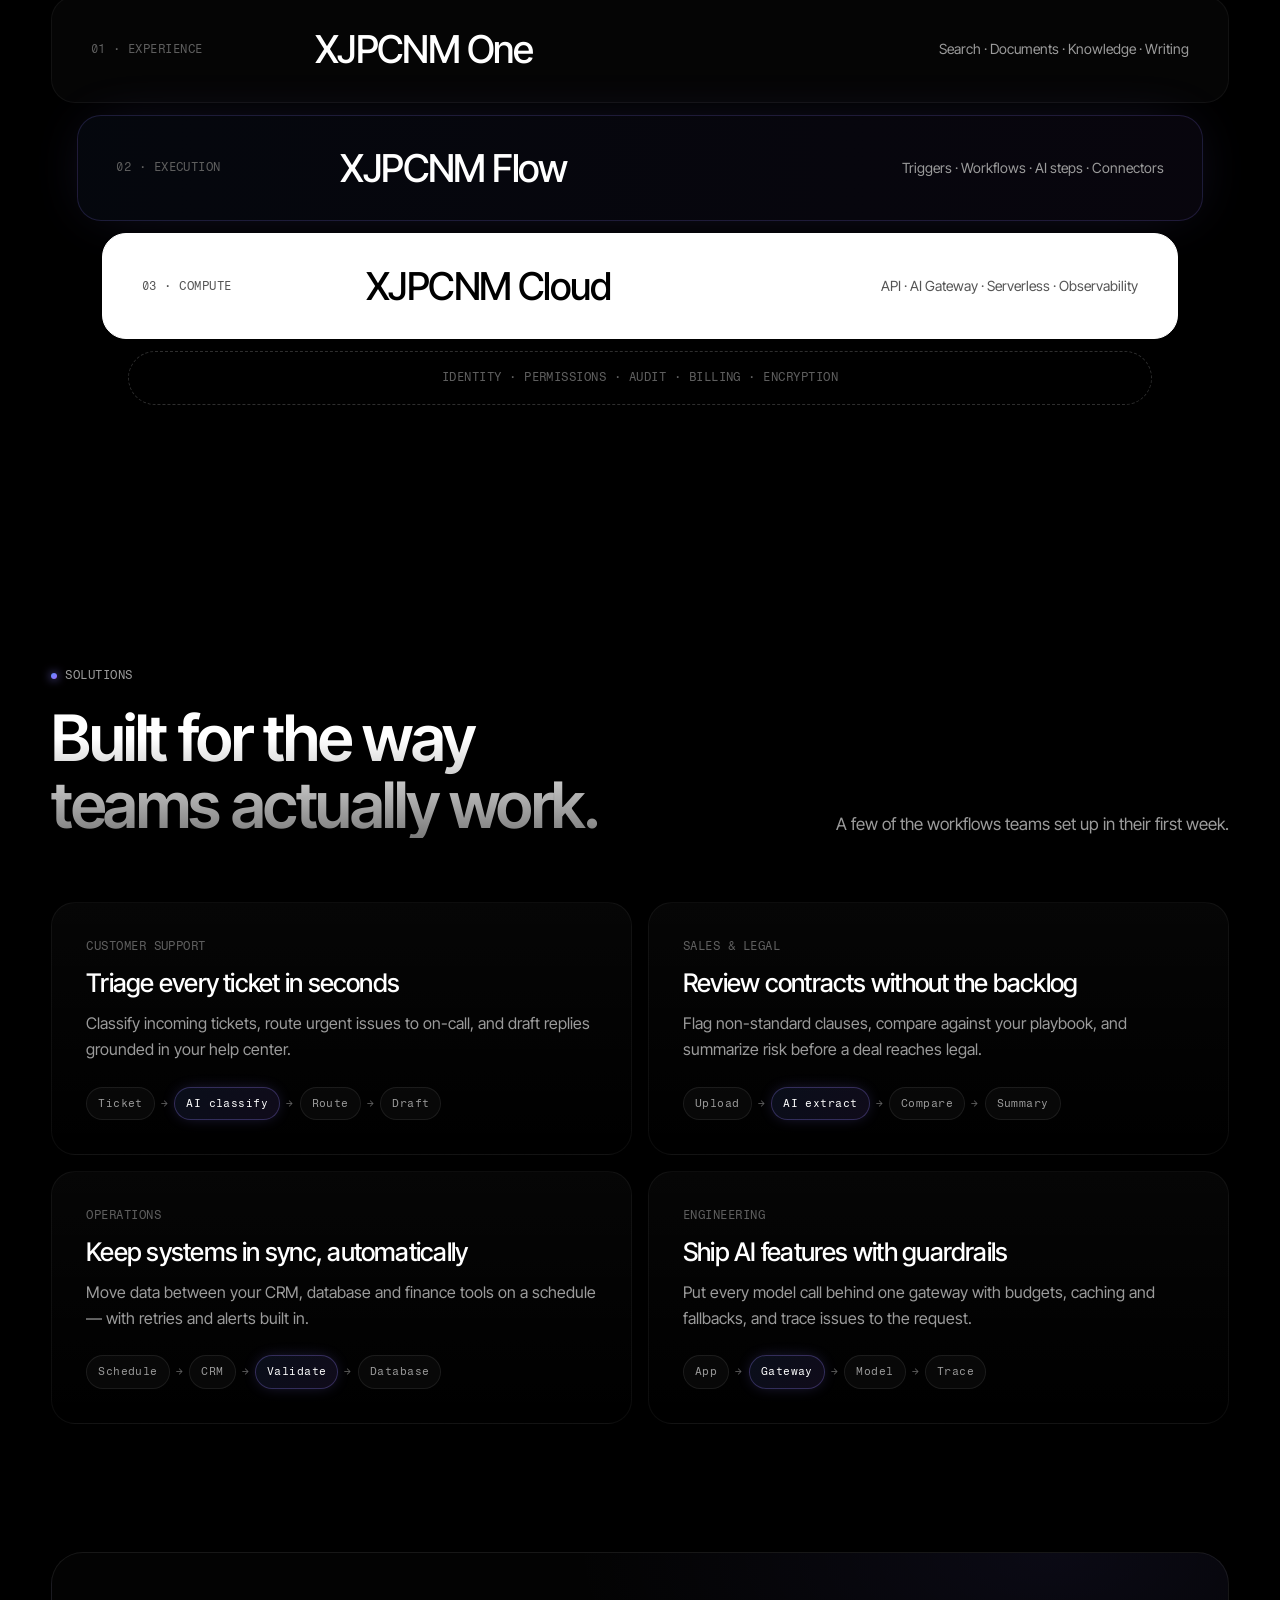
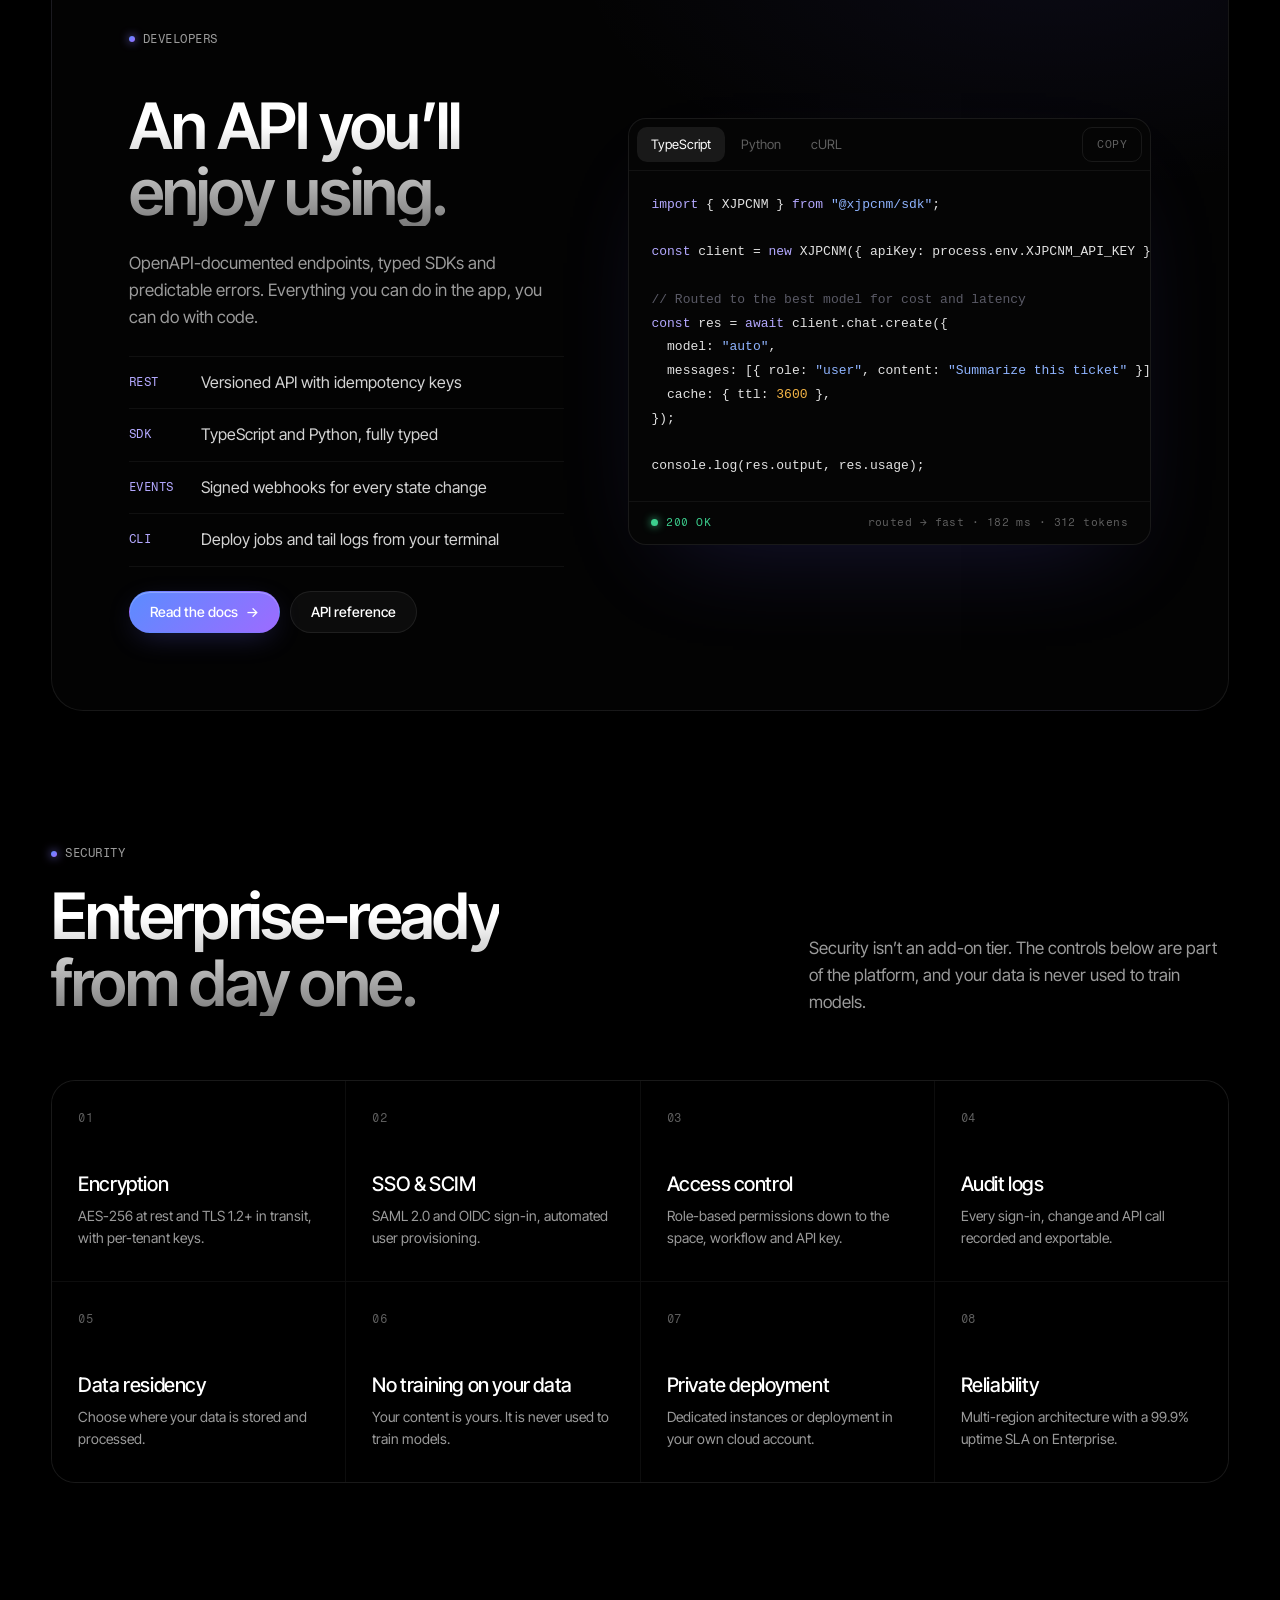
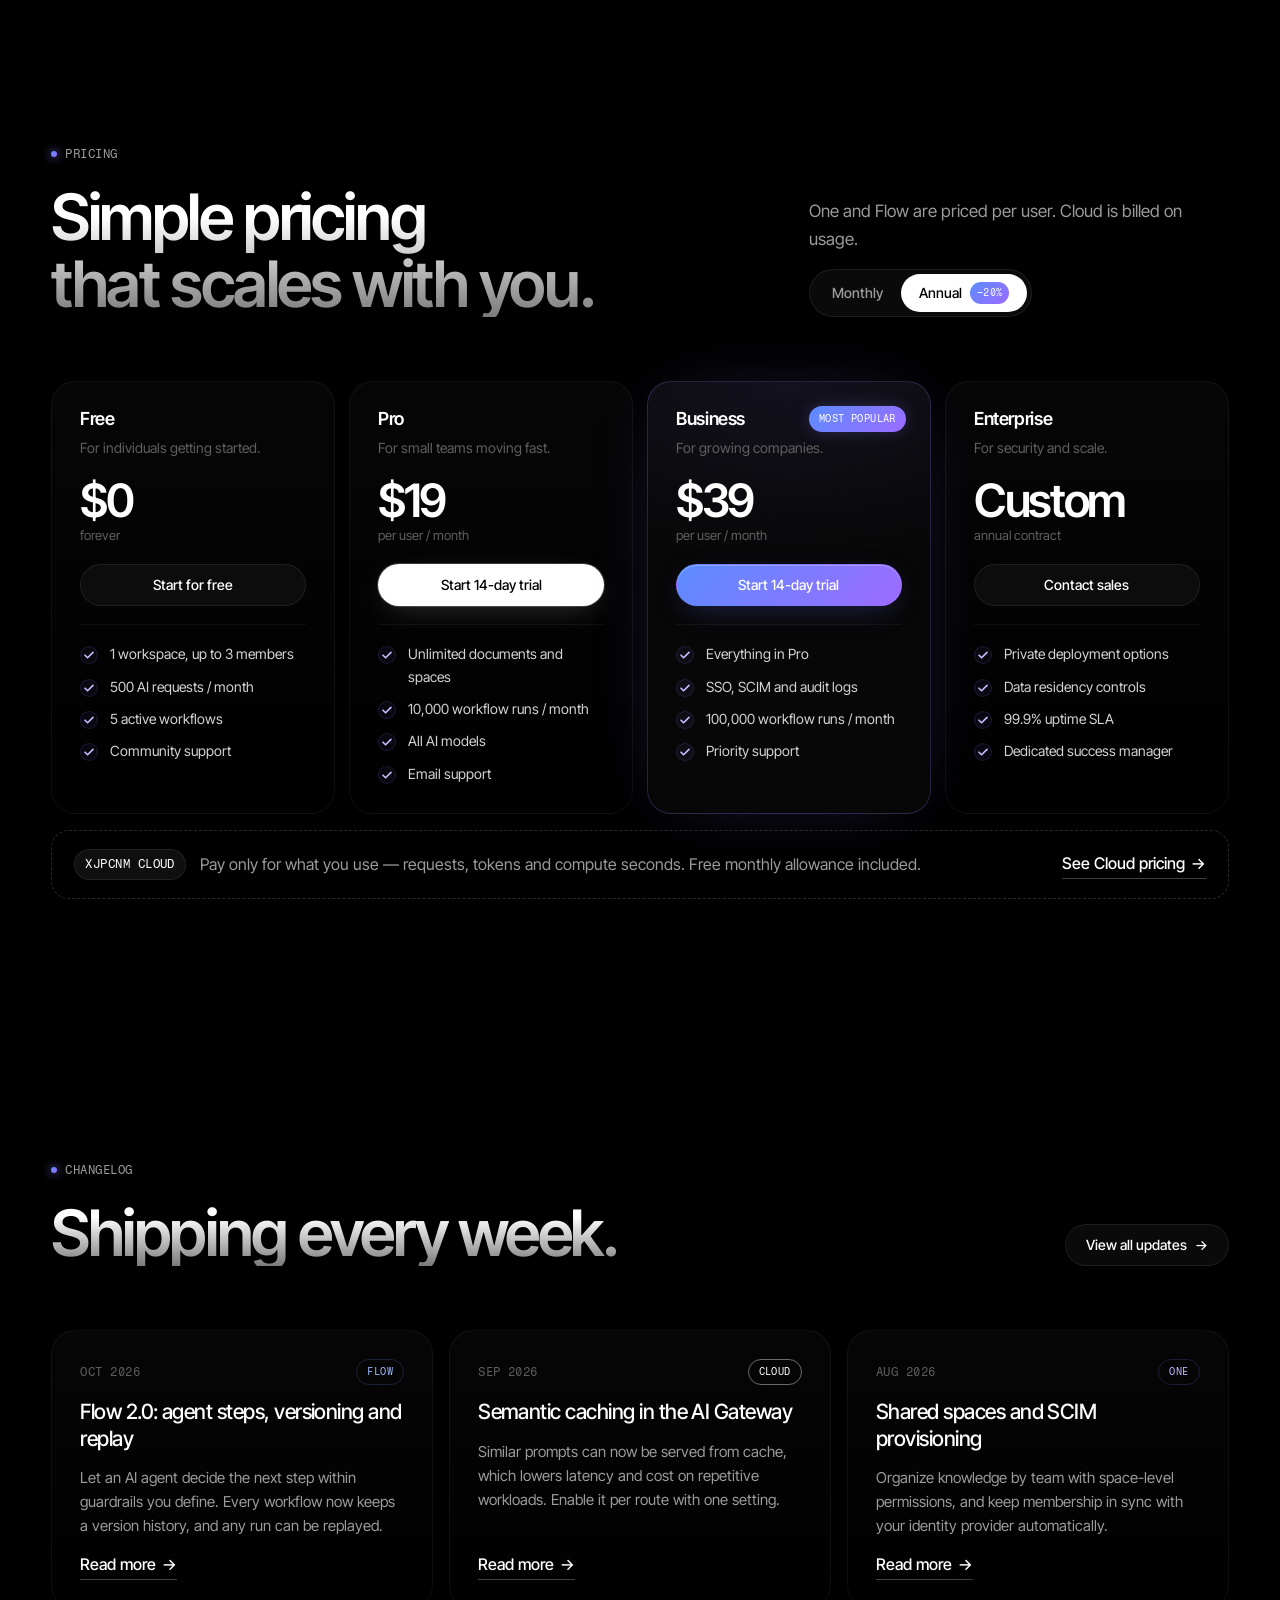
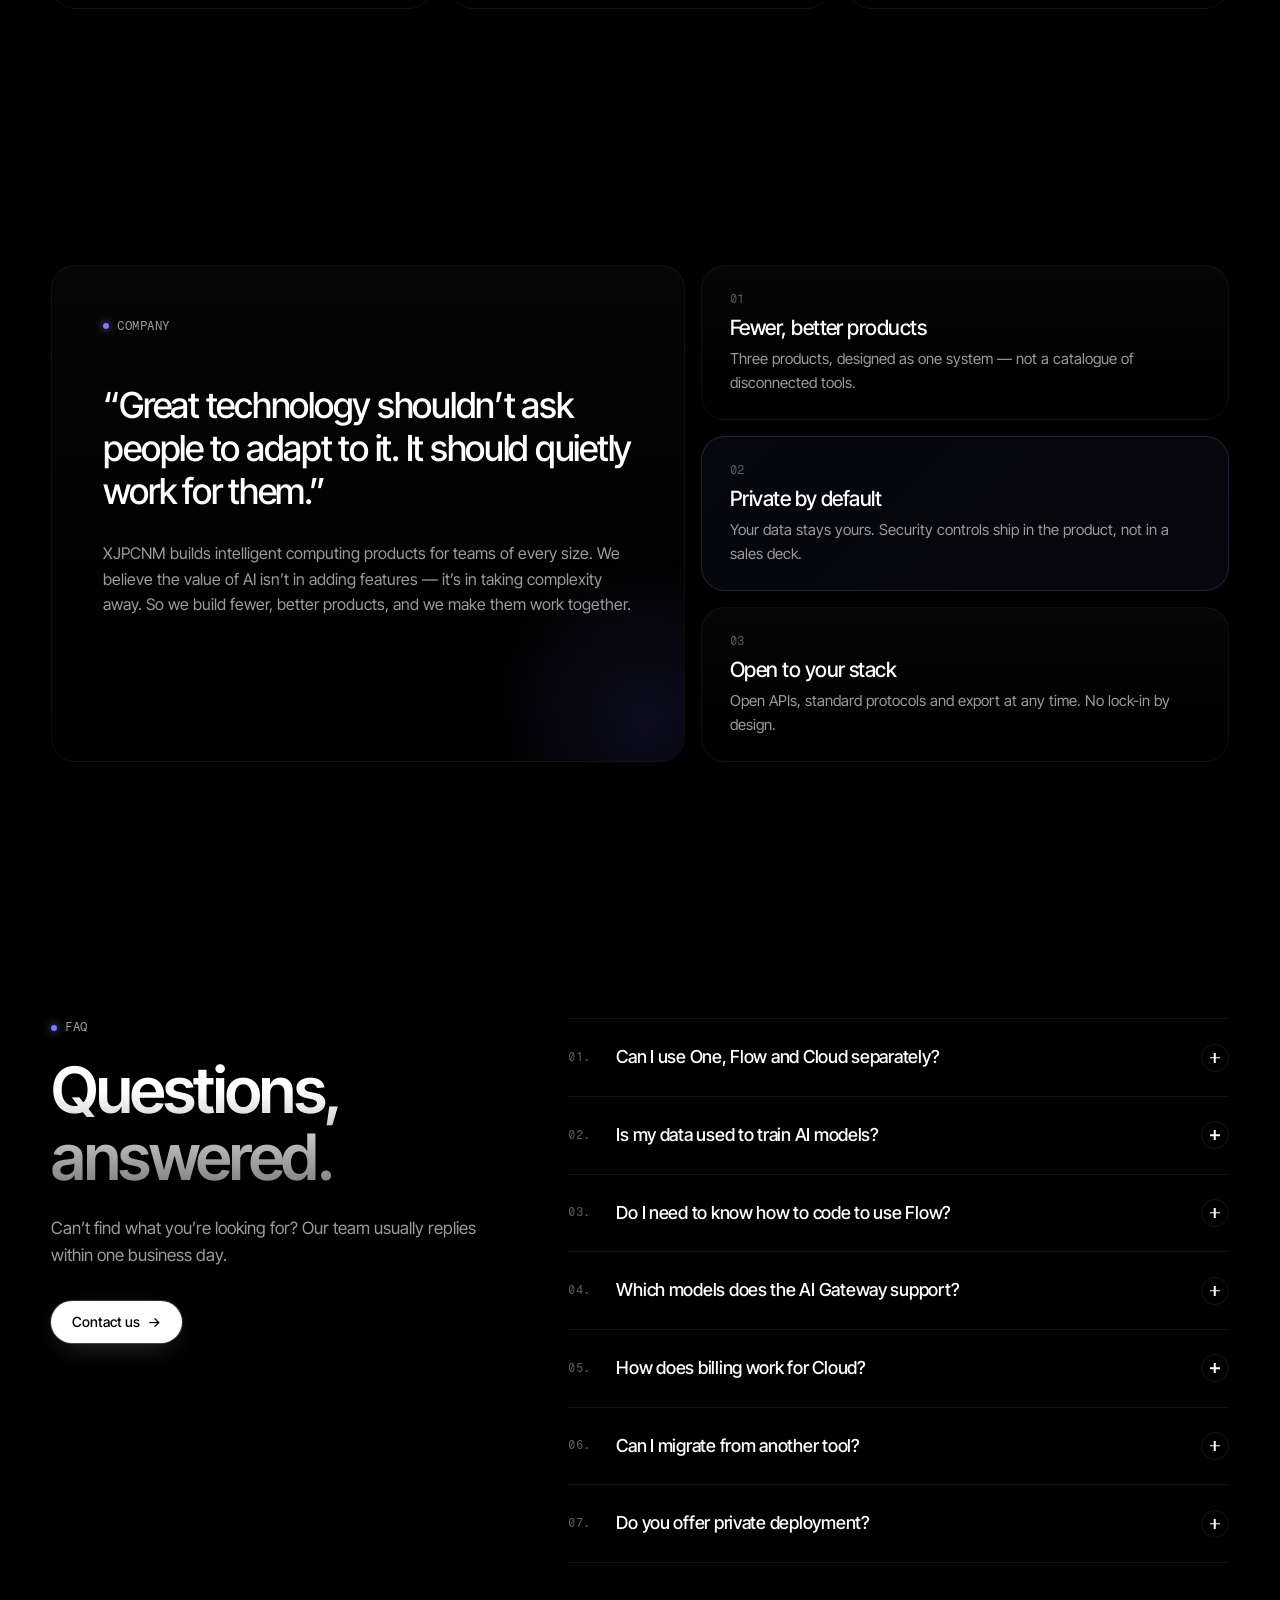
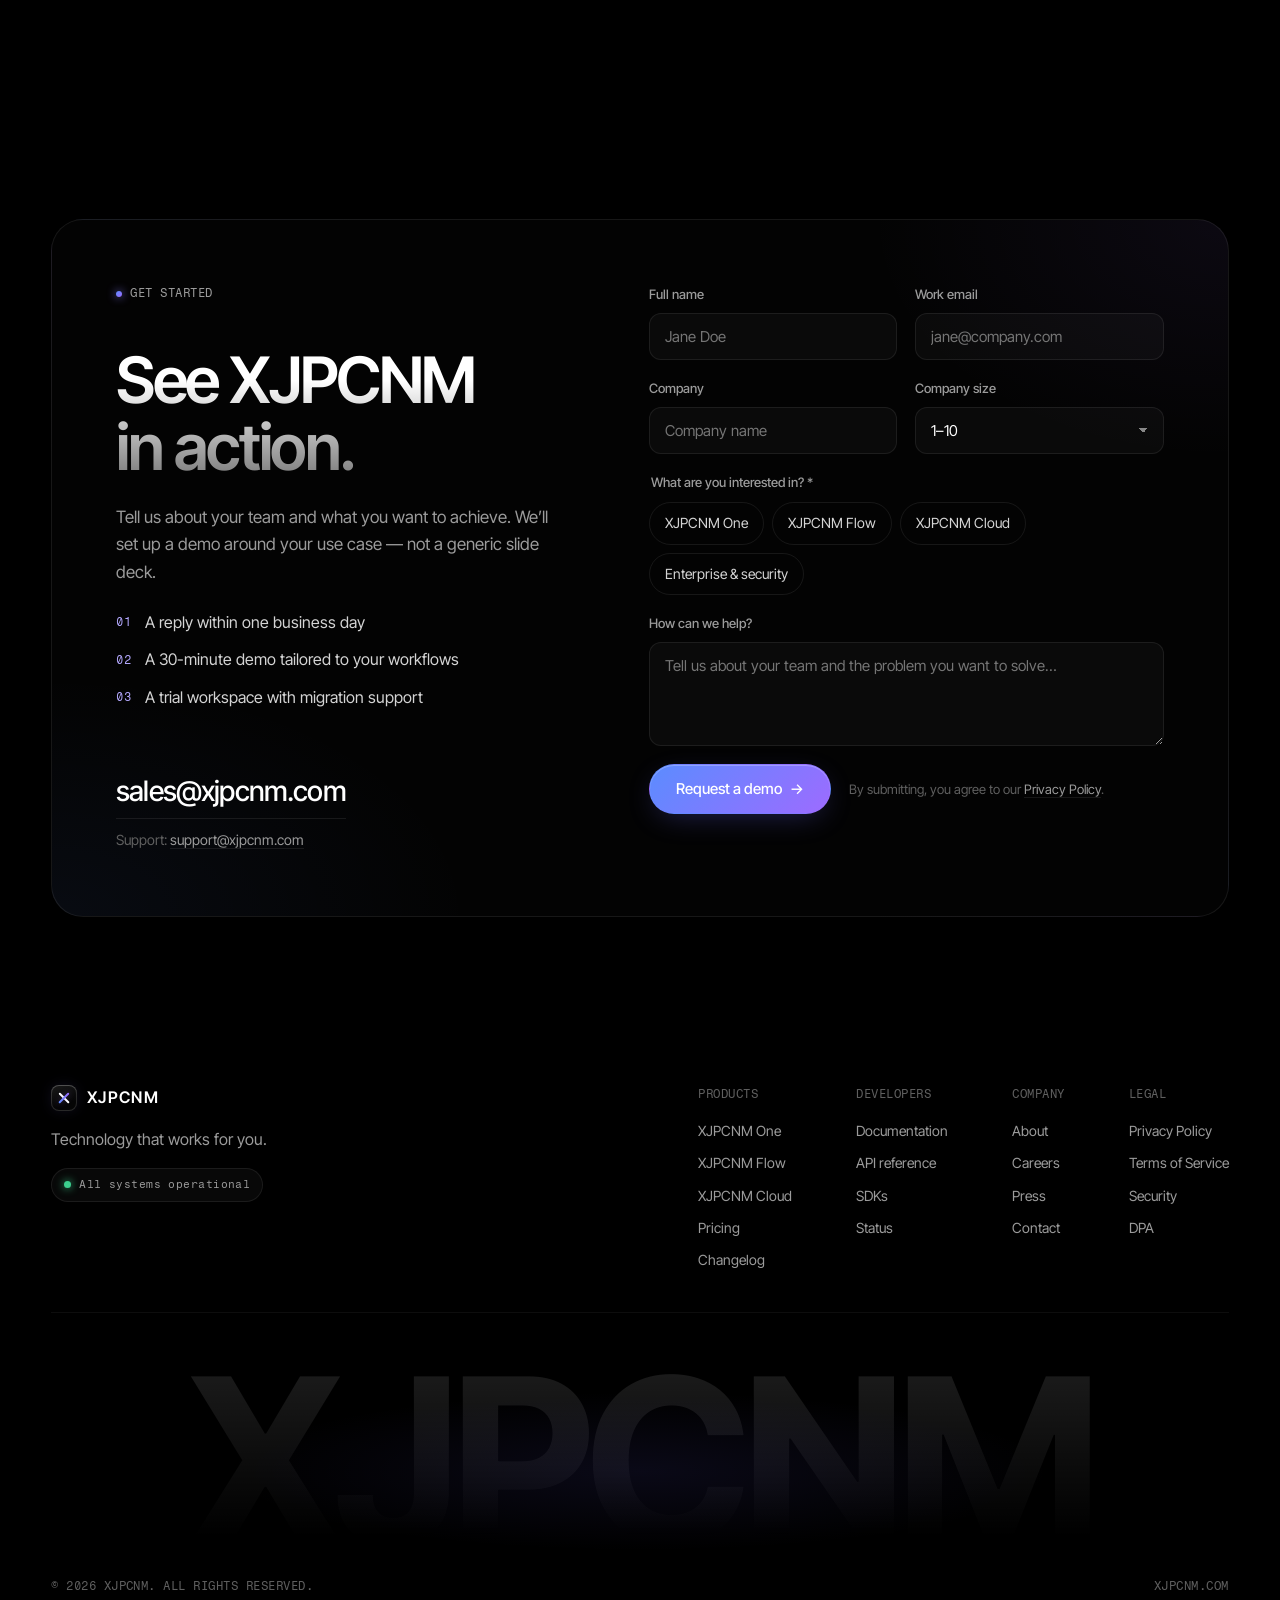
==== commit 2d9de358: "Darker theme: pure black base, dimmed blue-violet accents - Pure black background and near-black sur" ====
--- a/index.html
+++ b/index.html
@@ -12,7 +12,7 @@
   <meta property="og:title" content="XJPCNM — Technology that works for you.">
   <meta property="og:description" content="AI workspace, workflow automation and developer cloud — one connected platform.">
   <meta name="twitter:card" content="summary_large_image">
-  <meta name="theme-color" content="#050507">
+  <meta name="theme-color" content="#000000">
   <link rel="icon" href="assets/favicon.svg" type="image/svg+xml">
   <link rel="preconnect" href="https://fonts.googleapis.com">
   <link rel="preconnect" href="https://fonts.gstatic.com" crossorigin>
--- a/styles.css
+++ b/styles.css
@@ -4,20 +4,20 @@
    ========================================================== */
 
 :root {
-  --bg: #050507;
-  --bg-2: #0a0a0d;
-  --card: #0e0e12;
-  --card-2: #14141a;
+  --bg: #000000;
+  --bg-2: #050505;
+  --card: #0a0a0a;
+  --card-2: #111111;
   --ink: #ffffff;
-  --ink-2: #a1a1aa;
-  --ink-3: #6b6b76;
-  --line: rgba(255,255,255,.09);
-  --line-2: rgba(255,255,255,.06);
+  --ink-2: #9b9b9b;
+  --ink-3: #5f5f5f;
+  --line: rgba(255,255,255,.08);
+  --line-2: rgba(255,255,255,.05);
   --blue: #5b8cff;
   --violet: #9d6bff;
   --accent: #8a7dff;
   --grad: linear-gradient(135deg, #5b8cff 0%, #9d6bff 100%);
-  --grad-text: linear-gradient(180deg, #ffffff 20%, #8b8b96 100%);
+  --grad-text: linear-gradient(180deg, #ffffff 25%, #7a7a7a 100%);
   --ok: #3ccf8e;
   --warn: #f5b546;
 
@@ -41,7 +41,7 @@
 button { font: inherit; color: inherit; }
 h1, h2, h3, h4 { margin: 0; font-weight: 600; letter-spacing: -0.035em; line-height: 1.05; }
 p { margin: 0; }
-::selection { background: rgba(138,125,255,.45); color: #fff; }
+::selection { background: rgba(255,255,255,.22); color: #fff; }
 :focus-visible { outline: 2px solid var(--accent); outline-offset: 3px; border-radius: 6px; }
 
 .skip { position: absolute; left: -999px; top: 8px; z-index: 100; background: #fff; color: #000; padding: 10px 16px; border-radius: 999px; }
@@ -70,39 +70,39 @@
 .btn:hover { transform: translateY(-1px); }
 .btn-lg { height: 50px; padding: 0 26px; font-size: 15px; }
 /* 主按钮：白底黑字 */
-.btn-dark { background: #fff; color: #000; box-shadow: 0 0 0 1px rgba(255,255,255,.2), 0 8px 30px -8px rgba(138,125,255,.6); }
-.btn-dark:hover { box-shadow: 0 0 0 1px rgba(255,255,255,.3), 0 10px 40px -6px rgba(138,125,255,.85); }
+.btn-dark { background: #fff; color: #000; box-shadow: 0 0 0 1px rgba(255,255,255,.2), 0 8px 30px -10px rgba(255,255,255,.25); }
+.btn-dark:hover { box-shadow: 0 0 0 1px rgba(255,255,255,.3), 0 10px 40px -6px rgba(138,125,255,.34); }
 /* 次按钮：透明描边 */
 .btn-light, .btn-ghost, .btn-outline-light { background: rgba(255,255,255,.04); color: var(--ink); border-color: var(--line); }
 .btn-light:hover, .btn-ghost:hover, .btn-outline-light:hover { border-color: rgba(255,255,255,.3); background: rgba(255,255,255,.07); }
 /* 强调按钮：蓝紫渐变 */
-.btn-lime { background: var(--grad); color: #fff; box-shadow: 0 8px 30px -8px rgba(110,110,255,.8), inset 0 1px 0 rgba(255,255,255,.25); }
-.btn-lime:hover { box-shadow: 0 10px 40px -6px rgba(130,110,255,1), inset 0 1px 0 rgba(255,255,255,.3); }
+.btn-lime { background: var(--grad); color: #fff; box-shadow: 0 8px 30px -8px rgba(110,110,255,.32), inset 0 1px 0 rgba(255,255,255,.25); }
+.btn-lime:hover { box-shadow: 0 10px 40px -6px rgba(130,110,255,.40), inset 0 1px 0 rgba(255,255,255,.3); }
 
 /* ---------- 导航 ---------- */
 .nav {
   position: fixed; inset: 14px 16px auto; z-index: 50; max-width: var(--max); margin: 0 auto;
   display: flex; align-items: center; justify-content: space-between; gap: 16px;
   padding: 7px 7px 7px 20px; border-radius: 999px;
-  background: rgba(12,12,16,.6); backdrop-filter: blur(18px) saturate(1.4); -webkit-backdrop-filter: blur(18px) saturate(1.4);
+  background: rgba(0,0,0,.55); backdrop-filter: blur(18px) saturate(1.4); -webkit-backdrop-filter: blur(18px) saturate(1.4);
   border: 1px solid var(--line);
   transition: transform .4s var(--ease), box-shadow .4s, background .4s;
 }
-.nav.scrolled { background: rgba(12,12,16,.82); box-shadow: 0 10px 40px -12px rgba(0,0,0,.8); }
+.nav.scrolled { background: rgba(0,0,0,.85); box-shadow: 0 10px 40px -12px rgba(0,0,0,.8); }
 .nav.hidden { transform: translateY(-140%); }
 .logo { display: inline-flex; align-items: center; gap: 10px; font-weight: 600; font-size: 16px; letter-spacing: 0.08em; }
 /* Logo：黑色圆角方块 + X 形字标（一笔白色、一笔蓝紫发光） */
 .logo-mark {
   width: 26px; height: 26px; border-radius: 8px; position: relative; flex: none;
-  background: linear-gradient(160deg, #1c1c22 0%, #08080a 70%);
-  box-shadow: inset 0 0 0 1px rgba(255,255,255,.14), inset 0 1px 0 rgba(255,255,255,.12), 0 0 16px -4px rgba(138,125,255,.55);
+  background: linear-gradient(160deg, #1a1a1a 0%, #050505 70%);
+  box-shadow: inset 0 0 0 1px rgba(255,255,255,.14), inset 0 1px 0 rgba(255,255,255,.12), 0 0 16px -4px rgba(138,125,255,.22);
 }
 .logo-mark::before, .logo-mark::after {
   content: ""; position: absolute; left: 50%; top: 50%; width: 14px; height: 2.2px; border-radius: 2px;
 }
 .logo-mark::before { background: #fff; transform: translate(-50%, -50%) rotate(45deg); }
-.logo-mark::after { background: var(--grad); transform: translate(-50%, -50%) rotate(-45deg); box-shadow: 0 0 6px rgba(157,107,255,.9); }
-.logo:hover .logo-mark::after { box-shadow: 0 0 10px rgba(157,107,255,1); }
+.logo-mark::after { background: var(--grad); transform: translate(-50%, -50%) rotate(-45deg); box-shadow: 0 0 6px rgba(157,107,255,.36); }
+.logo:hover .logo-mark::after { box-shadow: 0 0 10px rgba(157,107,255,.40); }
 .nav-links { display: flex; align-items: center; gap: 2px; font-size: 14px; font-weight: 400; }
 .nav-links > a, .nav-trigger { display: inline-flex; align-items: center; gap: 6px; padding: 8px 14px; border-radius: 999px; color: var(--ink-2); transition: color .2s, background .2s; }
 .nav-links > a:hover, .nav-item:hover .nav-trigger, .nav-item:focus-within .nav-trigger { color: var(--ink); background: rgba(255,255,255,.06); }
@@ -111,7 +111,7 @@
 .nav-item:hover .caret, .nav-item:focus-within .caret { transform: translateY(1px) rotate(225deg); }
 .mega {
   position: absolute; top: calc(100% + 14px); left: -20px; width: 400px; padding: 8px;
-  background: rgba(16,16,22,.96); border-radius: 20px; border: 1px solid var(--line);
+  background: rgba(8,8,8,.97); border-radius: 20px; border: 1px solid var(--line);
   box-shadow: 0 30px 80px -20px rgba(0,0,0,.9), 0 0 0 1px rgba(255,255,255,.02);
   backdrop-filter: blur(20px); -webkit-backdrop-filter: blur(20px);
   opacity: 0; visibility: hidden; transform: translateY(-6px); transition: all .25s var(--ease);
@@ -149,14 +149,14 @@
 #waves { position: absolute; left: 0; right: 0; top: 0; width: 100%; height: 100%; opacity: .9; }
 .hero-grid {
   position: absolute; inset: 0;
-  background-image: linear-gradient(rgba(255,255,255,.045) 1px, transparent 1px), linear-gradient(90deg, rgba(255,255,255,.045) 1px, transparent 1px);
+  background-image: linear-gradient(rgba(255,255,255,.03) 1px, transparent 1px), linear-gradient(90deg, rgba(255,255,255,.03) 1px, transparent 1px);
   background-size: 64px 64px; background-position: center top;
   mask-image: radial-gradient(ellipse 60% 45% at 50% 25%, #000 30%, transparent 75%);
   -webkit-mask-image: radial-gradient(ellipse 60% 45% at 50% 25%, #000 30%, transparent 75%);
 }
 .hero-glow {
   position: absolute; left: 50%; top: -260px; width: 1100px; height: 700px; transform: translateX(-50%);
-  background: radial-gradient(closest-side, rgba(110,100,255,.28), rgba(91,140,255,.10) 55%, transparent);
+  background: radial-gradient(closest-side, rgba(110,100,255,.11), rgba(91,140,255,.04) 55%, transparent);
   filter: blur(20px);
 }
 .hero-inner { position: relative; z-index: 1; max-width: 960px; margin: 0 auto; text-align: center; display: flex; flex-direction: column; align-items: center; }
@@ -169,7 +169,7 @@
 .announce:hover { border-color: rgba(255,255,255,.25); color: var(--ink); }
 .announce .arrow { transition: transform .3s var(--ease); }
 .announce:hover .arrow { transform: translateX(3px); }
-.announce-tag { background: var(--grad); color: #fff; padding: 4px 10px; border-radius: 999px; font-size: 10px; box-shadow: 0 0 14px rgba(138,125,255,.6); }
+.announce-tag { background: var(--grad); color: #fff; padding: 4px 10px; border-radius: 999px; font-size: 10px; box-shadow: 0 0 14px rgba(138,125,255,.24); }
 .hero-title { font-size: clamp(42px, 8vw, 116px); font-weight: 600; letter-spacing: -0.042em; line-height: 1; }
 .hero-title .dim { background: var(--grad-text); -webkit-background-clip: text; background-clip: text; color: transparent; }
 .hero-sub { max-width: 620px; margin-top: 28px; font-size: clamp(16px, 1.3vw, 19px); color: var(--ink-2); }
@@ -182,8 +182,8 @@
 .horizon {
   position: absolute; left: 50%; top: 10px; width: 150%; aspect-ratio: 1; transform: translateX(-50%);
   border-radius: 50%; pointer-events: none; z-index: -1;
-  border-top: 1.5px solid rgba(255,255,255,.85);
-  box-shadow: 0 -4px 40px 0 rgba(140,130,255,.7), 0 -20px 120px 10px rgba(110,100,255,.35), inset 0 40px 100px -20px rgba(110,110,255,.45);
+  border-top: 1px solid rgba(255,255,255,.7);
+  box-shadow: 0 -4px 40px 0 rgba(140,130,255,.28), 0 -20px 120px 10px rgba(110,100,255,.14), inset 0 40px 100px -20px rgba(110,110,255,.18);
   mask-image: linear-gradient(180deg, #000 0, #000 10%, transparent 26%);
   -webkit-mask-image: linear-gradient(180deg, #000 0, #000 10%, transparent 26%);
 }
@@ -193,17 +193,17 @@
 .seg-ind { position: absolute; top: 4px; bottom: 4px; left: 4px; border-radius: 999px; background: #fff; transition: transform .4s var(--ease), width .4s var(--ease); }
 .stage {
   position: relative; width: 100%; border-radius: calc(var(--radius) + 6px); padding: clamp(8px, 1.2vw, 14px);
-  background: linear-gradient(180deg, rgba(255,255,255,.08), rgba(255,255,255,.02));
+  background: linear-gradient(180deg, rgba(255,255,255,.05), rgba(255,255,255,.01));
   border: 1px solid var(--line);
-  box-shadow: 0 0 0 1px rgba(0,0,0,.6), 0 50px 120px -40px rgba(110,100,255,.45);
+  box-shadow: 0 0 0 1px rgba(0,0,0,.6), 0 50px 120px -40px rgba(110,100,255,.18);
 }
 .stage::before {
   content: ""; position: absolute; left: 10%; right: 10%; top: -1px; height: 1px;
-  background: linear-gradient(90deg, transparent, rgba(160,150,255,.9), transparent);
-}
-.app { background: #09090c; border-radius: var(--radius); overflow: hidden; border: 1px solid var(--line-2); }
+  background: linear-gradient(90deg, transparent, rgba(160,150,255,.36), transparent);
+}
+.app { background: #050505; border-radius: var(--radius); overflow: hidden; border: 1px solid var(--line-2); }
 .app-bar { display: flex; align-items: center; gap: 6px; padding: 12px 16px; border-bottom: 1px solid var(--line-2); }
-.app-bar > i { width: 10px; height: 10px; border-radius: 50%; background: #2a2a31; }
+.app-bar > i { width: 10px; height: 10px; border-radius: 50%; background: #262626; }
 .app-url { margin-left: 14px; padding: 5px 12px; border-radius: 8px; background: rgba(255,255,255,.04); color: var(--ink-3); text-transform: none; font-size: 11px; }
 .app-user { margin-left: auto; width: 26px; height: 26px; border-radius: 50%; background: var(--grad); color: #fff; font: 600 10px/26px var(--font); text-align: center; }
 .panel { min-height: 440px; animation: fade .5s var(--ease); }
@@ -211,7 +211,7 @@
 
 /* One 面板 */
 .pv-one { display: grid; grid-template-columns: 170px 1fr 230px; min-height: 440px; font-size: 13px; }
-.side { border-right: 1px solid var(--line-2); padding: 16px 10px; display: flex; flex-direction: column; gap: 2px; background: #07070a; }
+.side { border-right: 1px solid var(--line-2); padding: 16px 10px; display: flex; flex-direction: column; gap: 2px; background: #030303; }
 .side .mono { color: var(--ink-3); font-size: 10px; padding: 10px 10px 6px; }
 .side .mono:first-child { padding-top: 0; color: var(--ink); }
 .side span { padding: 7px 10px; border-radius: 8px; color: var(--ink-2); }
@@ -219,11 +219,11 @@
 .chat { padding: 20px; display: flex; flex-direction: column; gap: 12px; }
 .msg { padding: 12px 16px; border-radius: 16px; max-width: 88%; line-height: 1.55; }
 .msg.user { align-self: flex-end; background: #fff; color: #000; border-bottom-right-radius: 4px; }
-.msg.ai { background: var(--card-2); border: 1px solid var(--line-2); border-bottom-left-radius: 4px; display: grid; gap: 6px; color: #d8d8de; }
+.msg.ai { background: var(--card-2); border: 1px solid var(--line-2); border-bottom-left-radius: 4px; display: grid; gap: 6px; color: #d6d6d6; }
 .msg.ai b { font-weight: 600; color: #fff; }
 .msg-actions { display: flex; gap: 6px; margin-top: 6px; text-transform: none; font-size: 10px; }
 .msg-actions span { white-space: nowrap; padding: 4px 9px; border-radius: 999px; border: 1px solid var(--line); color: var(--ink-2); }
-.cite { display: inline-grid; place-items: center; min-width: 17px; height: 17px; padding: 0 4px; font: 10px var(--mono); color: #fff; background: rgba(138,125,255,.25); border: 1px solid rgba(138,125,255,.6); border-radius: 5px; vertical-align: 1px; }
+.cite { display: inline-grid; place-items: center; min-width: 17px; height: 17px; padding: 0 4px; font: 10px var(--mono); color: #fff; background: rgba(138,125,255,.10); border: 1px solid rgba(138,125,255,.24); border-radius: 5px; vertical-align: 1px; }
 .input { margin-top: auto; display: flex; justify-content: space-between; align-items: center; border: 1px solid var(--line); border-radius: 999px; padding: 6px 6px 6px 16px; color: var(--ink-3); background: rgba(255,255,255,.02); }
 .input i { font-style: normal; width: 30px; height: 30px; border-radius: 50%; background: #fff; color: #000; display: grid; place-items: center; }
 .sources { border-left: 1px solid var(--line-2); padding: 16px; display: flex; flex-direction: column; gap: 10px; }
@@ -237,7 +237,7 @@
 .pv-flow .flow-canvas { margin: 20px auto; }
 .flow-canvas { position: relative; width: 100%; max-width: 460px; height: 380px; background-image: radial-gradient(rgba(255,255,255,.12) 1px, transparent 1px); background-size: 18px 18px; }
 .wires { position: absolute; left: 20px; top: 0; height: 360px; width: calc(100% - 40px); z-index: 0; }
-.wires path { fill: none; stroke: rgba(160,150,255,.8); stroke-width: 1.4; stroke-dasharray: 5 5; animation: dash 1.2s linear infinite; vector-effect: non-scaling-stroke; }
+.wires path { fill: none; stroke: rgba(160,150,255,.32); stroke-width: 1.4; stroke-dasharray: 5 5; animation: dash 1.2s linear infinite; vector-effect: non-scaling-stroke; }
 @keyframes dash { to { stroke-dashoffset: -20; } }
 .node {
   position: absolute; z-index: 1; left: 50%; transform: translateX(-50%);
@@ -245,11 +245,11 @@
   display: flex; flex-direction: column; gap: 2px; min-width: 200px; box-shadow: 0 10px 30px -12px rgba(0,0,0,.8); white-space: nowrap;
 }
 .node .mono { font-size: 10px; color: var(--ink-3); font-weight: 400; }
-.node.ai { background: linear-gradient(135deg, rgba(91,140,255,.22), rgba(157,107,255,.22)), var(--card-2); border-color: rgba(150,130,255,.6); box-shadow: 0 0 30px -6px rgba(138,125,255,.6); }
+.node.ai { background: linear-gradient(135deg, rgba(91,140,255,.09), rgba(157,107,255,.09)), var(--card-2); border-color: rgba(150,130,255,.24); box-shadow: 0 0 30px -6px rgba(138,125,255,.24); }
 .node.ai .mono { color: #c4b8ff; }
 .n1 { top: 14px; } .n2 { top: 100px; } .n3 { top: 186px; }
 .n4 { top: 290px; left: 27%; min-width: 150px; } .n5 { top: 290px; left: 73%; min-width: 150px; }
-.runs { border-left: 1px solid var(--line-2); padding: 16px; display: flex; flex-direction: column; gap: 6px; font-size: 13px; background: #07070a; }
+.runs { border-left: 1px solid var(--line-2); padding: 16px; display: flex; flex-direction: column; gap: 6px; font-size: 13px; background: #030303; }
 .runs > .mono { color: var(--ink-3); font-size: 10px; margin-bottom: 4px; }
 .run-row { display: flex; align-items: center; gap: 10px; padding: 9px 10px; border-radius: 10px; background: rgba(255,255,255,.02); border: 1px solid var(--line-2); }
 .run-row i { width: 7px; height: 7px; border-radius: 50%; }
@@ -267,11 +267,11 @@
 .kpis small.up { color: var(--ok); }
 .chart { background: rgba(255,255,255,.02); border: 1px solid var(--line-2); border-radius: 14px; padding: 16px; }
 .bars { display: flex; align-items: flex-end; gap: 6px; height: 110px; }
-.bars i { flex: 1; height: var(--h); background: linear-gradient(to top, rgba(91,140,255,.05), rgba(120,120,255,.7)); border-top: 1px solid rgba(190,180,255,.9); border-radius: 4px 4px 2px 2px; transform-origin: bottom; animation: grow 1s var(--ease) both; animation-delay: calc(var(--i, 0) * 40ms); }
-.bars i:last-child { background: linear-gradient(to top, rgba(157,107,255,.1), var(--violet)); box-shadow: 0 0 20px rgba(157,107,255,.6); }
+.bars i { flex: 1; height: var(--h); background: linear-gradient(to top, rgba(91,140,255,.02), rgba(120,120,255,.28)); border-top: 1px solid rgba(190,180,255,.36); border-radius: 4px 4px 2px 2px; transform-origin: bottom; animation: grow 1s var(--ease) both; animation-delay: calc(var(--i, 0) * 40ms); }
+.bars i:last-child { background: linear-gradient(to top, rgba(157,107,255,.04), var(--violet)); box-shadow: 0 0 20px rgba(157,107,255,.24); }
 @keyframes grow { from { transform: scaleY(0); } }
 .log { border: 1px solid var(--line-2); border-radius: 14px; overflow: hidden; text-transform: none; font-size: 11px; }
-.log > div { display: grid; grid-template-columns: 80px 1fr 1fr 120px 70px; gap: 10px; padding: 9px 16px; border-top: 1px solid var(--line-2); color: #cfcfd6; }
+.log > div { display: grid; grid-template-columns: 80px 1fr 1fr 120px 70px; gap: 10px; padding: 9px 16px; border-top: 1px solid var(--line-2); color: #cccccc; }
 .log .log-h { border-top: 0; color: var(--ink-3); background: rgba(255,255,255,.03); }
 .s-ok { color: var(--ok) !important; } .s-warn { color: var(--warn) !important; }
 
@@ -282,7 +282,7 @@
 .logos .marquee-track { list-style: none; margin: 0; padding: 0; }
 .logos .marquee-track li { display: flex; }
 .logos:hover .marquee-track { animation-play-state: paused; }
-.lg { display: inline-flex; align-items: center; gap: 10px; padding: 0 30px; font-size: 18px; font-weight: 500; color: #5c5c66; letter-spacing: -0.01em; white-space: nowrap; transition: color .3s; }
+.lg { display: inline-flex; align-items: center; gap: 10px; padding: 0 30px; font-size: 18px; font-weight: 500; color: #4a4a4a; letter-spacing: -0.01em; white-space: nowrap; transition: color .3s; }
 .lg svg { width: 22px; height: 22px; fill: currentColor; flex: none; }
 .lg:hover { color: #fff; }
 @keyframes scroll { to { transform: translateX(-50%); } }
@@ -290,7 +290,7 @@
 .big-marquee .marquee-track { animation-duration: 34s; align-items: center; }
 .big-marquee span { font-size: clamp(56px, 9vw, 136px); font-weight: 600; letter-spacing: -0.05em; padding: 0 28px; white-space: nowrap; line-height: 1.05; color: transparent; -webkit-text-stroke: 1px rgba(255,255,255,.22); }
 .big-marquee span:nth-child(4n+3) { color: #fff; -webkit-text-stroke: 0; }
-.big-marquee .dot { font-size: clamp(24px, 3vw, 44px); padding: 0 8px; color: var(--accent); -webkit-text-stroke: 0; text-shadow: 0 0 20px var(--accent); }
+.big-marquee .dot { font-size: clamp(24px, 3vw, 44px); padding: 0 8px; color: #6a6a6a; -webkit-text-stroke: 0; }
 
 /* ---------- 通用 Section ---------- */
 .section { position: relative; max-width: var(--max); margin: 0 auto; padding: clamp(80px, 10vw, 140px) var(--pad); }
@@ -305,14 +305,14 @@
 
 /* 卡片通用：暗色表面 + 细边 + 悬停光晕 */
 .pcard, .use, .post, .plan, .principle, .about-quote, .cap {
-  background: linear-gradient(180deg, rgba(255,255,255,.035), rgba(255,255,255,.01));
+  background: linear-gradient(180deg, rgba(255,255,255,.022), rgba(255,255,255,0));
   border: 1px solid var(--line-2);
 }
 
 /* ---------- 产品卡片 ---------- */
 .pcards { display: grid; grid-template-columns: repeat(3, 1fr); gap: 16px; }
 .pcard { position: relative; border-radius: var(--radius); padding: 28px; display: flex; flex-direction: column; gap: 18px; overflow: hidden; transition: transform .4s var(--ease), border-color .4s; }
-.pcard::before { content: ""; position: absolute; inset: -1px; border-radius: inherit; pointer-events: none; opacity: 0; transition: opacity .4s; background: radial-gradient(400px circle at 50% 0%, rgba(138,125,255,.18), transparent 60%); }
+.pcard::before { content: ""; position: absolute; inset: -1px; border-radius: inherit; pointer-events: none; opacity: 0; transition: opacity .4s; background: radial-gradient(400px circle at 50% 0%, rgba(138,125,255,.07), transparent 60%); }
 .pcard:hover { transform: translateY(-4px); border-color: rgba(255,255,255,.14); }
 .pcard:hover::before { opacity: 1; }
 .pcard-top { display: flex; align-items: center; justify-content: space-between; }
@@ -323,11 +323,11 @@
 .pcard-foot { margin-top: auto; padding-top: 18px; border-top: 1px solid var(--line-2); display: flex; justify-content: space-between; align-items: center; gap: 12px; flex-wrap: wrap; }
 .pcard-foot .mono { color: var(--ink-3); text-transform: none; }
 .checks { list-style: none; padding: 0; margin: 0; display: grid; gap: 10px; }
-.checks li { display: flex; gap: 12px; align-items: flex-start; font-size: 15px; color: #d4d4da; }
+.checks li { display: flex; gap: 12px; align-items: flex-start; font-size: 15px; color: #d4d4d4; }
 .checks li::before {
   content: ""; flex: none; margin-top: 3px; width: 18px; height: 18px; border-radius: 50%;
-  background: rgba(138,125,255,.16) url("data:image/svg+xml,%3Csvg xmlns='http://www.w3.org/2000/svg' viewBox='0 0 18 18'%3E%3Cpath d='M5 9.2l2.6 2.6L13 6.4' fill='none' stroke='%23c8beff' stroke-width='1.6' stroke-linecap='round' stroke-linejoin='round'/%3E%3C/svg%3E") center/100% no-repeat;
-  box-shadow: inset 0 0 0 1px rgba(138,125,255,.45);
+  background: rgba(138,125,255,.06) url("data:image/svg+xml,%3Csvg xmlns='http://www.w3.org/2000/svg' viewBox='0 0 18 18'%3E%3Cpath d='M5 9.2l2.6 2.6L13 6.4' fill='none' stroke='%23c8beff' stroke-width='1.6' stroke-linecap='round' stroke-linejoin='round'/%3E%3C/svg%3E") center/100% no-repeat;
+  box-shadow: inset 0 0 0 1px rgba(138,125,255,.18);
 }
 
 /* ---------- 平台层级 ---------- */
@@ -337,7 +337,7 @@
 .layer h4 { font-size: clamp(26px, 3vw, 42px); font-weight: 500; letter-spacing: -0.04em; }
 .layer p { color: var(--ink-2); font-size: 14px; text-align: right; }
 .layer .mono { color: var(--ink-3); }
-.l2 { margin-inline: clamp(0px, 2vw, 28px); border-color: rgba(138,125,255,.45); background: linear-gradient(90deg, rgba(91,140,255,.12), rgba(157,107,255,.12)); box-shadow: 0 0 60px -20px rgba(138,125,255,.6); }
+.l2 { margin-inline: clamp(0px, 2vw, 28px); border-color: rgba(138,125,255,.18); background: linear-gradient(90deg, rgba(91,140,255,.05), rgba(157,107,255,.05)); box-shadow: 0 0 60px -20px rgba(138,125,255,.24); }
 .l3 { margin-inline: clamp(0px, 4vw, 56px); background: #fff; color: #000; border-color: #fff; }
 .l3 p, .l3 .mono { color: #555; }
 .layer-base { text-align: center; padding: 16px; border: 1px dashed rgba(255,255,255,.18); border-radius: 999px; color: var(--ink-3); margin-inline: clamp(0px, 6vw, 84px); }
@@ -351,29 +351,29 @@
 .use p { color: var(--ink-2); max-width: 520px; }
 .chain { display: flex; flex-wrap: wrap; align-items: center; gap: 6px; margin-top: auto; padding-top: 10px; text-transform: none; font-size: 11px; }
 .chain span { padding: 7px 11px; border-radius: 999px; background: rgba(255,255,255,.03); border: 1px solid var(--line); color: var(--ink-2); }
-.chain span.hl { color: #fff; border-color: rgba(150,130,255,.7); background: linear-gradient(135deg, rgba(91,140,255,.25), rgba(157,107,255,.25)); box-shadow: 0 0 16px -4px rgba(138,125,255,.8); }
+.chain span.hl { color: #fff; border-color: rgba(150,130,255,.28); background: linear-gradient(135deg, rgba(91,140,255,.10), rgba(157,107,255,.10)); box-shadow: 0 0 16px -4px rgba(138,125,255,.32); }
 .chain i { font-style: normal; color: var(--ink-3); }
 
 /* ---------- 开发者 ---------- */
 .dev { position: relative; max-width: calc(var(--max) + 2 * var(--pad)); margin: 0 auto; padding: 0 var(--pad); }
 .dev-inner {
   position: relative; overflow: hidden; border-radius: calc(var(--radius) + 8px); border: 1px solid var(--line);
-  background: radial-gradient(800px 400px at 85% 0%, rgba(110,100,255,.18), transparent 60%), #08080b;
+  background: radial-gradient(800px 400px at 85% 0%, rgba(110,100,255,.07), transparent 60%), #030303;
   padding: clamp(40px, 6vw, 88px); display: grid; grid-template-columns: 1fr 1.2fr; gap: clamp(32px, 5vw, 72px); align-items: center;
 }
 .dev-info { display: flex; flex-direction: column; gap: 24px; }
 .dev-info > p:not(.label) { color: var(--ink-2); font-size: 17px; max-width: 460px; }
 .dev-list { list-style: none; margin: 0; padding: 0; display: grid; border-top: 1px solid var(--line-2); }
-.dev-list li { display: grid; grid-template-columns: 72px 1fr; padding: 13px 0; border-bottom: 1px solid var(--line-2); color: #d4d4da; }
+.dev-list li { display: grid; grid-template-columns: 72px 1fr; padding: 13px 0; border-bottom: 1px solid var(--line-2); color: #d4d4d4; }
 .dev-list .mono { color: #b4a9ff; padding-top: 3px; }
 .dev-actions { display: flex; gap: 10px; flex-wrap: wrap; }
-.code { background: #0b0b0f; border: 1px solid var(--line); border-radius: 18px; overflow: hidden; box-shadow: 0 40px 100px -40px rgba(110,100,255,.5); }
+.code { background: #050505; border: 1px solid var(--line); border-radius: 18px; overflow: hidden; box-shadow: 0 40px 100px -40px rgba(110,100,255,.20); }
 .code-tabs { display: flex; gap: 2px; padding: 8px; border-bottom: 1px solid var(--line-2); }
 .code-tabs button { border: 0; background: none; color: var(--ink-3); padding: 7px 14px; border-radius: 10px; cursor: pointer; font-size: 13px; transition: all .2s; }
 .code-tabs button:hover { color: #fff; }
 .code-tabs button[aria-selected="true"] { background: rgba(255,255,255,.08); color: #fff; }
 .code-tabs .copy { margin-left: auto; font-size: 11px; border: 1px solid var(--line); }
-.code-body { margin: 0; padding: 22px; font: 13px/1.75 var(--mono); color: #e4e4ea; overflow-x: auto; min-height: 330px; }
+.code-body { margin: 0; padding: 22px; font: 13px/1.75 var(--mono); color: #e2e2e2; overflow-x: auto; min-height: 330px; }
 .code-body[hidden] { display: none; }
 .t-k { color: #b4a9ff; } .t-s { color: #8fb4ff; } .t-c { color: #5a5a66; } .t-n { color: #f5b546; }
 .code-foot { display: flex; justify-content: space-between; gap: 12px; padding: 12px 22px; border-top: 1px solid var(--line-2); color: var(--ink-3); text-transform: none; font-size: 11px; flex-wrap: wrap; }
@@ -384,7 +384,7 @@
 /* ---------- 安全网格 ---------- */
 .caps { display: grid; grid-template-columns: repeat(4, 1fr); gap: 1px; background: var(--line-2); border: 1px solid var(--line-2); border-radius: var(--radius); overflow: hidden; }
 .cap { border: 0; background: var(--bg); padding: 28px 26px 32px; display: flex; flex-direction: column; gap: 10px; min-height: 200px; transition: background .4s; }
-.cap:hover { background: #0c0c11; }
+.cap:hover { background: #080808; }
 .cap .mono { color: var(--ink-3); }
 .cap h4 { font-size: 20px; font-weight: 500; letter-spacing: -0.02em; margin-top: auto; }
 .cap p { color: var(--ink-2); font-size: 14px; }
@@ -406,10 +406,10 @@
 .plan .checks { border-top: 1px solid var(--line-2); padding-top: 18px; }
 .plan .checks li { font-size: 14px; }
 .plan.featured {
-  background: radial-gradient(500px 260px at 50% 0%, rgba(138,125,255,.22), transparent 70%), #0c0c12;
-  border-color: rgba(150,130,255,.55); box-shadow: 0 0 80px -30px rgba(138,125,255,.8);
-}
-.badge { position: absolute; top: 24px; right: 24px; background: var(--grad); color: #fff; padding: 5px 10px; border-radius: 999px; font-size: 10px; box-shadow: 0 0 16px rgba(138,125,255,.6); }
+  background: radial-gradient(500px 260px at 50% 0%, rgba(138,125,255,.09), transparent 70%), #070707;
+  border-color: rgba(150,130,255,.22); box-shadow: 0 0 80px -30px rgba(138,125,255,.32);
+}
+.badge { position: absolute; top: 24px; right: 24px; background: var(--grad); color: #fff; padding: 5px 10px; border-radius: 999px; font-size: 10px; box-shadow: 0 0 16px rgba(138,125,255,.24); }
 .pricing-note { margin-top: 16px; padding: 18px 22px; border-radius: 18px; border: 1px dashed rgba(255,255,255,.16); color: var(--ink-2); display: flex; gap: 14px; flex-wrap: wrap; align-items: center; }
 .pricing-note .mono { color: #fff; background: rgba(255,255,255,.06); border: 1px solid var(--line); padding: 5px 10px; border-radius: 999px; }
 .pricing-note .link { margin-left: auto; }
@@ -420,9 +420,9 @@
 .post:hover { transform: translateY(-4px); border-color: rgba(255,255,255,.14); }
 .post-meta { display: flex; justify-content: space-between; align-items: center; color: var(--ink-3); }
 .tag { padding: 4px 10px; border-radius: 999px; font-size: 10px; border: 1px solid var(--line); color: var(--ink-2); }
-.tag.t-flow { color: #9fbcff; border-color: rgba(91,140,255,.5); }
+.tag.t-flow { color: #9fbcff; border-color: rgba(91,140,255,.20); }
 .tag.t-cloud { color: #fff; border-color: rgba(255,255,255,.4); }
-.tag.t-one { color: #c8b6ff; border-color: rgba(157,107,255,.5); }
+.tag.t-one { color: #c8b6ff; border-color: rgba(157,107,255,.20); }
 .post h4 { font-size: 21px; font-weight: 500; letter-spacing: -0.025em; line-height: 1.25; }
 .post p { color: var(--ink-2); font-size: 15px; }
 .post .link { margin-top: auto; align-self: flex-start; }
@@ -430,7 +430,7 @@
 /* ---------- 公司 ---------- */
 .about-grid { display: grid; grid-template-columns: 1.2fr 1fr; gap: 16px; }
 .about-quote { position: relative; overflow: hidden; border-radius: var(--radius); padding: clamp(28px, 4vw, 56px); display: flex; flex-direction: column; gap: 28px; }
-.about-quote::after { content: ""; position: absolute; right: -120px; bottom: -120px; width: 320px; height: 320px; border-radius: 50%; background: radial-gradient(closest-side, rgba(110,100,255,.3), transparent); pointer-events: none; }
+.about-quote::after { content: ""; position: absolute; right: -120px; bottom: -120px; width: 320px; height: 320px; border-radius: 50%; background: radial-gradient(closest-side, rgba(110,100,255,.12), transparent); pointer-events: none; }
 blockquote { margin: 0; font-size: clamp(26px, 2.8vw, 40px); font-weight: 500; letter-spacing: -0.035em; line-height: 1.2; }
 .about-text { color: var(--ink-2); font-size: 16px; max-width: 560px; }
 .principles { display: grid; gap: 16px; }
@@ -438,7 +438,7 @@
 .principle .mono { color: var(--ink-3); }
 .principle h4 { font-size: 21px; font-weight: 500; letter-spacing: -0.025em; }
 .principle p { color: var(--ink-2); font-size: 15px; }
-.principle.accent { border-color: rgba(150,130,255,.5); background: linear-gradient(135deg, rgba(91,140,255,.12), rgba(157,107,255,.12)); }
+.principle.accent { border-color: rgba(150,130,255,.20); background: linear-gradient(135deg, rgba(91,140,255,.05), rgba(157,107,255,.05)); }
 
 /* ---------- FAQ ---------- */
 .faq-grid { display: grid; grid-template-columns: 1fr 1.5fr; gap: clamp(32px, 6vw, 96px); }
@@ -453,7 +453,7 @@
 summary i { width: 28px; height: 28px; border-radius: 50%; border: 1px solid var(--line); position: relative; transition: background .3s, border-color .3s; }
 summary i::before, summary i::after { content: ""; position: absolute; left: 50%; top: 50%; width: 10px; height: 1.5px; background: #fff; transform: translate(-50%, -50%); }
 summary i::after { transform: translate(-50%, -50%) rotate(90deg); transition: transform .3s; }
-details[open] summary i { background: var(--grad); border-color: transparent; box-shadow: 0 0 14px rgba(138,125,255,.6); }
+details[open] summary i { background: var(--grad); border-color: transparent; box-shadow: 0 0 14px rgba(138,125,255,.24); }
 details[open] summary i::after { transform: translate(-50%, -50%) rotate(0deg); }
 details p { padding: 0 44px 26px 48px; color: var(--ink-2); font-size: 16px; animation: fade .4s var(--ease); }
 @keyframes fade { from { opacity: 0; transform: translateY(-6px); } }
@@ -461,13 +461,13 @@
 /* ---------- 联系 ---------- */
 .contact-card {
   position: relative; overflow: hidden; border-radius: calc(var(--radius) + 8px); border: 1px solid var(--line);
-  background: radial-gradient(700px 400px at 0% 100%, rgba(91,140,255,.16), transparent 60%), radial-gradient(600px 400px at 100% 0%, rgba(157,107,255,.14), transparent 60%), #08080b;
+  background: radial-gradient(700px 400px at 0% 100%, rgba(91,140,255,.06), transparent 60%), radial-gradient(600px 400px at 100% 0%, rgba(157,107,255,.06), transparent 60%), #030303;
   padding: clamp(28px, 5vw, 72px); display: grid; grid-template-columns: 1fr 1.1fr; gap: clamp(32px, 5vw, 80px);
 }
 .contact-info { display: flex; flex-direction: column; gap: 24px; }
 .contact-info > p:not(.label) { color: var(--ink-2); font-size: 17px; max-width: 440px; }
 .contact-points { list-style: none; padding: 0; margin: 0; display: grid; gap: 12px; }
-.contact-points li { display: flex; gap: 14px; align-items: center; color: #d4d4da; }
+.contact-points li { display: flex; gap: 14px; align-items: center; color: #d4d4d4; }
 .contact-points .mono { color: #b4a9ff; }
 .contact-alt { margin-top: auto; display: grid; gap: 10px; }
 .contact-alt small { color: var(--ink-3); font-size: 14px; }
@@ -483,14 +483,14 @@
 }
 .contact-form select { appearance: none; background-image: linear-gradient(45deg, transparent 50%, #888 50%), linear-gradient(135deg, #888 50%, transparent 50%); background-position: calc(100% - 20px) 50%, calc(100% - 15px) 50%; background-size: 5px 5px; background-repeat: no-repeat; }
 .contact-form select option { background: #111; }
-.contact-form input:focus, .contact-form select:focus, .contact-form textarea:focus { border-color: rgba(150,130,255,.8); box-shadow: 0 0 0 4px rgba(138,125,255,.15); }
+.contact-form input:focus, .contact-form select:focus, .contact-form textarea:focus { border-color: rgba(150,130,255,.32); box-shadow: 0 0 0 4px rgba(138,125,255,.06); }
 .contact-form input.invalid { border-color: #ff6b6b; }
 fieldset { border: 0; padding: 0; margin: 0; }
 legend { margin-bottom: 10px; }
 .pills { display: flex; flex-wrap: wrap; gap: 8px; }
 .pill { cursor: pointer; display: inline-block !important; }
 .pill input { position: absolute; opacity: 0; pointer-events: none; }
-.pill span { display: inline-block; padding: 9px 15px; border-radius: 999px; border: 1px solid var(--line); color: #d4d4da; font-size: 14px; font-weight: 400; transition: all .2s; }
+.pill span { display: inline-block; padding: 9px 15px; border-radius: 999px; border: 1px solid var(--line); color: #d4d4d4; font-size: 14px; font-weight: 400; transition: all .2s; }
 .pill:hover span { border-color: rgba(255,255,255,.3); }
 .pill input:checked + span { background: #fff; border-color: #fff; color: #000; }
 .pill input:focus-visible + span { outline: 2px solid var(--accent); outline-offset: 2px; }
@@ -515,14 +515,14 @@
 .footer-word {
   position: relative; font-size: clamp(64px, 18vw, 270px); font-weight: 700; letter-spacing: -0.035em; line-height: .8;
   text-align: center; padding: 56px 0 24px; user-select: none;
-  background: linear-gradient(180deg, rgba(255,255,255,.22) 0%, rgba(255,255,255,0) 85%); -webkit-background-clip: text; background-clip: text; color: transparent;
-}
-.footer-word::before { content: ""; position: absolute; left: 50%; top: 60%; width: 70%; height: 60%; transform: translate(-50%, -50%); background: radial-gradient(closest-side, rgba(110,100,255,.22), transparent); z-index: -1; }
+  background: linear-gradient(180deg, rgba(255,255,255,.14) 0%, rgba(255,255,255,0) 85%); -webkit-background-clip: text; background-clip: text; color: transparent;
+}
+.footer-word::before { content: ""; position: absolute; left: 50%; top: 60%; width: 70%; height: 60%; transform: translate(-50%, -50%); background: radial-gradient(closest-side, rgba(110,100,255,.09), transparent); z-index: -1; }
 .footer-bottom { display: flex; justify-content: space-between; color: var(--ink-3); gap: 16px; flex-wrap: wrap; }
 
 /* ---------- 法律页面 ---------- */
 .legal-hero { position: relative; max-width: var(--max); margin: 0 auto; padding: clamp(140px, 18vh, 180px) var(--pad) clamp(40px, 5vw, 64px); border-bottom: 1px solid var(--line-2); }
-.legal-hero::before { content: ""; position: absolute; left: 50%; top: -200px; width: 900px; height: 520px; transform: translateX(-50%); background: radial-gradient(closest-side, rgba(110,100,255,.2), transparent); pointer-events: none; z-index: -1; }
+.legal-hero::before { content: ""; position: absolute; left: 50%; top: -200px; width: 900px; height: 520px; transform: translateX(-50%); background: radial-gradient(closest-side, rgba(110,100,255,.08), transparent); pointer-events: none; z-index: -1; }
 .crumbs { display: flex; gap: 8px; color: var(--ink-3); margin-bottom: 22px; text-transform: none; }
 .crumbs a:hover { color: #fff; }
 .legal-hero h1 { font-size: clamp(40px, 6vw, 80px); font-weight: 600; letter-spacing: -0.04em; background: var(--grad-text); -webkit-background-clip: text; background-clip: text; color: transparent; }
@@ -534,7 +534,7 @@
 .toc a { padding: 6px 12px; border-left: 1px solid var(--line); color: var(--ink-3); font-size: 14px; transition: color .2s, border-color .2s; }
 .toc a:hover { color: #fff; }
 .toc a.on { color: #fff; border-left-color: var(--accent); box-shadow: -1px 0 0 0 var(--accent); }
-.legal { color: #c6c6ce; font-size: 16px; line-height: 1.8; }
+.legal { color: #c4c4c4; font-size: 16px; line-height: 1.8; }
 .legal section { padding-bottom: 40px; margin-bottom: 40px; border-bottom: 1px solid var(--line-2); }
 .legal section:last-of-type { border-bottom: 0; }
 .legal h2 { font-size: clamp(22px, 2.2vw, 28px); font-weight: 600; letter-spacing: -0.025em; color: #fff; margin-bottom: 18px; display: flex; gap: 14px; align-items: baseline; }
@@ -545,18 +545,18 @@
 .legal ul li { position: relative; padding-left: 22px; }
 .legal ul li::before { content: ""; position: absolute; left: 4px; top: .78em; width: 6px; height: 6px; border-radius: 50%; background: var(--grad); }
 .legal strong { color: #fff; font-weight: 600; }
-.legal a:not(.btn) { color: #fff; border-bottom: 1px solid rgba(138,125,255,.6); }
+.legal a:not(.btn) { color: #fff; border-bottom: 1px solid rgba(138,125,255,.24); }
 .legal a:not(.btn):hover { border-color: #fff; }
-.legal .short { margin-bottom: 18px; padding: 14px 18px; border-radius: 14px; border: 1px solid rgba(138,125,255,.35); background: linear-gradient(135deg, rgba(91,140,255,.08), rgba(157,107,255,.08)); color: #dcdce4; font-size: 15px; }
+.legal .short { margin-bottom: 18px; padding: 14px 18px; border-radius: 14px; border: 1px solid rgba(138,125,255,.14); background: linear-gradient(135deg, rgba(91,140,255,.03), rgba(157,107,255,.03)); color: #dadada; font-size: 15px; }
 .legal .short b { font: 11px var(--mono); text-transform: uppercase; letter-spacing: .05em; color: #b4a9ff; margin-right: 8px; }
 .legal table { width: 100%; border-collapse: collapse; margin-top: 16px; font-size: 14px; line-height: 1.6; border: 1px solid var(--line); border-radius: 14px; overflow: hidden; display: block; overflow-x: auto; }
 .legal th, .legal td { text-align: left; vertical-align: top; padding: 12px 16px; border-bottom: 1px solid var(--line-2); }
 .legal th { font: 11px var(--mono); text-transform: uppercase; letter-spacing: .05em; color: var(--ink-3); background: rgba(255,255,255,.03); white-space: nowrap; }
 .legal tr:last-child td { border-bottom: 0; }
 .legal td:first-child { color: #fff; font-weight: 500; white-space: nowrap; }
-.legal .caps-note { text-transform: uppercase; font-size: 14px; letter-spacing: .01em; color: #b8b8c0; }
+.legal .caps-note { text-transform: uppercase; font-size: 14px; letter-spacing: .01em; color: #b6b6b6; }
 .ph { background: rgba(245,181,70,.14); color: #f5c46b; border: 1px dashed rgba(245,181,70,.6); border-radius: 6px; padding: 0 6px; font-style: normal; white-space: nowrap; }
-.legal-cta { margin-top: 8px; padding: 28px; border-radius: var(--radius); border: 1px solid var(--line); background: radial-gradient(500px 200px at 100% 0%, rgba(138,125,255,.16), transparent 70%), var(--card); display: flex; justify-content: space-between; align-items: center; gap: 20px; flex-wrap: wrap; }
+.legal-cta { margin-top: 8px; padding: 28px; border-radius: var(--radius); border: 1px solid var(--line); background: radial-gradient(500px 200px at 100% 0%, rgba(138,125,255,.06), transparent 70%), var(--card); display: flex; justify-content: space-between; align-items: center; gap: 20px; flex-wrap: wrap; }
 .legal-cta h3 { margin: 0 0 4px; font-size: 20px; }
 .legal-cta p { color: var(--ink-2); font-size: 15px; }
 @media (max-width: 960px) {
@@ -591,7 +591,7 @@
 @media (max-width: 960px) {
   .nav-links {
     position: fixed; top: 74px; left: 16px; right: 16px; flex-direction: column; align-items: stretch; gap: 0;
-    background: rgba(14,14,18,.97); border: 1px solid var(--line); border-radius: 22px; padding: 8px; box-shadow: 0 30px 60px -20px rgba(0,0,0,.9);
+    background: rgba(6,6,6,.98); border: 1px solid var(--line); border-radius: 22px; padding: 8px; box-shadow: 0 30px 60px -20px rgba(0,0,0,.9);
     opacity: 0; pointer-events: none; transform: translateY(-10px); transition: all .3s var(--ease);
     max-height: calc(100vh - 100px); overflow-y: auto;
   }
